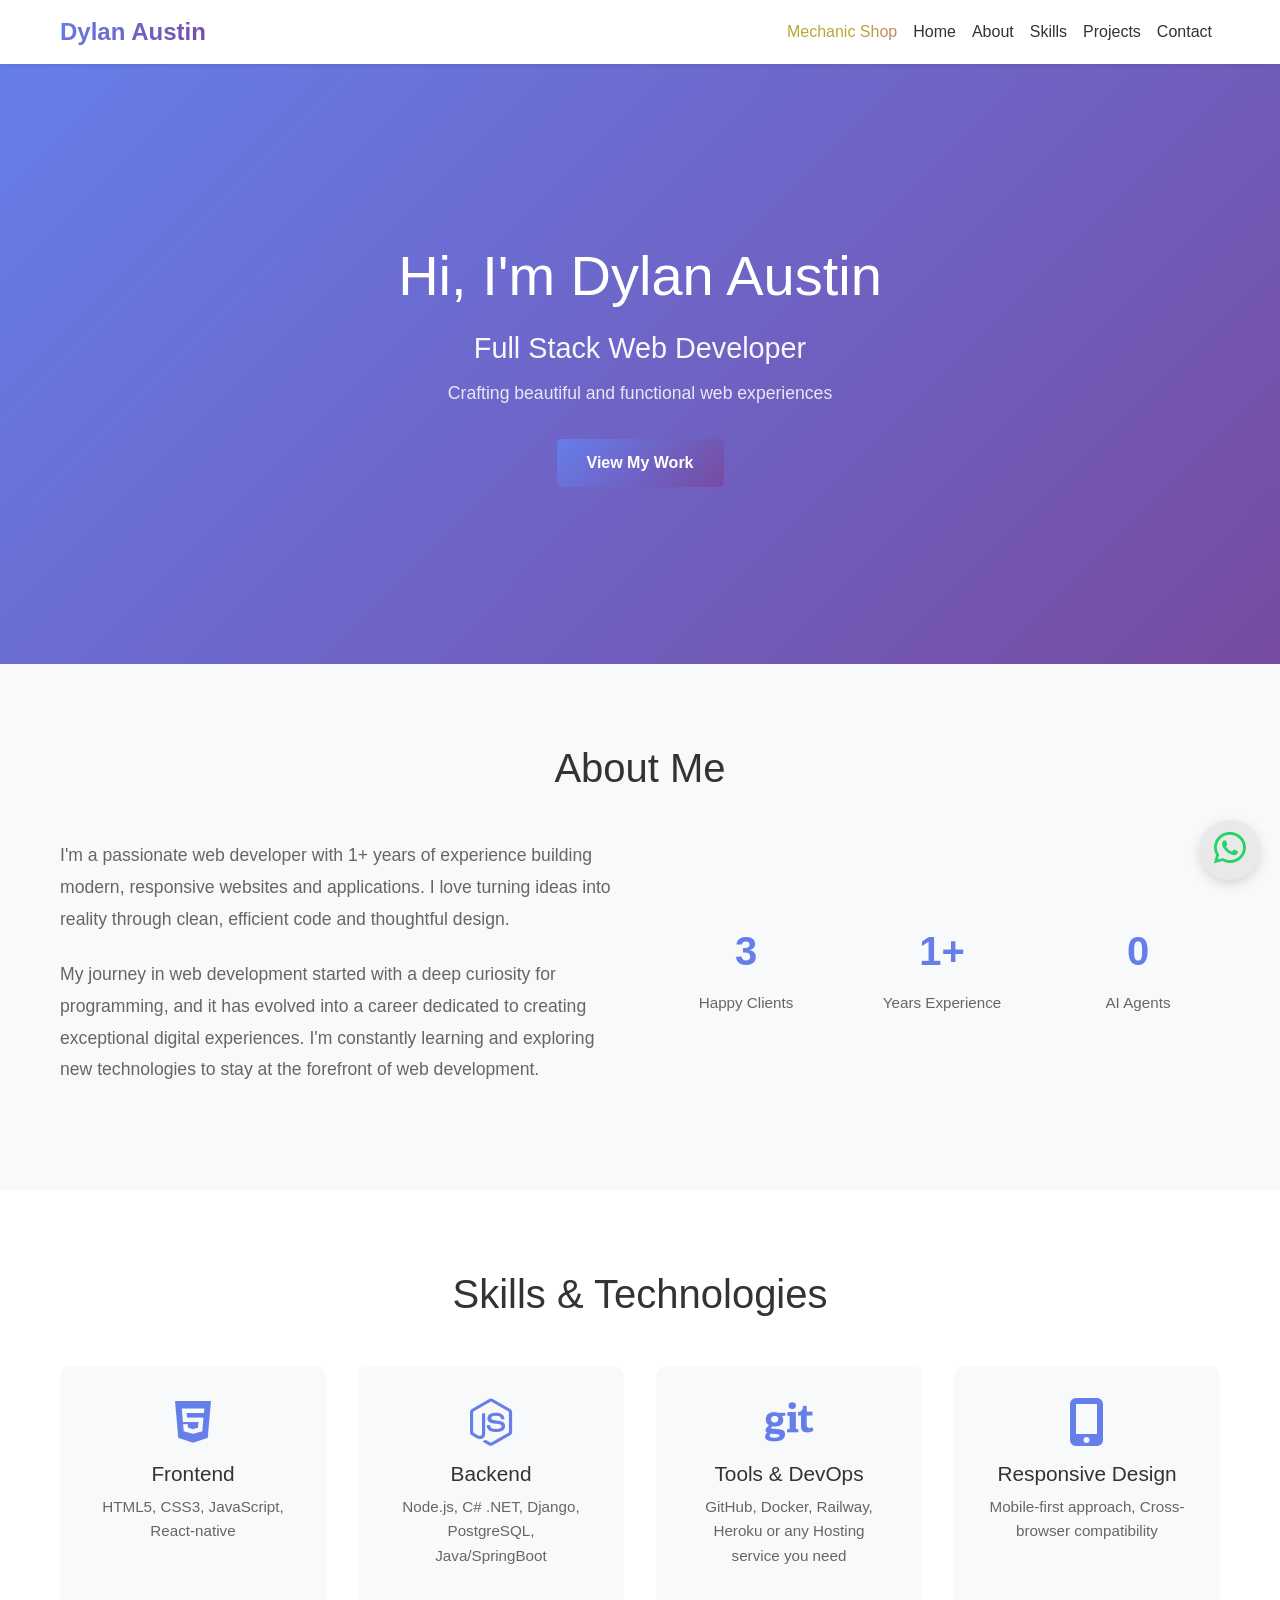
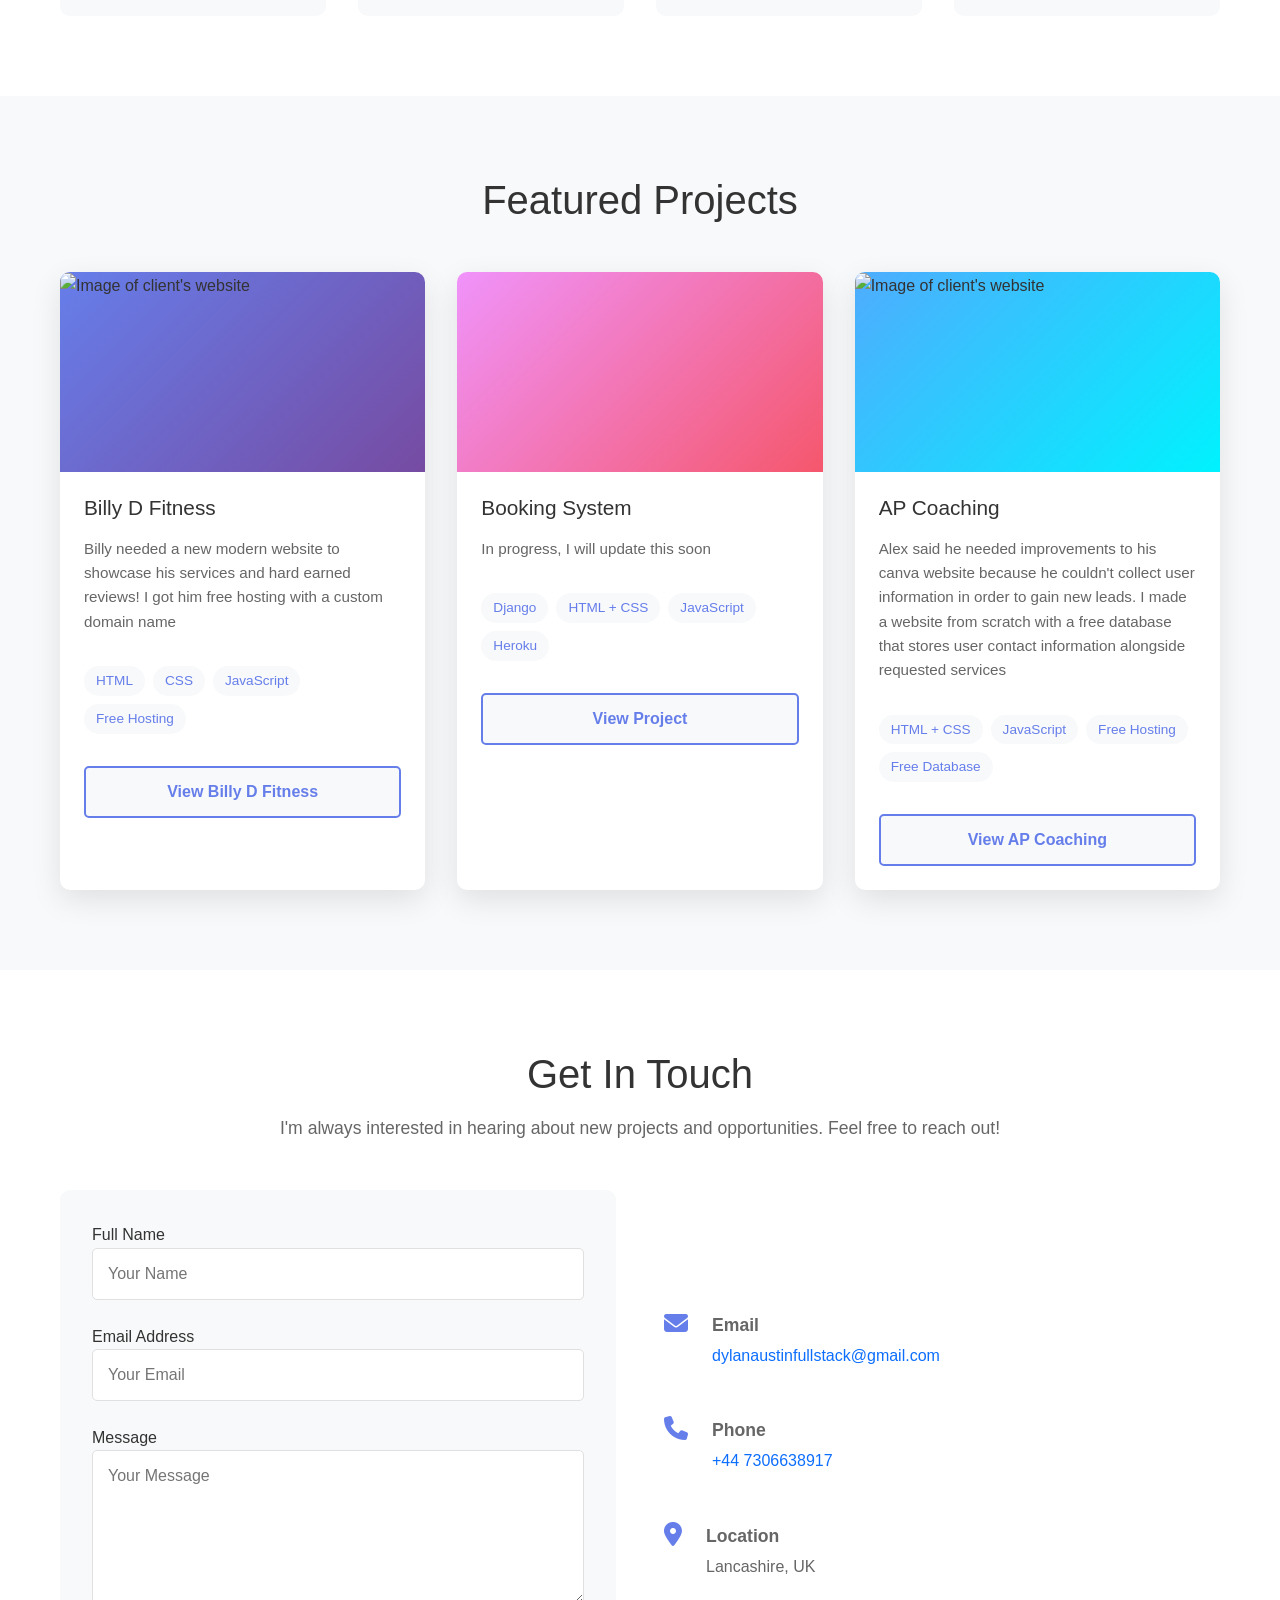
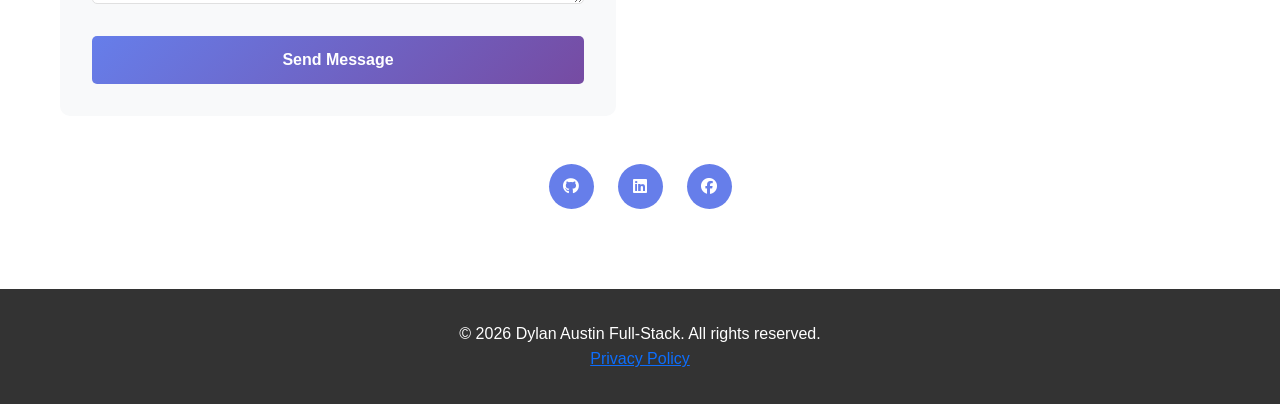
==== index.html @ 680d4f01 "move favicon.ico to root" ====
<!DOCTYPE html>
<html lang="en">
<head>
    <meta charset="UTF-8">
    <meta name="viewport" content="width=device-width, initial-scale=1.0">
    <meta name="description" content="Dylan Austin - Full Stack Web Developer. I build modern, responsive websites and applications. 1+ years experience. Serving businesses in Lancashire, UK.">
    <meta name="keywords" content="full stack web developer, web development, Lancashire, website design, responsive websites, web applications, business websites, websites, website development, burnley, UK, burnley lancashire, north uk, websites north uk, websites lancashire, websites burnley, local business website, local business websites, professional website, professional websites">
    <meta name="author" content="Dylan Austin">
    <meta name="robots" content="index, follow">
    <meta property="og:title" content="Dylan Austin - Full Stack Web Developer">
    <meta property="og:description" content="Professional full stack web developer creating modern websites and applications. Let's build your digital presence.">
    <meta property="og:type" content="website">
    <meta property="og:url" content="https://www.dylanaustinfullstack.co.uk">
    <meta name="twitter:card" content="summary_large_image">
    <meta name="twitter:title" content="Dylan Austin - Full Stack Web Developer">
    <meta name="twitter:description" content="Professional full stack web developer. HTML5, CSS3, JavaScript, React, Node.js, Python, and more.">
    <link rel="canonical" href="https://www.dylanaustinfullstack.co.uk">
    <link rel="icon" type="image/x-icon" href="favicon.ico" loading="lazy">
    <title>Dylan Austin - Web Developer</title>
    <link href="https://cdn.jsdelivr.net/npm/bootstrap@5.3.0/dist/css/bootstrap.min.css" rel="stylesheet">
    <link rel="stylesheet" href="styles.css">
    <link rel="stylesheet" href="header.css">
    <link rel="stylesheet" href="mechanic.css">
    <link rel="stylesheet" href="https://cdnjs.cloudflare.com/ajax/libs/font-awesome/6.4.0/css/all.min.css">
</head>
<body>
    <!-- Navigation -->
    <header>
        <nav class="navbar navbar-expand-lg navbar-light bg-white sticky-top shadow-sm">
            <div class="container">
                <a class="navbar-brand fw-bold" href="index.html">
                    <span style="background: linear-gradient(135deg, #667eea, #764ba2); -webkit-background-clip: text; -webkit-text-fill-color: transparent; background-clip: text;">Dylan Austin</span>
                </a>
                <button class="navbar-toggler" type="button" data-bs-toggle="collapse" data-bs-target="#navbarNav" aria-controls="navbarNav" aria-expanded="false" aria-label="Toggle navigation">
                    <span class="navbar-toggler-icon"></span>
                </button>
                <div class="collapse navbar-collapse" id="navbarNav">
                    <ul class="navbar-nav ms-auto">
                        <li class="nav-item">
                            <a class="nav-link mechanic" href="mechanic.html">Mechanic Shop</a>
                        </li>
                        <li class="nav-item">
                            <a class="nav-link" href="#home" data-bs-toggle="collapse" data-bs-target="#navbarNav" aria-controls="navbarNav">Home</a>
                        </li>
                        <li class="nav-item">
                            <a class="nav-link" href="#about" data-bs-toggle="collapse" data-bs-target="#navbarNav" aria-controls="navbarNav">About</a>
                        </li>
                        <li class="nav-item">
                            <a class="nav-link" href="#skills" data-bs-toggle="collapse" data-bs-target="#navbarNav" aria-controls="navbarNav">Skills</a>
                        </li>
                        <li class="nav-item">
                            <a class="nav-link" href="#projects" data-bs-toggle="collapse" data-bs-target="#navbarNav" aria-controls="navbarNav">Projects</a>
                        </li>
                        <li class="nav-item">
                            <a class="nav-link" href="#contact" data-bs-toggle="collapse" data-bs-target="#navbarNav" aria-controls="navbarNav">Contact</a>
                        </li>
                    </ul>
                </div>
            </div>
        </nav>
    </header>
<main>
    <!-- Hero Section -->
    <section id="home" class="hero">
        <div class="container">
            <div class="hero-content">
                <h1>Hi, I'm Dylan Austin</h1>
                <p class="subtitle">Full Stack Web Developer</p>
                <p class="tagline">Crafting beautiful and functional web experiences</p>
                <a href="#projects" class="btn btn-primary">View My Work</a>
            </div>
        </div>
    </section>

    <!-- About Section -->
    <section id="about" class="about">
        <div class="container">
            <h2>About Me</h2>
            <div class="about-content">
                <div class="about-text">
                    <p>I'm a passionate web developer with 1+ years of experience building modern, responsive websites and applications. I love turning ideas into reality through clean, efficient code and thoughtful design.</p>
                    <p>My journey in web development started with a deep curiosity for programming, and it has evolved into a career dedicated to creating exceptional digital experiences. I'm constantly learning and exploring new technologies to stay at the forefront of web development.</p>
                </div>
                <div class="about-stats">
                    <div class="stat">
                        <p class="stat-number">3</p>
                        <p>Happy Clients</p>
                    </div>
                    <div class="stat">
                        <p class="stat-number">1+</p>
                        <p>Years Experience</p>
                    </div>
                    <div class="stat">
                        <p class="stat-number">0</p>
                        <p>AI Agents</p>
                    </div>
                </div>
            </div>
        </div>
    </section>

    <!-- Skills Section -->
    <section id="skills" class="skills">
        <div class="container">
            <h2>Skills & Technologies</h2>
            <div class="skills-grid">
                <div class="skill-card">
                    <i class="fab fa-html5"></i>
                    <h3>Frontend</h3>
                    <p>HTML5, CSS3, JavaScript, React-native</p>
                </div>
                <div class="skill-card">
                    <i class="fab fa-node-js"></i>
                    <h3>Backend</h3>
                    <p>Node.js, C# .NET, Django, PostgreSQL, Java/SpringBoot</p>
                </div>
                <div class="skill-card">
                    <i class="fab fa-git"></i>
                    <h3>Tools & DevOps</h3>
                    <p>GitHub, Docker, Railway, Heroku or any Hosting service you need</p>
                </div>
                <div class="skill-card">
                    <i class="fas fa-mobile-alt"></i>
                    <h3>Responsive Design</h3>
                    <p>Mobile-first approach, Cross-browser compatibility</p>
                </div>
            </div>
        </div>
        <div id="projects"></div>
    </section>

    <!-- Projects Section -->
    <section class="projects">
        <div class="container">
            <h2>Featured Projects</h2>
            <div class="projects-grid">
                <div class="project-card">
                    <div class="project-image" style="background: linear-gradient(135deg, #667eea 0%, #764ba2 100%);"><img src="https://res.cloudinary.com/dcos20qus/image/upload/v1779464883/152b9bffae7fd4ece31d4bb654c601a5.webp" alt="Image of client's website" loading="lazy"></div>
                    <h3>Billy D Fitness</h3>
                    <p>Billy needed a new modern website to showcase his services and hard earned reviews! I got him free hosting with a custom domain name</p>
                    <div class="project-tags">
                        <span>HTML</span>
                        <span>CSS</span>
                        <span>JavaScript</span>
                        <span>Free Hosting</span>
                    </div>
                    <a href="https://www.billydfitness.com/" target="_blank" class="btn btn-secondary">View Billy D Fitness</a>
                </div>
                <div class="project-card">
                    <div class="project-image" style="background: linear-gradient(135deg, #f093fb 0%, #f5576c 100%);"></div>
                    <h3>Booking System</h3>
                    <p>In progress, I will update this soon</p>
                    <div class="project-tags">
                        <span>Django</span>
                        <span>HTML + CSS</span>
                        <span>JavaScript</span>
                        <span>Heroku</span>
                    </div>
                    <a href="#" class="btn btn-secondary">View Project</a>
                </div>
                <div class="project-card">
                    <div class="project-image" style="background: linear-gradient(135deg, #4facfe 0%, #00f2fe 100%);"><img src="https://res.cloudinary.com/dcos20qus/image/upload/v1779464883/dd4f9823658211695147dcfaeb6bedb7.webp" alt="Image of client's website" loading="lazy"></div>
                    <h3>AP Coaching</h3>
                    <p>Alex said he needed improvements to his canva website because he couldn't collect user information in order to gain new leads. I made a website from scratch with a free database that stores user contact information alongside requested services</p>
                    <div class="project-tags">
                        <span>HTML + CSS</span>
                        <span>JavaScript</span>
                        <span>Free Hosting</span>
                        <span>Free Database</span>
                    </div>
                    <a href="#" class="btn btn-secondary">View AP Coaching</a>
                </div>
            </div>
        </div>
    </section>

    <!-- Contact Section -->
    <section id="contact" class="contact">
        <div class="container">
            <h2>Get In Touch</h2>
            <p class="contact-intro">I'm always interested in hearing about new projects and opportunities. Feel free to reach out!</p>
            <div class="contact-content">
                <form id="lead-form" class="contact-form">
                    <div class="form-group">
                        <label for="fullName">Full Name</label>
                        <input type="text" id="fullName" placeholder="Your Name" required>
                    </div>
                    <div class="form-group">
                        <label for="email">Email Address</label>
                        <input type="email" id="email" placeholder="Your Email" required>
                    </div>
                    <div class="form-group">
                        <label for="message">Message</label>
                        <textarea id="message" placeholder="Your Message" rows="5" required></textarea>
                    </div>
                    <button type="submit" class="btn btn-primary">Send Message</button>
                    <div id="loader" class="spinner" style="display: none;">
                            <div class="spinner-border" role="status">
                                <span class="visually-hidden">Loading...</span>
                            </div>
                        </div>
                </form>
                <div class="contact-info">
                    <div class="info-item">
                        <i class="fas fa-envelope"></i>
                        <div>
                            <p class="contact-label">Email</p>
                            <p><a href="mailto:dylanaustinfullstack@gmail.com" style="text-decoration: none;">dylanaustinfullstack@gmail.com</a></p>
                        </div>
                    </div>
                    <div class="info-item">
                        <i class="fas fa-phone"></i>
                        <div>
                            <p class="contact-label">Phone</p>
                            <p><a href="tel:+447306638917" style="text-decoration: none;">+44 7306638917</a></p>
                        </div>
                    </div>
                    <div class="info-item">
                        <i class="fas fa-map-marker-alt"></i>
                        <div>
                            <p class="contact-label">Location</p>
                            <p>Lancashire, UK</p>
                        </div>
                    </div>
                </div>
            </div>
            <div class="social-links">
                <a href="https://github.com/DylanAustin-TheDreamer" class="social-icon" target="_blank" aria-label="GitHub"><i class="fab fa-github"></i></a>
                <a href="https://www.linkedin.com/in/dylan-austin-362935372/?skipRedirect=true" class="social-icon" target="_blank" aria-label="LinkedIn"><i class="fab fa-linkedin"></i></a>
                <a href="https://www.facebook.com/profile.php?id=61583000184821" class="social-icon" target="_blank" aria-label="Facebook"><i class="fab fa-facebook"></i></a>
            </div>
        </div>
    </section>
    <div class="whatsapp-bubble">
            <a href="https://wa.me/447306638917" target="_blank" style="color: rgb(37, 211, 102);"><i class="fa-brands fa-whatsapp" aria-label="WhatsApp"></i></a>
        </div>
</main>
    <!-- Footer -->
    <footer class="footer">
        <div class="container">
            <p>&copy; 2026 Dylan Austin Full-Stack. All rights reserved.</p>
            <a href="privacy.html">Privacy Policy</a>
        </div>
    </footer>

    <script src="https://cdn.jsdelivr.net/npm/bootstrap@5.3.0/dist/js/bootstrap.bundle.min.js"></script>
    <script src="script.js"></script>
    <script>
        document.addEventListener("DOMContentLoaded", () => {
            document.getElementById("lead-form").addEventListener("submit", function (event) {
                event.preventDefault(); // stop page refresh
                submitForm();           // call your function
            });
        });
    </script>
</body>
</html>
---- styles.css ----
/* ===================== 
   Global Styles 
   ===================== */

* {
    margin: 0;
    padding: 0;
    box-sizing: border-box;
}

:root {
    --primary-color: #667eea;
    --secondary-color: #764ba2;
    --text-color: #333;
    --text-light: #666;
    --bg-light: #f8f9fa;
    --bg-white: #ffffff;
    --border-color: #e0e0e0;
    --shadow: 0 10px 30px rgba(0, 0, 0, 0.1);
    --shadow-lg: 0 20px 40px rgba(0, 0, 0, 0.15);
}

body {
    font-family: 'Segoe UI', Tahoma, Geneva, Verdana, sans-serif;
    line-height: 1.6;
    color: var(--text-color);
    background-color: var(--bg-white);
    overflow-x: hidden;
}

html {
    scroll-behavior: smooth;
}

.container {
    max-width: 1200px;
    margin: 0 auto;
    padding: 0 20px;
}

/* ===================== 
   Navigation 
   ===================== */

.custom-navbar {
    background-color: var(--bg-white);
    box-shadow: var(--shadow);
    z-index: 100;
    padding: 12px;
}

.custom-navbar .container,
.custom-navbar .container-fluid {
    display: flex;
    justify-content: space-between;
    align-items: center;
}

.nav-brand {
    font-size: 1.5rem;
    font-weight: bold;
    background: linear-gradient(135deg, var(--primary-color), var(--secondary-color));
    -webkit-background-clip: text;
    -webkit-text-fill-color: transparent;
    background-clip: text;
    margin: 0;
}

.nav-menu {
    display: flex;
    list-style: none;
    gap: 2rem;
}

.nav-menu a {
    text-decoration: none;
    color: var(--text-color);
    font-weight: 500;
    transition: color 0.3s;
}

.nav-menu a:hover {
    color: var(--primary-color);
}

@media (max-width: 768px) {
    .nav-menu {
        gap: 1rem;
        font-size: 0.9rem;
    }
}

/* ===================== 
   Hero Section 
   ===================== */

.hero {
    background: linear-gradient(135deg, var(--primary-color), var(--secondary-color));
    color: white;
    padding: 100px 20px;
    text-align: center;
    min-height: 600px;
    display: flex;
    align-items: center;
}

.hero-content h1 {
    font-size: 3.5rem;
    margin-bottom: 1rem;
    animation: slideIn 1s ease-out;
}

.hero-content .subtitle {
    font-size: 1.8rem;
    margin-bottom: 0.5rem;
    opacity: 0.95;
}

.hero-content .tagline {
    font-size: 1.1rem;
    margin-bottom: 2rem;
    opacity: 0.85;
}

@keyframes slideIn {
    from {
        opacity: 0;
        transform: translateY(20px);
    }
    to {
        opacity: 1;
        transform: translateY(0);
    }
}

@media (max-width: 768px) {
    .hero {
        padding: 60px 20px;
        min-height: auto;
    }

    .hero-content h1 {
        font-size: 2.5rem;
    }

    .hero-content .subtitle {
        font-size: 1.3rem;
    }
}

/* ===================== 
   Buttons 
   ===================== */

.btn {
    display: inline-block;
    padding: 12px 30px;
    text-decoration: none;
    border-radius: 5px;
    font-weight: 600;
    transition: all 0.3s ease;
    border: none;
    cursor: pointer;
    font-size: 1rem;
}

.btn-primary {
    background: linear-gradient(135deg, var(--primary-color), var(--secondary-color));
    color: white;
}

.btn-primary:hover {
    transform: translateY(-2px);
    box-shadow: var(--shadow-lg);
}

.btn-secondary {
    background-color: var(--bg-light);
    color: var(--primary-color);
    border: 2px solid var(--primary-color);
}

.btn-secondary:hover {
    background-color: var(--primary-color);
    color: white;
    transform: translateY(-2px);
}

/* ===================== 
   About Section 
   ===================== */

.about {
    padding: 80px 20px;
    background-color: var(--bg-light);
}

.about h2 {
    text-align: center;
    font-size: 2.5rem;
    margin-bottom: 3rem;
    color: var(--text-color);
}

.about-content {
    display: grid;
    grid-template-columns: 1fr 1fr;
    gap: 3rem;
    align-items: center;
}

.about-text p {
    font-size: 1.1rem;
    color: var(--text-light);
    margin-bottom: 1.5rem;
    line-height: 1.8;
}

.about-stats {
    display: grid;
    grid-template-columns: repeat(3, 1fr);
    gap: 2rem;
    text-align: center;
}

.stat h3 {
    font-size: 2.5rem;
    color: var(--primary-color);
    margin-bottom: 0.5rem;
}

.stat-number {
    font-size: 2.5rem !important;
    font-weight: bold !important;
    color: var(--primary-color) !important;
    margin-bottom: 0.5rem !important;
}

.stat p {
    color: var(--text-light);
    font-size: 0.95rem;
}

@media (max-width: 768px) {
    .stat-number {
        font-size: 2rem;
    }
}

@media (max-width: 480px) {
    .stat-number {
        font-size: 1.75rem;
    }
}

@media (max-width: 768px) {
    .about-content {
        grid-template-columns: 1fr;
        gap: 2rem;
    }

    .about-stats {
        grid-template-columns: 1fr;
        gap: 1.5rem;
    }

    .about h2 {
        font-size: 2rem;
    }
}

/* ===================== 
   Skills Section 
   ===================== */

.skills {
    padding: 80px 20px;
}

.skills h2 {
    text-align: center;
    font-size: 2.5rem;
    margin-bottom: 3rem;
    color: var(--text-color);
}

.skills-grid {
    display: grid;
    grid-template-columns: repeat(auto-fit, minmax(250px, 1fr));
    gap: 2rem;
}

.skill-card {
    background-color: var(--bg-light);
    padding: 2rem;
    border-radius: 10px;
    text-align: center;
    transition: transform 0.3s, box-shadow 0.3s;
}

.skill-card:hover {
    transform: translateY(-10px);
    box-shadow: var(--shadow-lg);
}

.skill-card i {
    font-size: 3rem;
    color: var(--primary-color);
    margin-bottom: 1rem;
}

.skill-card h3 {
    font-size: 1.3rem;
    margin-bottom: 0.5rem;
    color: var(--text-color);
}

.skill-card p {
    color: var(--text-light);
    font-size: 0.95rem;
}

@media (max-width: 768px) {
    .skills h2 {
        font-size: 2rem;
    }

    .skills-grid {
        grid-template-columns: 1fr;
    }
}

/* ===================== 
   Projects Section 
   ===================== */

.projects {
    padding: 80px 20px;
    background-color: var(--bg-light);
}

.projects h2 {
    text-align: center;
    font-size: 2.5rem;
    margin-bottom: 3rem;
    color: var(--text-color);
}

.projects-grid {
    display: grid;
    grid-template-columns: repeat(auto-fit, minmax(320px, 1fr));
    gap: 2rem;
}

.project-card {
    background-color: var(--bg-white);
    border-radius: 10px;
    overflow: hidden;
    box-shadow: var(--shadow);
    transition: transform 0.3s, box-shadow 0.3s;
}

.project-card:hover {
    transform: translateY(-10px);
    box-shadow: var(--shadow-lg);
}

.project-image {
    width: 100%;
    height: 200px;
}

.project-card h3 {
    font-size: 1.3rem;
    padding: 1.5rem 1.5rem 0.5rem;
    color: var(--text-color);
}

.project-card p {
    padding: 0 1.5rem;
    color: var(--text-light);
    font-size: 0.95rem;
    line-height: 1.6;
}

.project-tags {
    padding: 1rem 1.5rem 0.5rem;
    display: flex;
    flex-wrap: wrap;
    gap: 0.5rem;
}

.project-tags span {
    background-color: var(--bg-light);
    color: var(--primary-color);
    padding: 0.25rem 0.75rem;
    border-radius: 20px;
    font-size: 0.85rem;
}

.project-card .btn {
    display: block;
    margin: 1.5rem;
    text-align: center;
}

@media (max-width: 768px) {
    .projects h2 {
        font-size: 2rem;
    }

    .projects-grid {
        grid-template-columns: 1fr;
    }
}

/* ===================== 
   Contact Section 
   ===================== */

.contact {
    padding: 80px 20px;
}

.contact h2 {
    text-align: center;
    font-size: 2.5rem;
    margin-bottom: 1rem;
    color: var(--text-color);
}

.contact-intro {
    text-align: center;
    font-size: 1.1rem;
    color: var(--text-light);
    margin-bottom: 3rem;
}

.contact-content {
    display: grid;
    grid-template-columns: 1fr 1fr;
    gap: 3rem;
    margin-bottom: 3rem;
}

.contact-form {
    background-color: var(--bg-light);
    padding: 2rem;
    border-radius: 10px;
}

.form-group {
    margin-bottom: 1.5rem;
}

.contact-form input,
.contact-form textarea {
    width: 100%;
    padding: 12px 15px;
    border: 1px solid var(--border-color);
    border-radius: 5px;
    font-family: inherit;
    font-size: 1rem;
    transition: border-color 0.3s;
}

.contact-form input:focus,
.contact-form textarea:focus {
    outline: none;
    border-color: var(--primary-color);
    box-shadow: 0 0 5px rgba(102, 126, 234, 0.2);
}

.contact-form button {
    width: 100%;
}

.contact-info {
    display: flex;
    flex-direction: column;
    justify-content: center;
    gap: 2rem;
}

.info-item {
    display: flex;
    gap: 1.5rem;
}

.info-item i {
    font-size: 1.5rem;
    color: var(--primary-color);
    flex-shrink: 0;
}

.info-item h4 {
    margin-bottom: 0.25rem;
    color: var(--text-color);
}

.contact-label {
    font-weight: 600;
    font-size: 1.1rem;
    margin-bottom: 0.25rem;
    color: var(--text-color);
}

@media (max-width: 768px) {
    .contact-label {
        font-size: 1rem;
    }
}

@media (max-width: 480px) {
    .contact-label {
        font-size: 0.95rem;
    }
}

.info-item p {
    color: var(--text-light);
}

.social-links {
    display: flex;
    justify-content: center;
    gap: 1.5rem;
    margin-top: 2rem;
}

.social-icon {
    width: 45px;
    height: 45px;
    display: flex;
    align-items: center;
    justify-content: center;
    background-color: var(--primary-color);
    color: white;
    border-radius: 50%;
    text-decoration: none;
    transition: all 0.3s;
}

.social-icon:hover {
    background-color: var(--secondary-color);
    transform: translateY(-5px);
}

@media (max-width: 768px) {
    .contact h2 {
        font-size: 2rem;
    }

    .contact-content {
        grid-template-columns: 1fr;
        gap: 2rem;
    }

    .info-item {
        gap: 1rem;
    }
}

/* ===================== 
   Footer 
   ===================== */

.footer {
    background-color: var(--text-color);
    color: white;
    text-align: center;
    padding: 2rem 20px;
}

.footer p {
    margin: 0;
}

/* ===================== 
   Animations 
   ===================== */

@keyframes fadeInUp {
    from {
        opacity: 0;
        transform: translateY(30px);
    }
    to {
        opacity: 1;
        transform: translateY(0);
    }
}

section {
    animation: fadeInUp 0.6s ease-out;
}

/* ===================== 
   Confirmation & Error Pages 
   ===================== */

.confirmation-section,
.error-section {
    min-height: 70vh;
    display: flex;
    flex-direction: column;
    align-items: center;
    justify-content: center;
    padding: 60px 20px;
}

.confirmation-content,
.error-content {
    text-align: center;
    max-width: 600px;
}

.confirmation-icon {
    font-size: 80px;
    color: #28a745;
    margin-bottom: 1.5rem;
    animation: scaleIn 0.6s ease-out;
}

.error-icon {
    font-size: 80px;
    color: #dc3545;
    margin-bottom: 1.5rem;
    animation: scaleIn 0.6s ease-out;
}

@keyframes scaleIn {
    from {
        opacity: 0;
        transform: scale(0.8);
    }
    to {
        opacity: 1;
        transform: scale(1);
    }
}

.confirmation-section h1,
.error-section h1 {
    font-size: 2.5rem;
    margin-bottom: 1rem;
    color: var(--text-color);
}

.confirmation-subtitle,
.error-subtitle {
    font-size: 1.3rem;
    color: var(--text-light);
    margin-bottom: 1rem;
}

.confirmation-text,
.error-text {
    font-size: 1.1rem;
    color: var(--text-light);
    margin-bottom: 2rem;
    line-height: 1.8;
}

.confirmation-details,
.error-details {
    background-color: var(--bg-light);
    padding: 2rem;
    border-radius: 10px;
    margin-bottom: 2rem;
    text-align: left;
}

.confirmation-details p,
.error-details p {
    margin-bottom: 1rem;
    font-weight: 600;
    color: var(--text-color);
}

.confirmation-details ul,
.error-details ul {
    list-style-position: inside;
    color: var(--text-light);
}

.confirmation-details li,
.error-details li {
    margin-bottom: 0.5rem;
}

.error-actions {
    display: flex;
    gap: 1rem;
    justify-content: center;
    flex-wrap: wrap;
}

/* Extras */
.whatsapp-bubble {
    position: fixed;
    bottom: 20px;           /* Distance from bottom - adjust as needed */
    right: 20px;            /* Distance from right - adjust as needed */
    z-index: 1000;          /* Ensures it appears above other content */
    width: 60px;            /* Adjust size */
    height: 60px;
    border-radius: 50%;     /* Makes it circular */
    display: flex;
    align-items: center;
    justify-content: center;
    background-color: #e9e9e9;  /* WhatsApp green */
    box-shadow: 0 4px 12px rgba(0, 0, 0, 0.15);
    cursor: pointer;
    transition: transform 0.3s ease;
}

.whatsapp-bubble:hover {
    transform: scale(1.1);
}

.whatsapp-bubble a {
    color: white;
    font-size: 36px;
    text-decoration: none;
    margin-bottom: 3px;
}
img{
    width: 100%;
    height: 99.9%;
}
@media (max-width: 768px) {
    .confirmation-section,
    .error-section {
        min-height: auto;
        padding: 40px 20px;
    }

    .confirmation-section h1,
    .error-section h1 {
        font-size: 2rem;
    }

    .confirmation-icon,
    .error-icon {
        font-size: 60px;
    }

    .error-actions {
        flex-direction: column;
    }

    .error-actions .btn {
        width: 100%;
    }
    .nav-item{
    border-top: #b9b9b9 1px solid;
    padding: 5px;
}
}

@media (min-width: 849px) {
    .navbar-toggler {
        display: none !important;
    }
    .nav-links-container{
        display: block !important;
    }
}

/* ===================== 
   Privacy Policy Page 
   ===================== */
.privacy-container{
    display: flex;
    justify-content: center;
    align-items: center;
    flex-direction: column;
}
.privacy-section {
    padding: 60px 20px;
    min-height: 80vh;
}

.privacy-section h1 {
    font-size: 3rem;
    margin-bottom: 1rem;
    color: var(--text-color);
    font-weight: bold;
}

.last-updated {
    color: var(--text-light);
    font-size: 0.95rem;
    margin-bottom: 2rem;
    font-style: italic;
}

.privacy-content {
    max-width: 900px;
    line-height: 1.8;
}

.privacy-content h2 {
    font-size: 1.8rem;
    color: var(--text-color);
    margin-top: 2.5rem;
    margin-bottom: 1rem;
    font-weight: 600;
    border-bottom: 2px solid var(--primary-color);
    padding-bottom: 0.5rem;
}

.privacy-content h3 {
    font-size: 1.3rem;
    color: var(--text-color);
    margin-top: 1.5rem;
    margin-bottom: 0.75rem;
    font-weight: 500;
}

.privacy-content p {
    color: var(--text-light);
    font-size: 1rem;
    margin-bottom: 1rem;
}

.privacy-content ul {
    margin-left: 2rem;
    margin-bottom: 1rem;
}

.privacy-content li {
    color: var(--text-light);
    margin-bottom: 0.5rem;
    font-size: 0.95rem;
}

.privacy-content a {
    color: var(--primary-color);
    text-decoration: none;
    transition: color 0.3s;
}

.privacy-content a:hover {
    color: var(--secondary-color);
    text-decoration: underline;
}

@media (max-width: 768px) {
    .privacy-section {
        padding: 40px 20px;
    }

    .privacy-section h1 {
        font-size: 2rem;
    }

    .privacy-content h2 {
        font-size: 1.4rem;
        margin-top: 1.5rem;
    }

    .privacy-content h3 {
        font-size: 1.1rem;
    }

    .privacy-content p,
    .privacy-content li {
        font-size: 0.95rem;
    }
}
---- header.css ----
header{
    z-index: 999;
    position: sticky;
    top: 0;
}

.navbar {
    background-color: white !important;
}

.navbar-brand {
    font-size: 1.5rem;
    font-weight: bold;
}

.nav-link {
    text-decoration: none;
    color: #333;
    font-weight: 500;
    transition: color 0.3s;
}

.nav-link:hover {
    color: #667eea !important;
}
---- mechanic.css ----
@keyframes mechanicAnimation {
  0% {
    background-position: 0% 50%;
  }
  100% {
    background-position: 100% 50%;
  }
}
.mechanic{
  color: transparent;
  background: linear-gradient(90deg, #bea534, #bea534, #cf50cf, #e2c419);
  background-size: 200% 100%;
  background-clip: text;
  -webkit-background-clip: text;
  -webkit-text-fill-color: transparent;
  animation: mechanicAnimation 1.5s linear infinite alternate;
}
.mechanic-styles{
    padding: 5px;
    max-width: 800px;
}
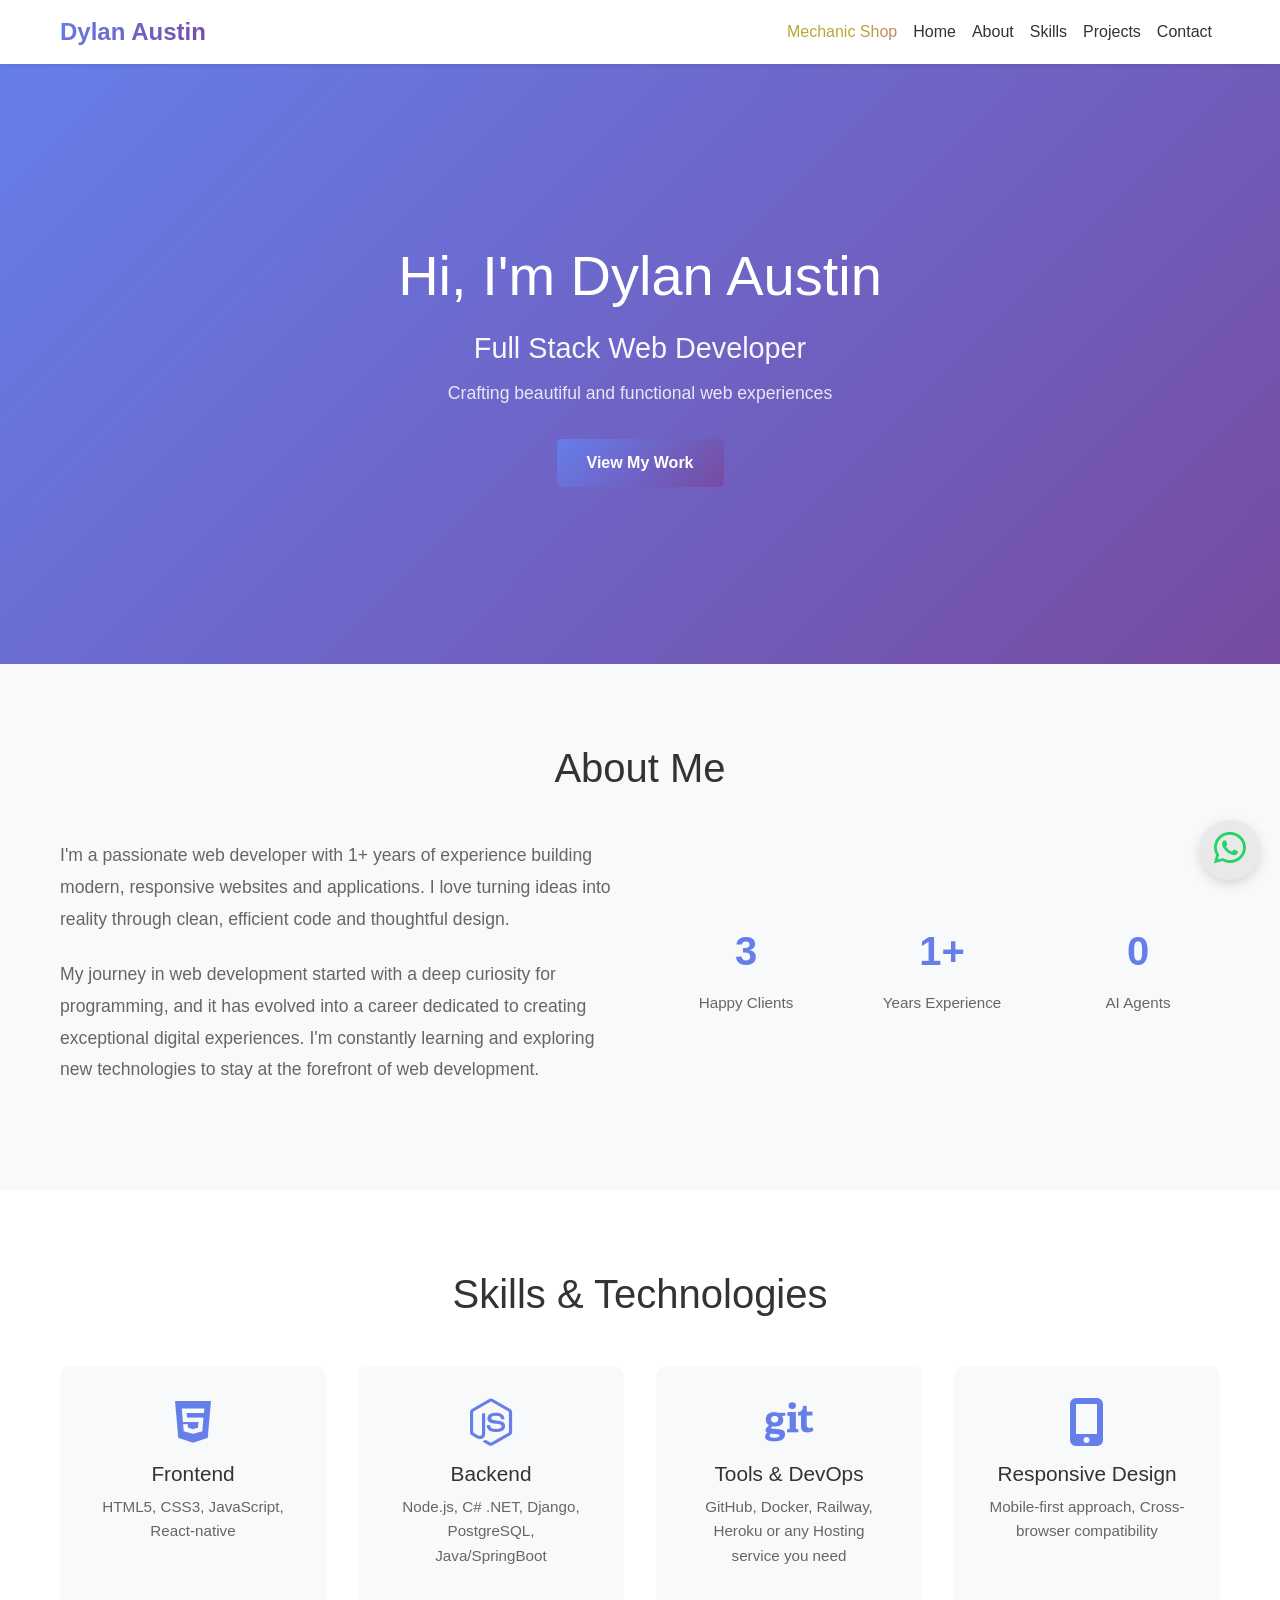
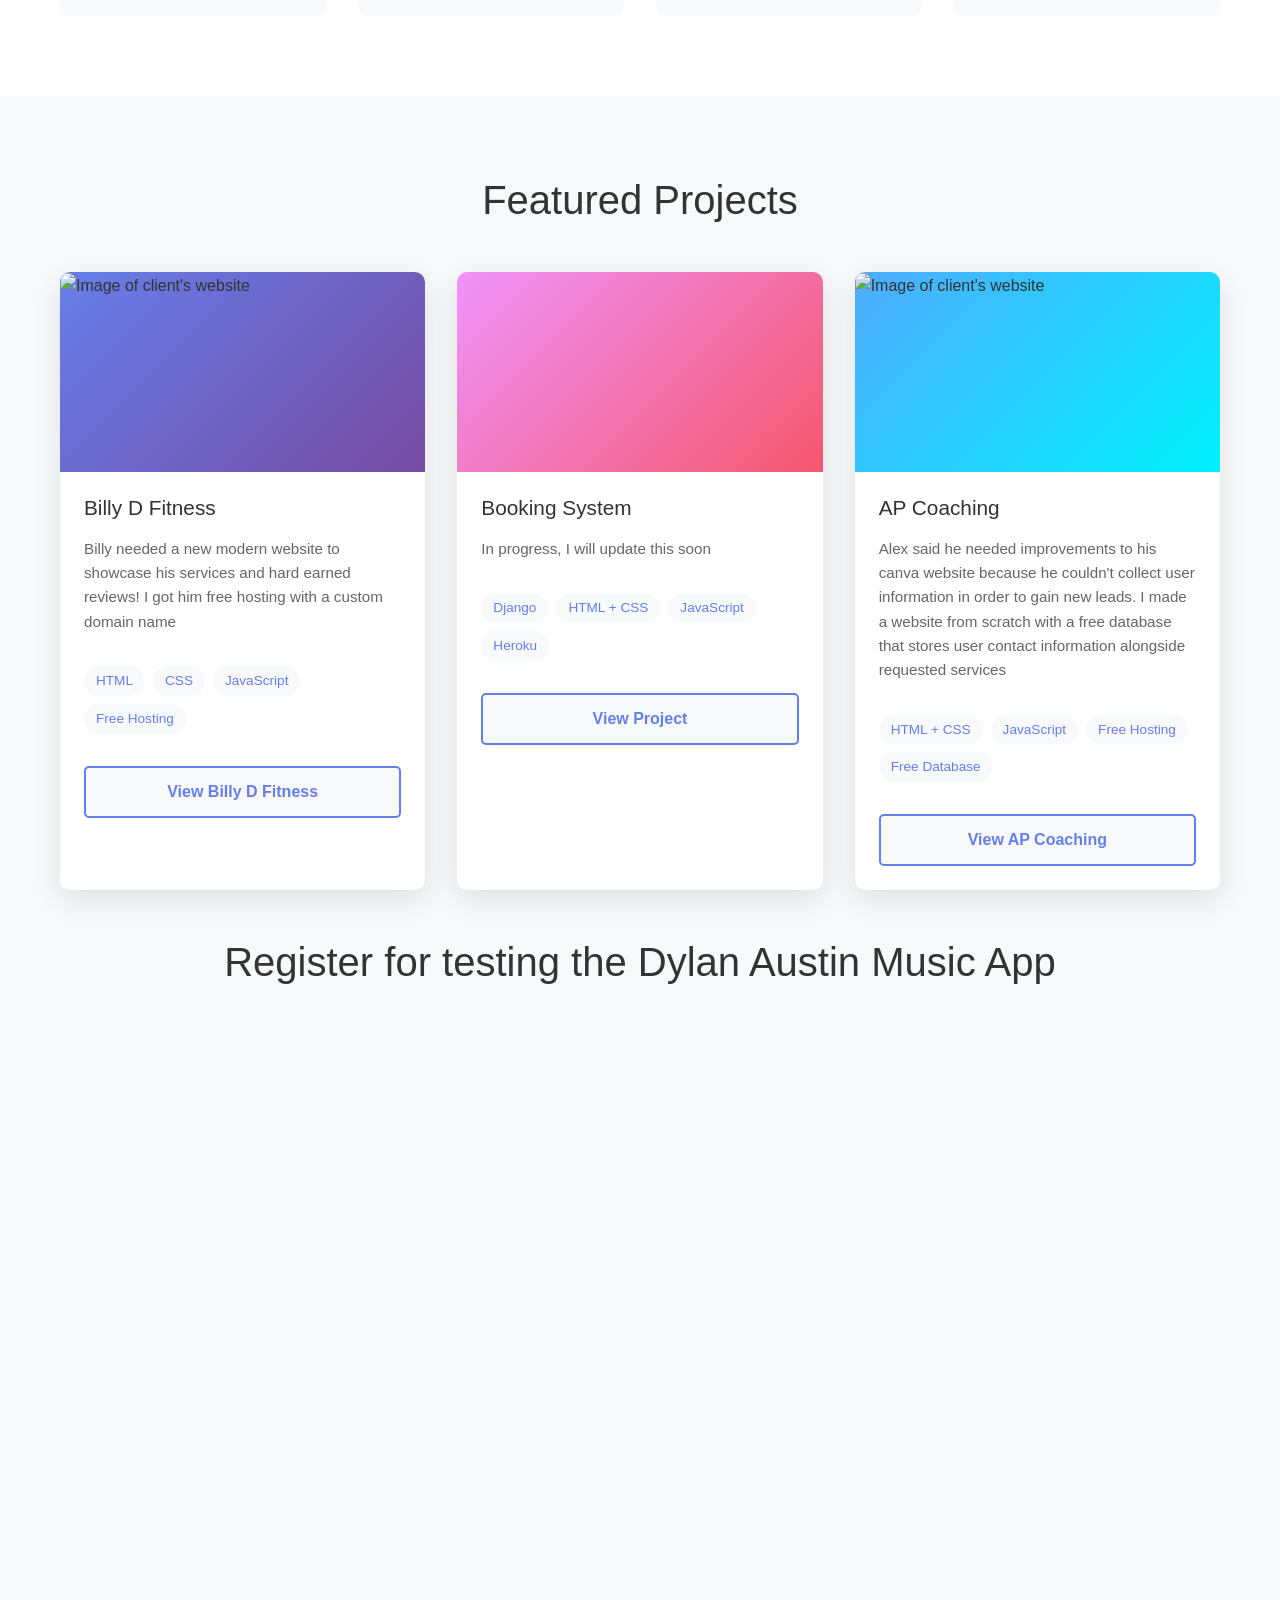
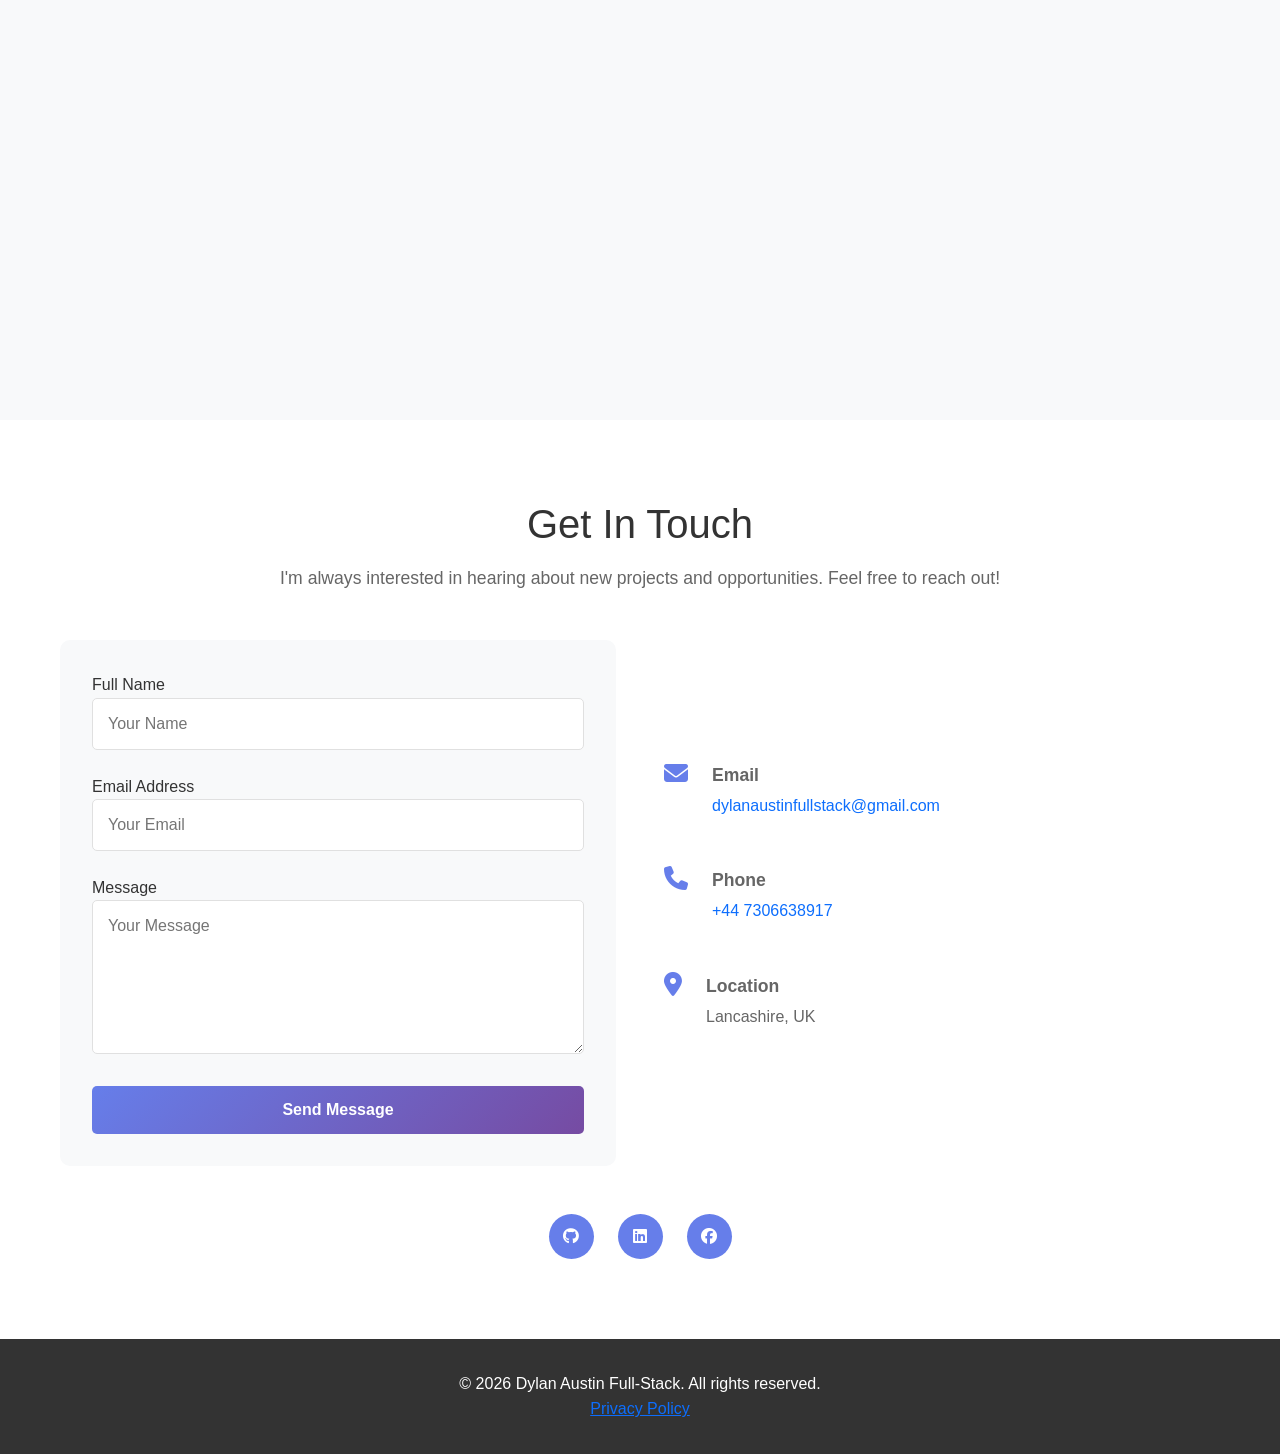
==== commit 00572bd8: "add: google forms" ====
--- a/index.html
+++ b/index.html
@@ -172,6 +172,11 @@
                 </div>
             </div>
         </div>
+
+        <div style="display: flex; justify-content: center; align-items: center; flex-direction: column;" class="mt-4">
+                <h2 class="mt-4">Register for testing the Dylan Austin Music App</h2>
+                <iframe src="https://docs.google.com/forms/d/e/1FAIpQLSeDRYqaRiS01i5D2wKulC7jP7Nj_z8pplazrC_N55NDZ5HFeQ/viewform?embedded=true" width="640" height="906" frameborder="0" marginheight="0" marginwidth="0" style="width: 100%;">Loading…</iframe>
+            </div>
     </section>
 
     <!-- Contact Section -->
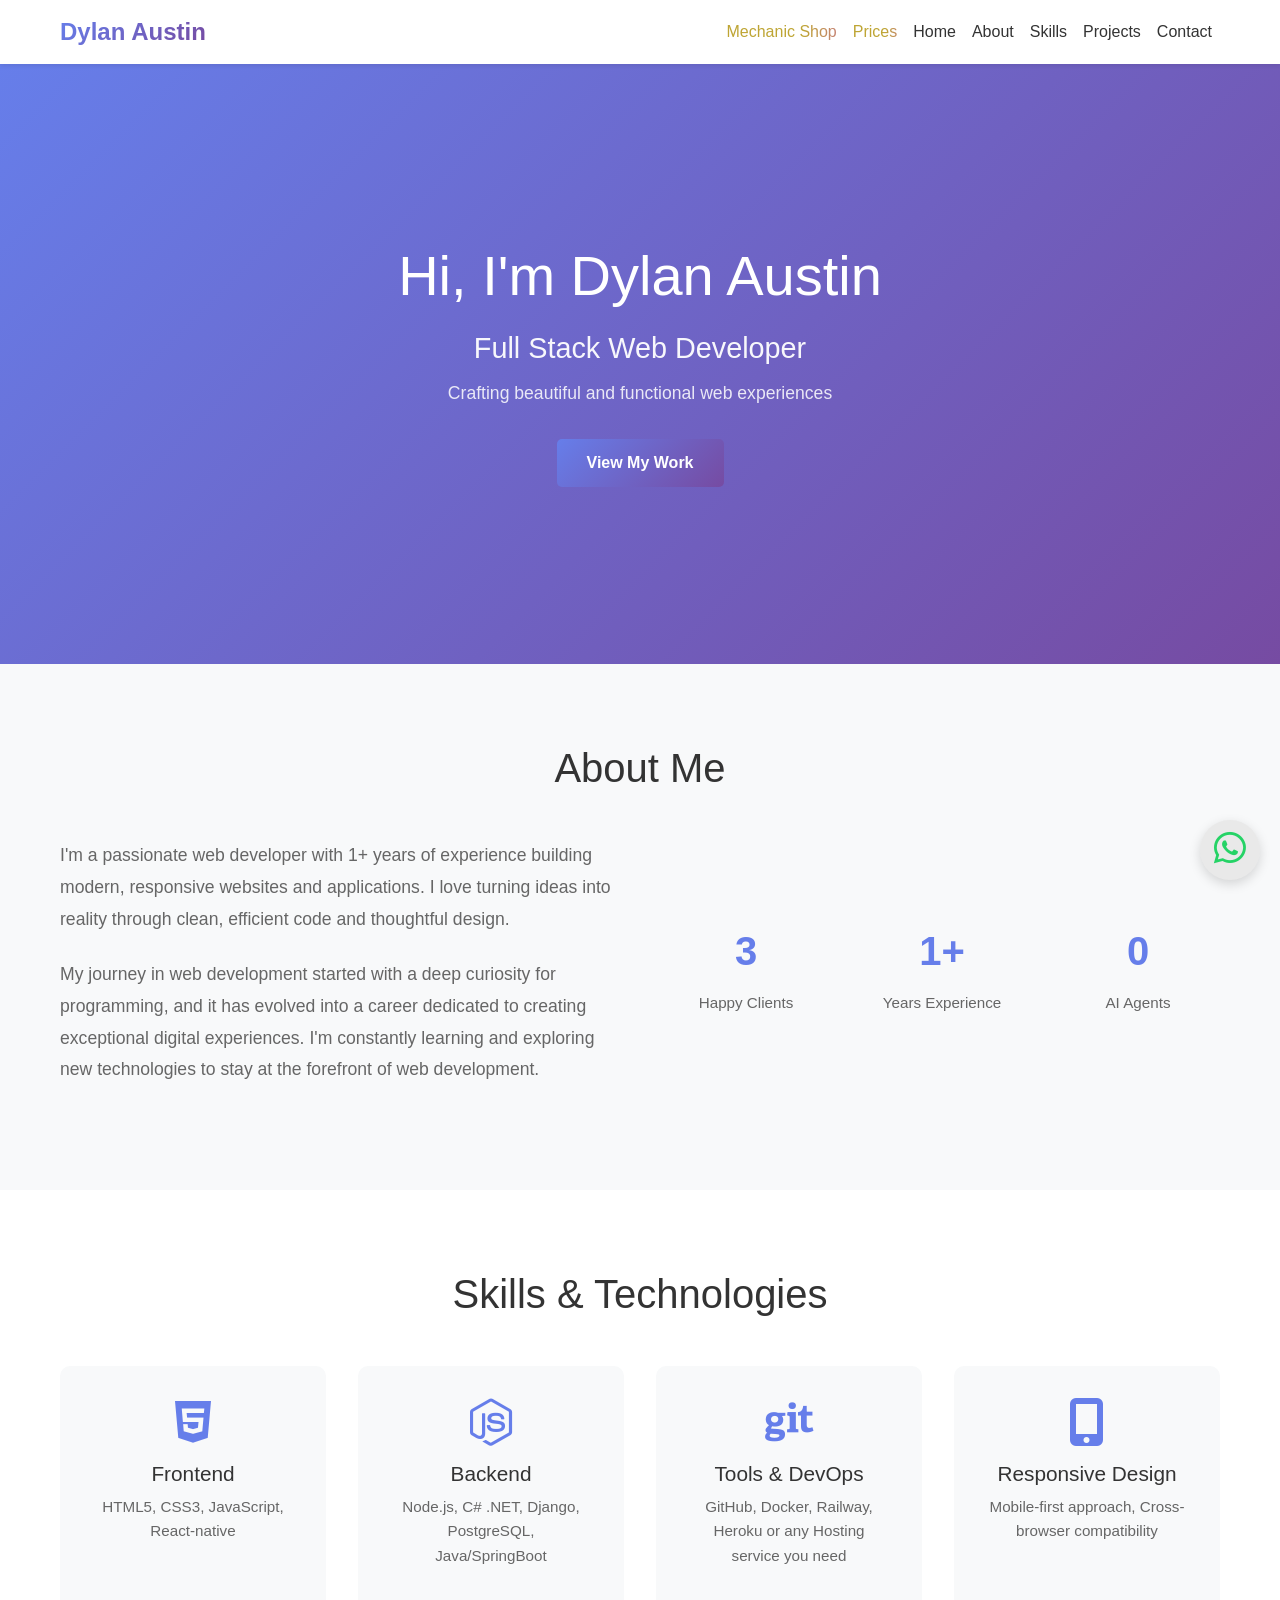
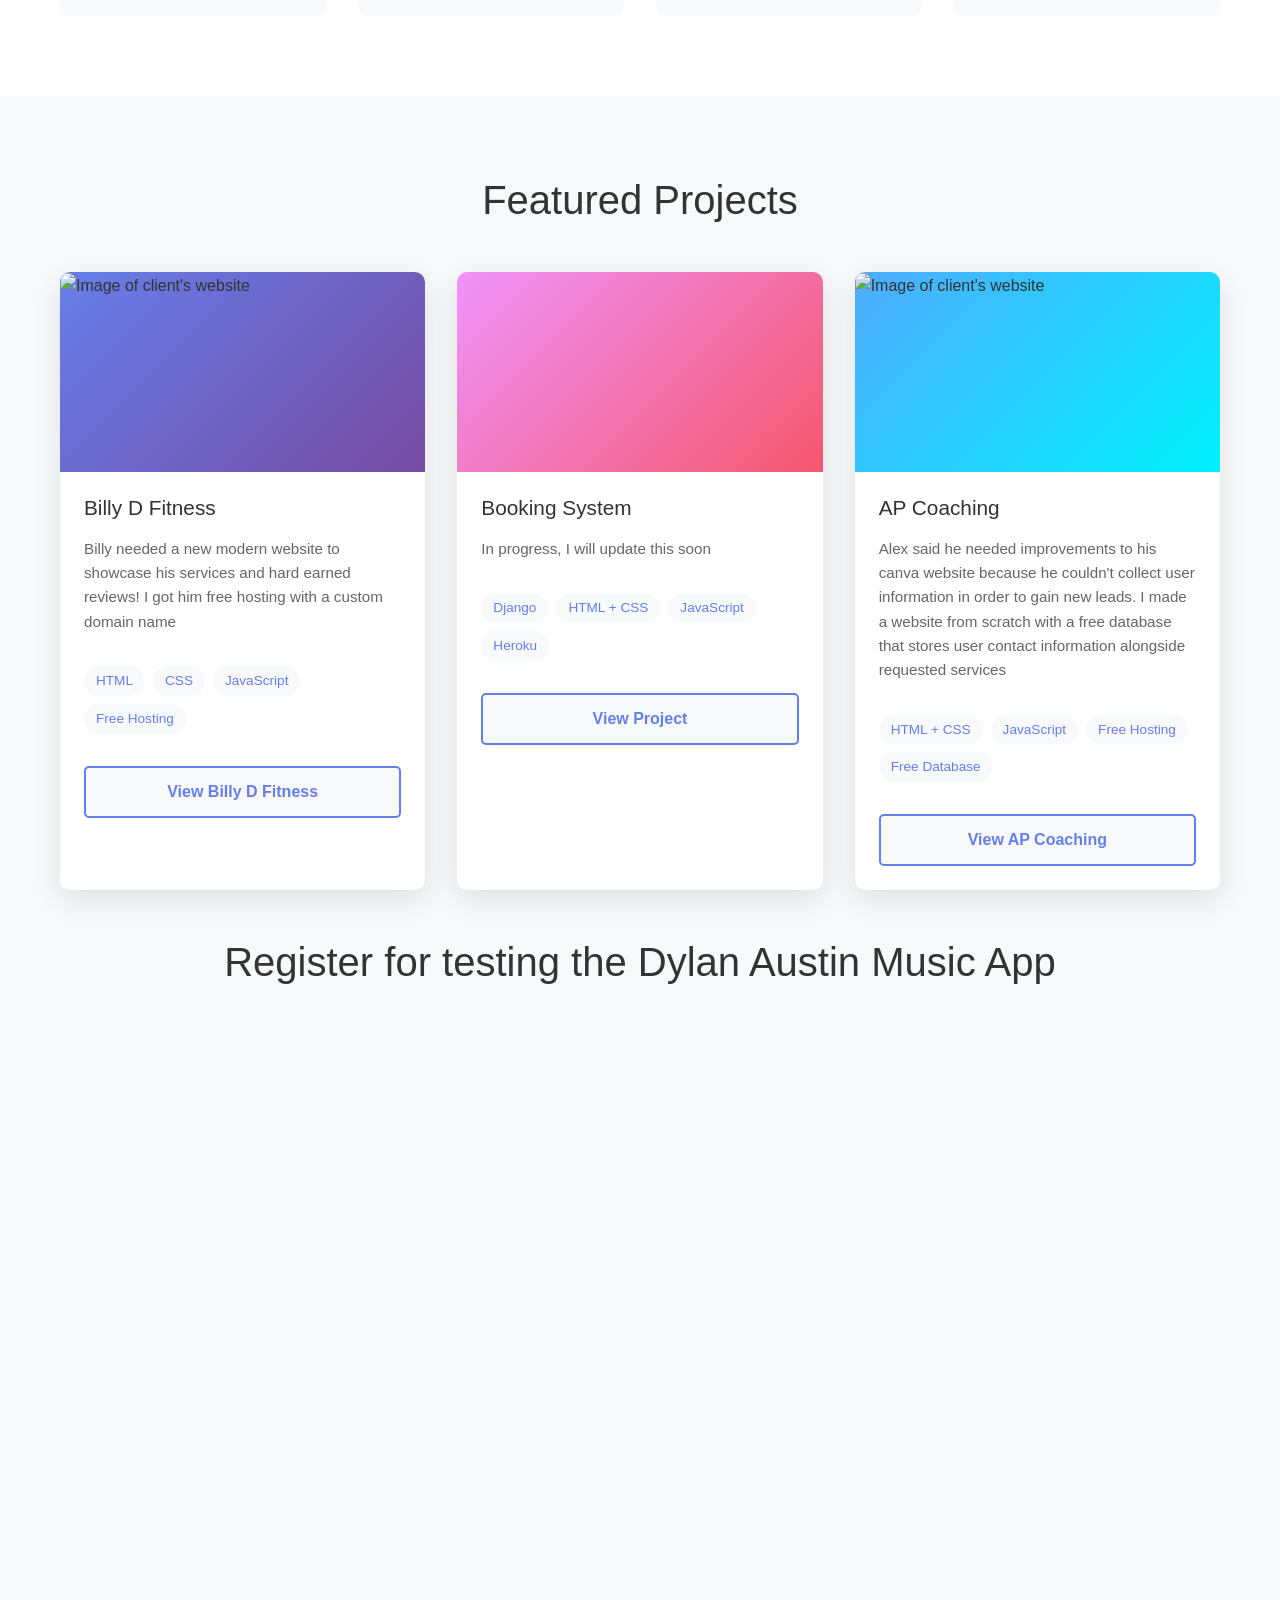
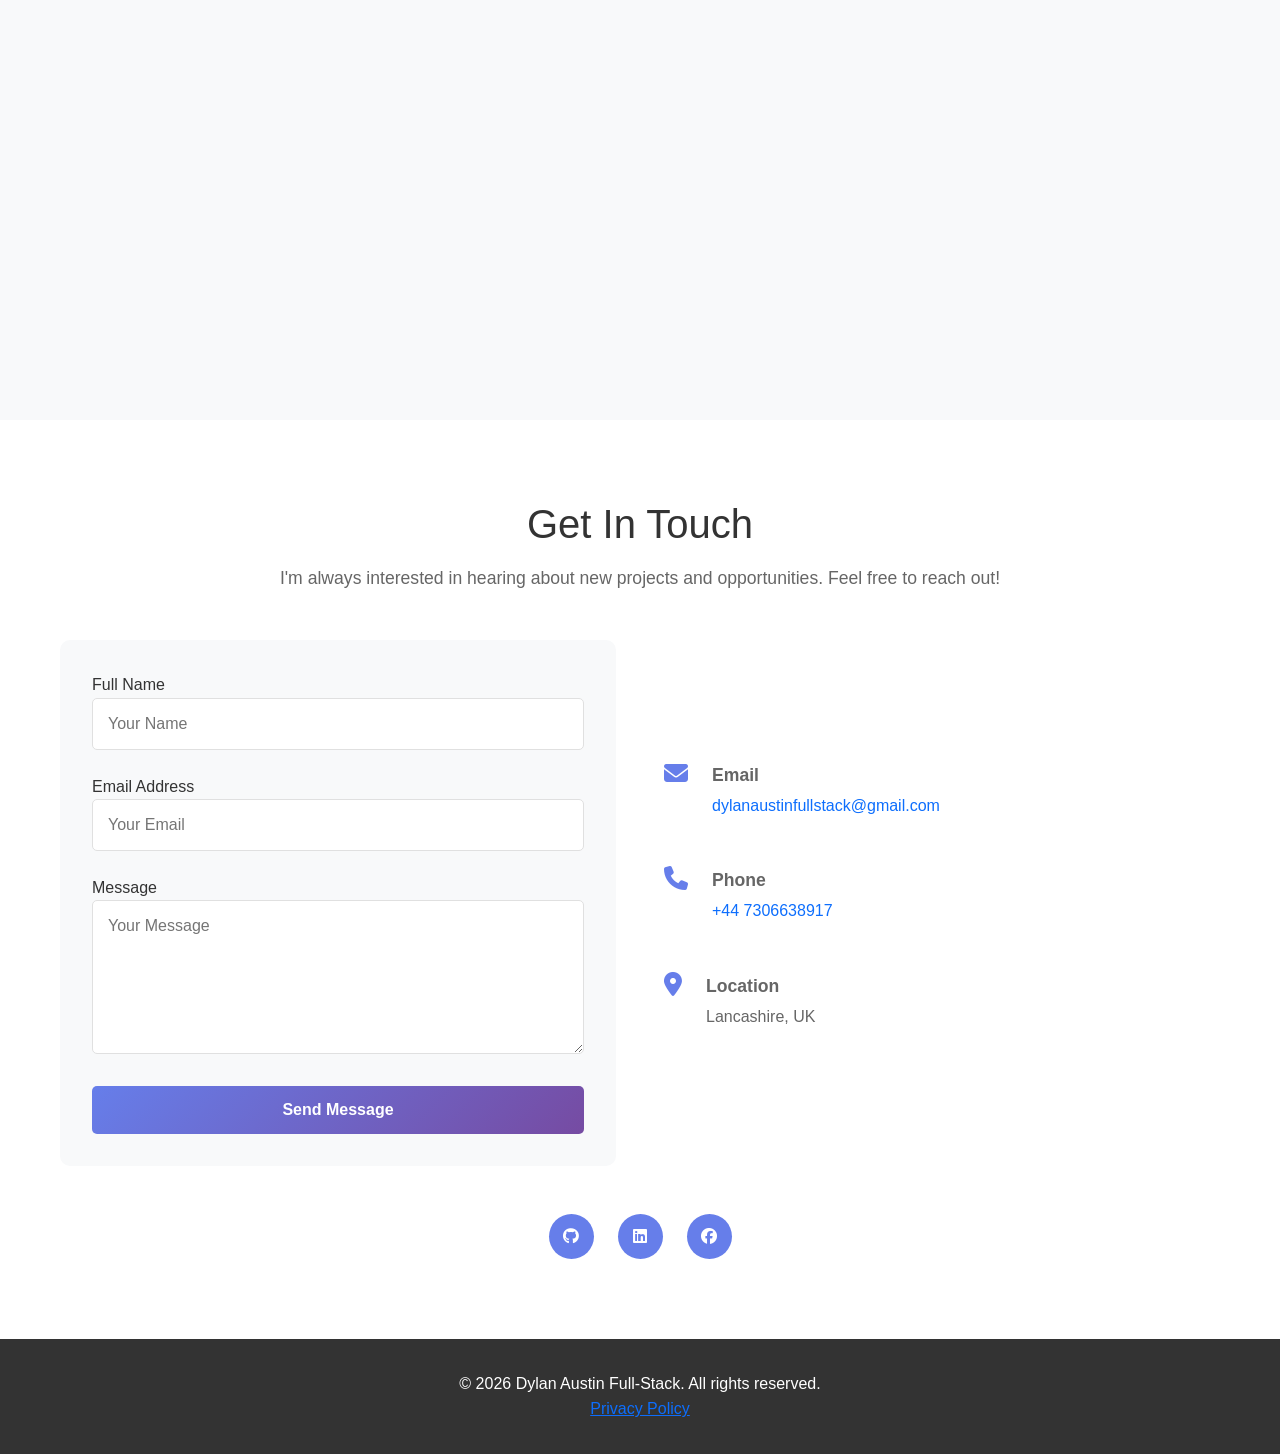
==== commit 0a021764: "add prices page, update favicon across pages" ====
--- a/index.html
+++ b/index.html
@@ -40,6 +40,9 @@
                             <a class="nav-link mechanic" href="mechanic.html">Mechanic Shop</a>
                         </li>
                         <li class="nav-item">
+                            <a class="nav-link mechanic" href="prices.html">Prices</a>
+                        </li>
+                        <li class="nav-item">
                             <a class="nav-link" href="#home" data-bs-toggle="collapse" data-bs-target="#navbarNav" aria-controls="navbarNav">Home</a>
                         </li>
                         <li class="nav-item">
--- a/styles.css
+++ b/styles.css
@@ -758,7 +758,7 @@
 }
 }
 
-@media (min-width: 849px) {
+@media (min-width: 991px) {
     .navbar-toggler {
         display: none !important;
     }
@@ -822,6 +822,18 @@
     color: var(--text-light);
     font-size: 1rem;
     margin-bottom: 1rem;
+}
+
+.pricing-paragraph {
+    background: rgba(102, 126, 234, 0.06);
+    border-left: 4px solid var(--primary-color);
+    border-radius: 10px;
+    padding: 1rem 1.1rem;
+    box-shadow: 0 4px 14px rgba(0, 0, 0, 0.04);
+}
+
+.pricing-paragraph strong {
+    color: var(--text-color);
 }
 
 .privacy-content ul {
@@ -868,4 +880,8 @@
     .privacy-content li {
         font-size: 0.95rem;
     }
+
+    .pricing-paragraph {
+        padding: 0.9rem 1rem;
+    }
 }
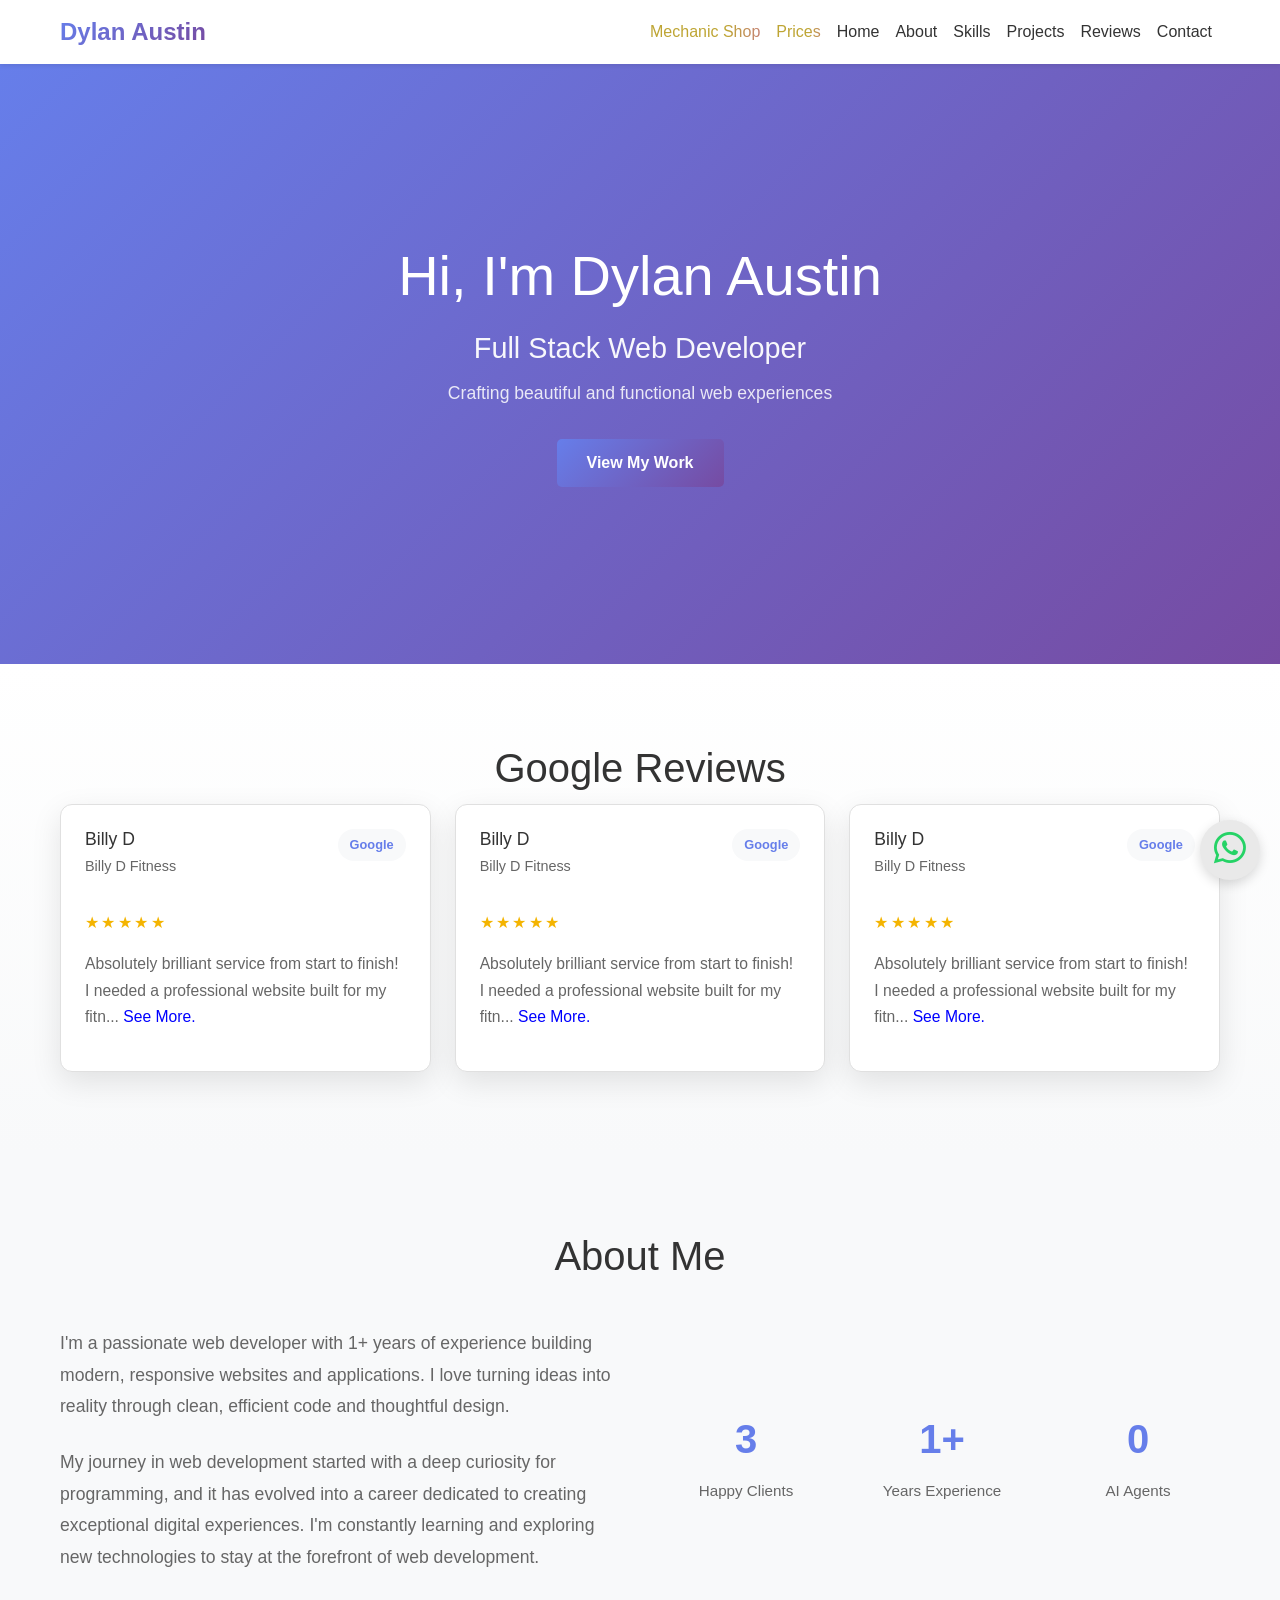
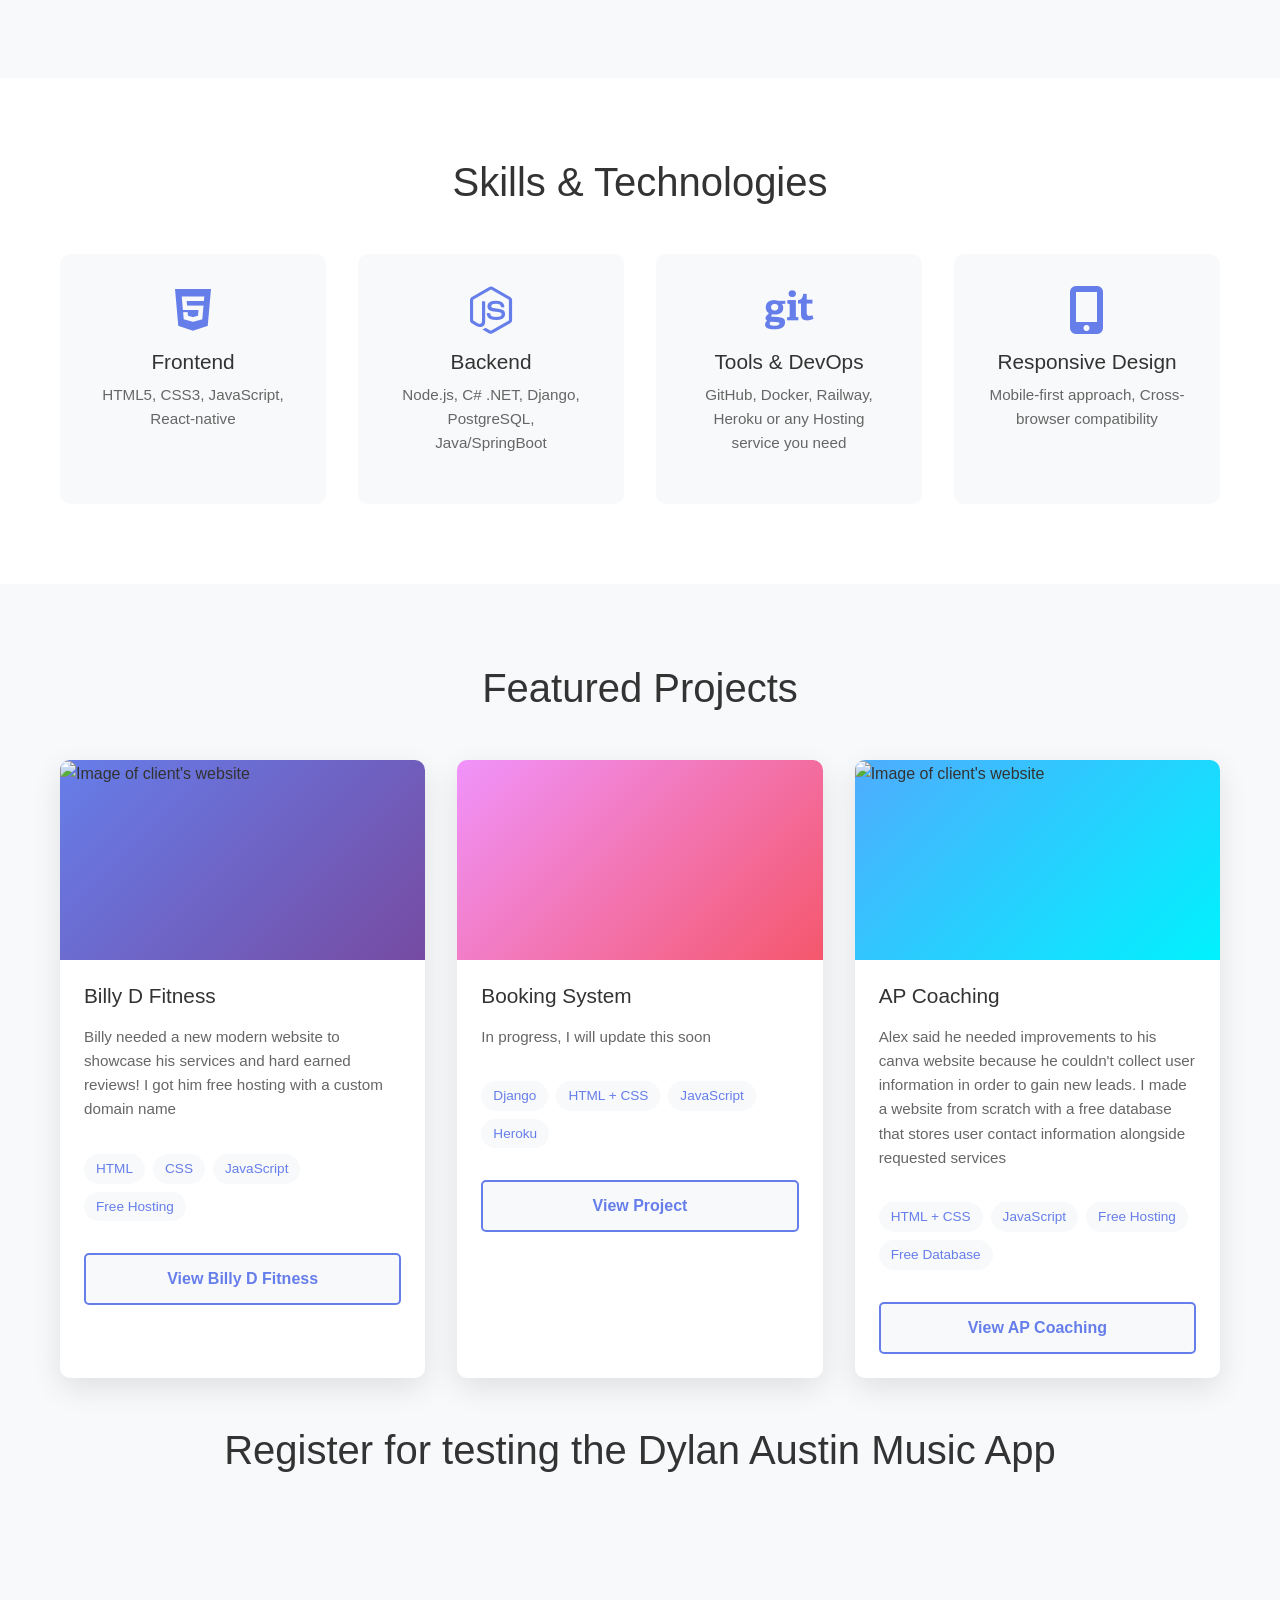
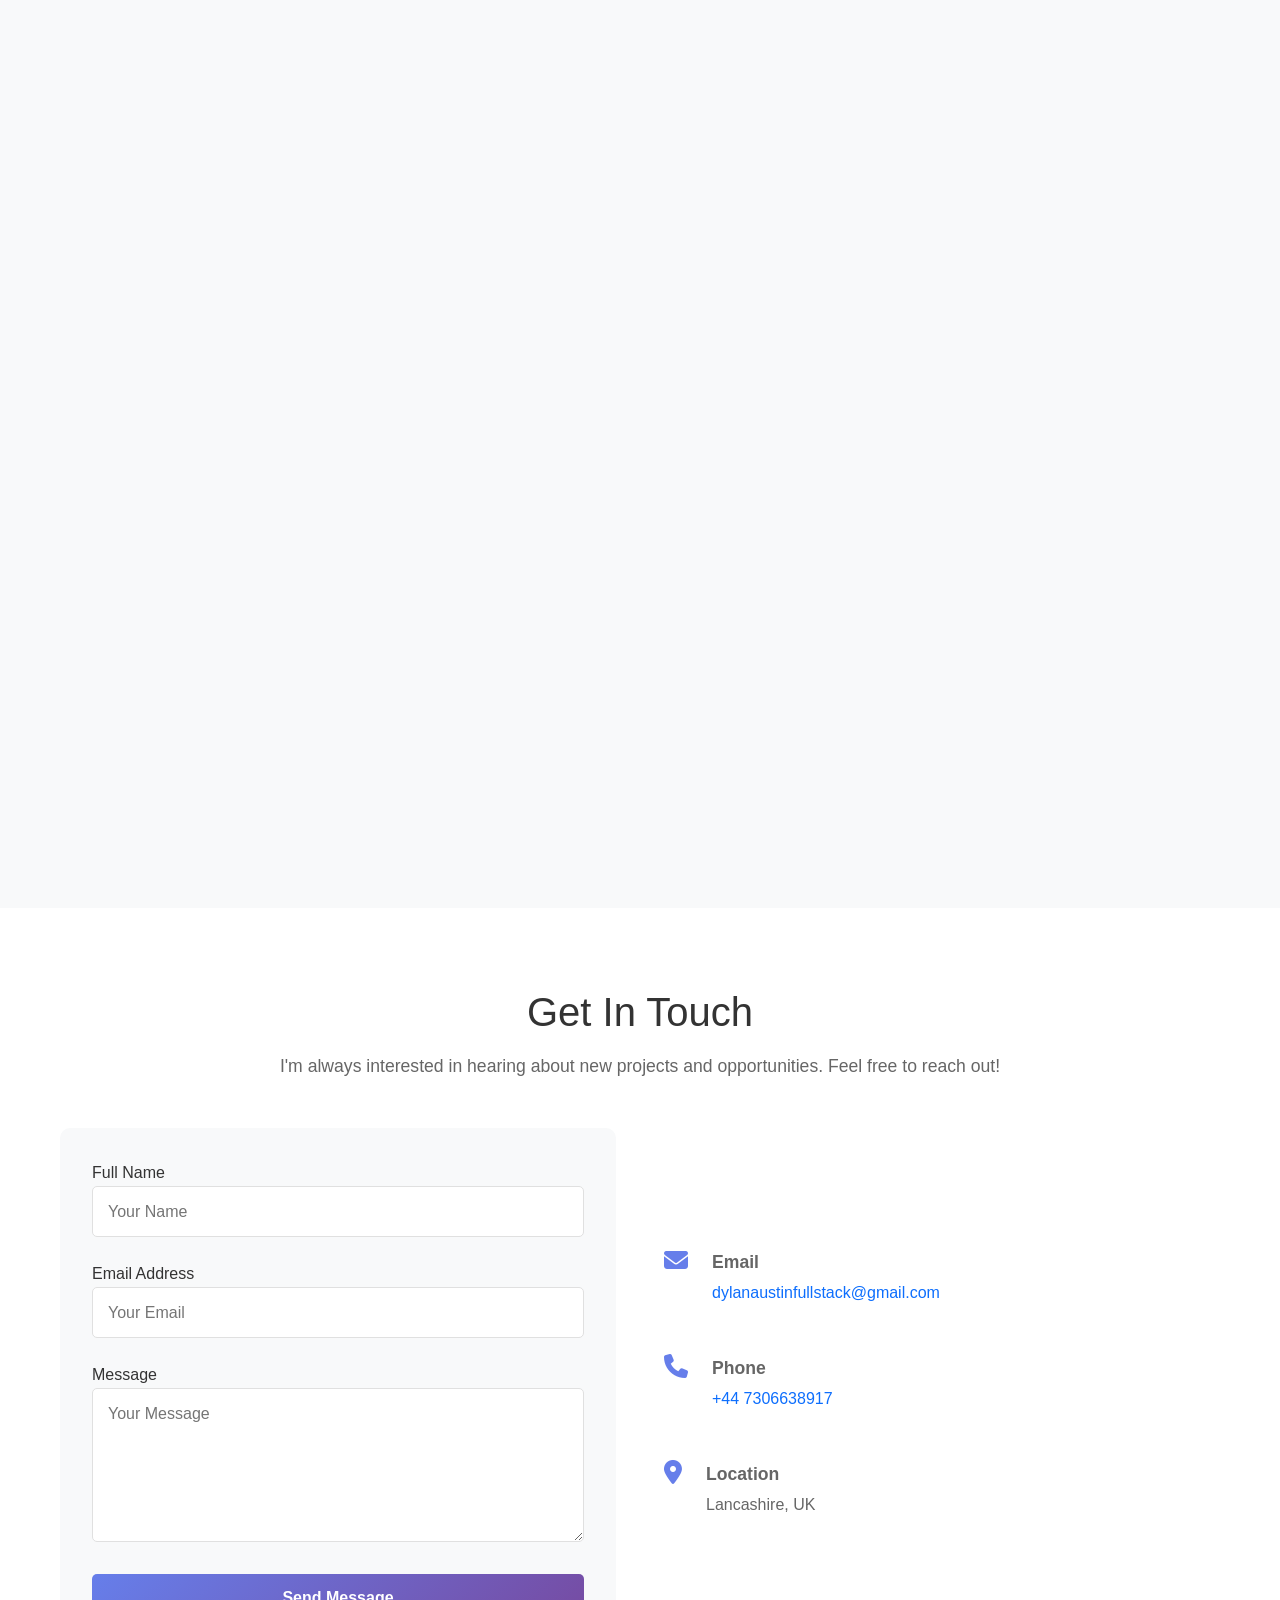
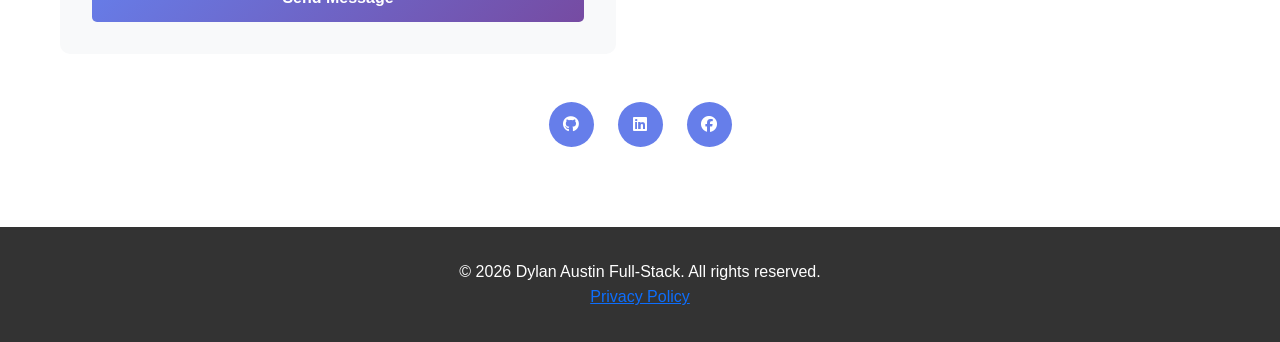
==== commit 4c30d14c: "add reviews and javascript for reviews" ====
--- a/index.html
+++ b/index.html
@@ -55,6 +55,9 @@
                             <a class="nav-link" href="#projects" data-bs-toggle="collapse" data-bs-target="#navbarNav" aria-controls="navbarNav">Projects</a>
                         </li>
                         <li class="nav-item">
+                            <a class="nav-link" href="#reviews-section" data-bs-toggle="collapse" data-bs-target="#navbarNav" aria-controls="navbarNav">Reviews</a>
+                        </li>
+                        <li class="nav-item">
                             <a class="nav-link" href="#contact" data-bs-toggle="collapse" data-bs-target="#navbarNav" aria-controls="navbarNav">Contact</a>
                         </li>
                     </ul>
@@ -74,7 +77,13 @@
             </div>
         </div>
     </section>
-
+    
+    <section id="reviews-section" class="reviews">
+        <div class="container">
+            <h2>Google Reviews</h2>
+            <div id="reviews-grid" class="reviews-grid" aria-live="polite"></div>
+        </div>
+    </section>
     <!-- About Section -->
     <section id="about" class="about">
         <div class="container">
--- a/styles.css
+++ b/styles.css
@@ -415,6 +415,119 @@
 }
 
 /* ===================== 
+   Reviews Section 
+   ===================== */
+
+.reviews {
+    padding: 80px 20px;
+    background: linear-gradient(180deg, #ffffff 0%, #f8f9fa 100%);
+}
+
+.reviews h2 {
+    text-align: center;
+    font-size: 2.5rem;
+    margin-bottom: 0.75rem;
+    color: var(--text-color);
+}
+
+.reviews-intro {
+    text-align: center;
+    font-size: 1.05rem;
+    color: var(--text-light);
+    margin-bottom: 2.5rem;
+}
+
+.reviews-grid {
+    display: grid;
+    grid-template-columns: repeat(3, minmax(0, 1fr));
+    gap: 1.5rem;
+}
+
+.review-card {
+    background: var(--bg-white);
+    border: 1px solid var(--border-color);
+    border-radius: 12px;
+    padding: 1.5rem;
+    box-shadow: var(--shadow);
+    opacity: 0;
+    transition: opacity ease-in-out 1.4s;
+}
+
+.review-card.show{
+    opacity: 1;
+}
+
+.review-card-top {
+    display: flex;
+    justify-content: space-between;
+    gap: 1rem;
+    align-items: flex-start;
+    margin-bottom: 1rem;
+}
+
+.review-card-top h3 {
+    font-size: 1.1rem;
+    color: var(--text-color);
+    margin-bottom: 0.25rem;
+}
+
+.review-business {
+    color: var(--text-light);
+    font-size: 0.9rem;
+}
+
+.review-source {
+    display: inline-flex;
+    align-items: center;
+    padding: 0.35rem 0.75rem;
+    border-radius: 999px;
+    background: var(--bg-light);
+    color: var(--primary-color);
+    font-size: 0.8rem;
+    font-weight: 600;
+    flex-shrink: 0;
+}
+
+.review-stars {
+    color: #f4b400;
+    letter-spacing: 0.15rem;
+    font-size: 1rem;
+    margin-bottom: 1rem;
+}
+
+.review-text {
+    color: var(--text-light);
+    line-height: 1.7;
+    font-size: 0.98rem;
+}
+
+.review-empty {
+    grid-column: 1 / -1;
+    text-align: center;
+    color: var(--text-light);
+    padding: 2rem;
+    border: 1px dashed var(--border-color);
+    border-radius: 12px;
+    background: var(--bg-white);
+}
+
+@media (max-width: 992px) {
+    .reviews-grid {
+        grid-template-columns: repeat(2, minmax(0, 1fr));
+    }
+}
+
+@media (max-width: 768px) {
+    .reviews h2 {
+        font-size: 2rem;
+    }
+
+    .reviews-grid {
+        grid-template-columns: 1fr;
+    }
+}
+
+/* ===================== 
    Contact Section 
    ===================== */
 
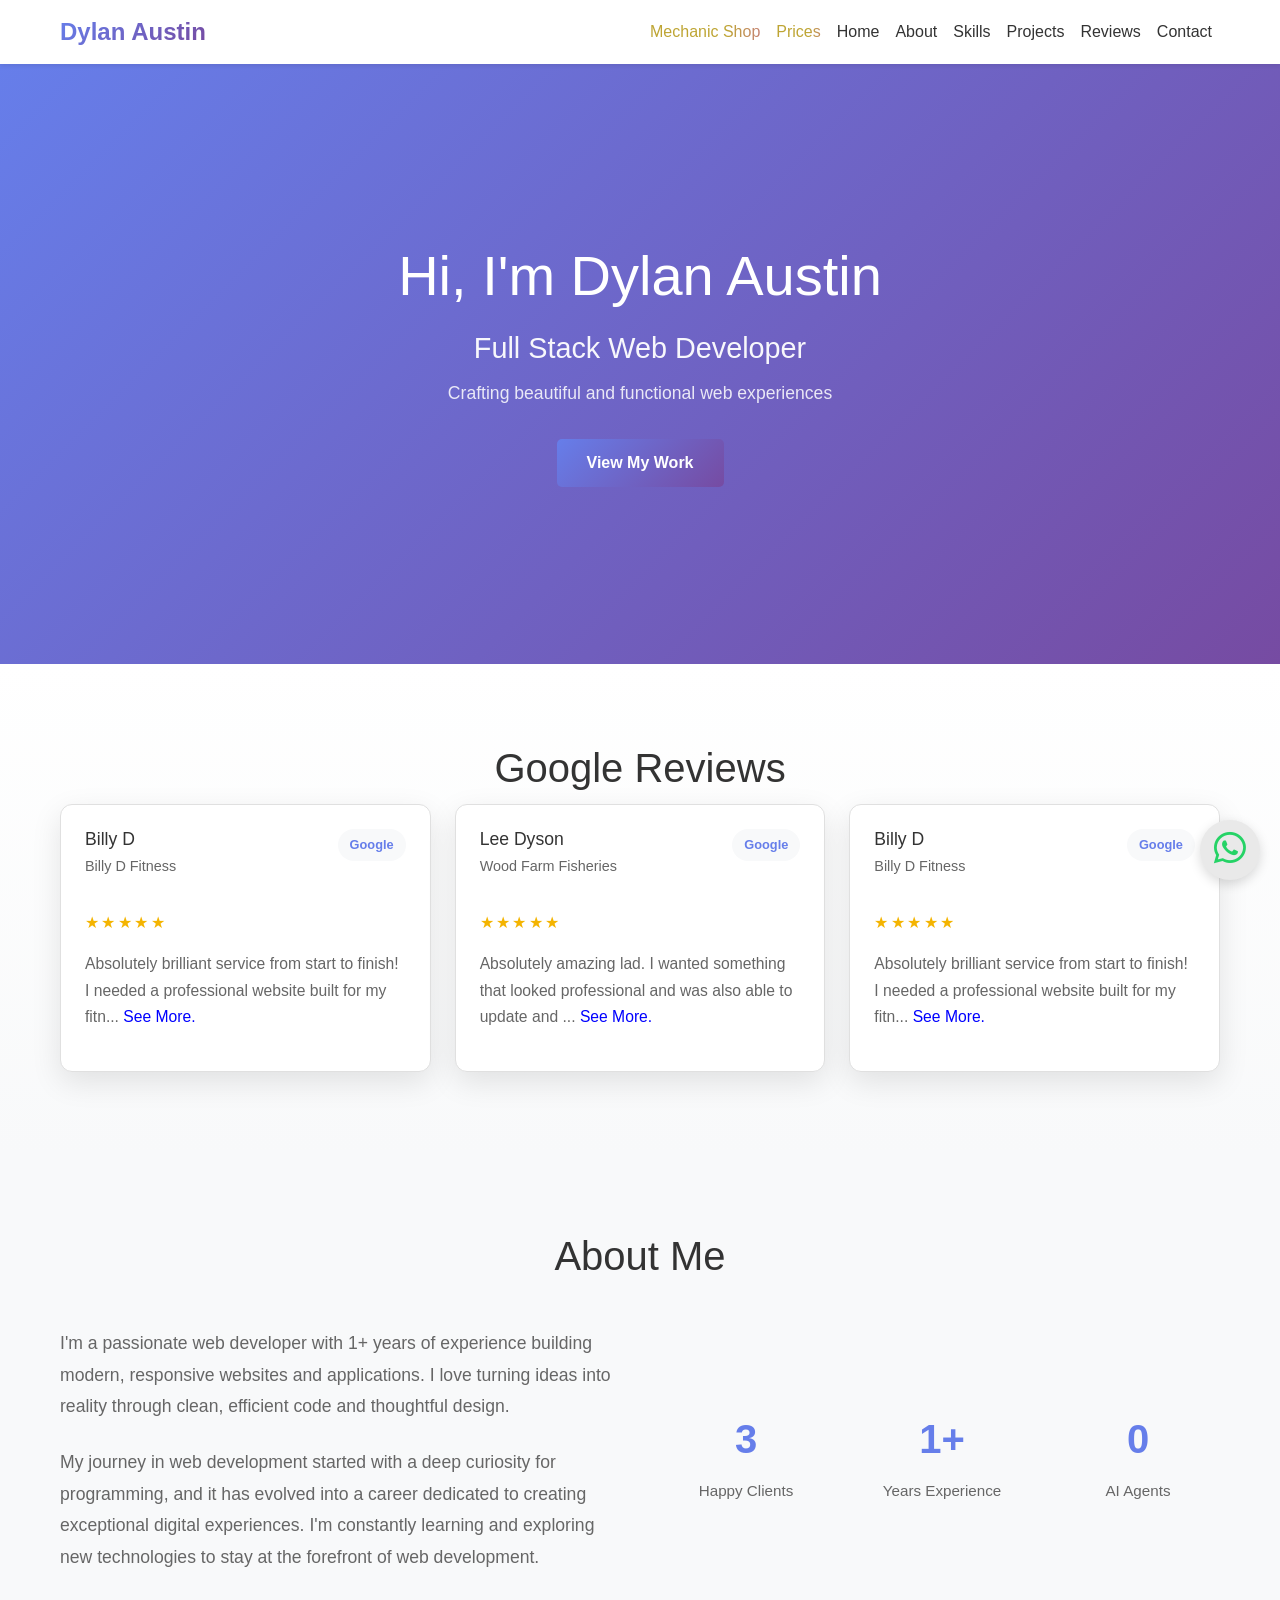
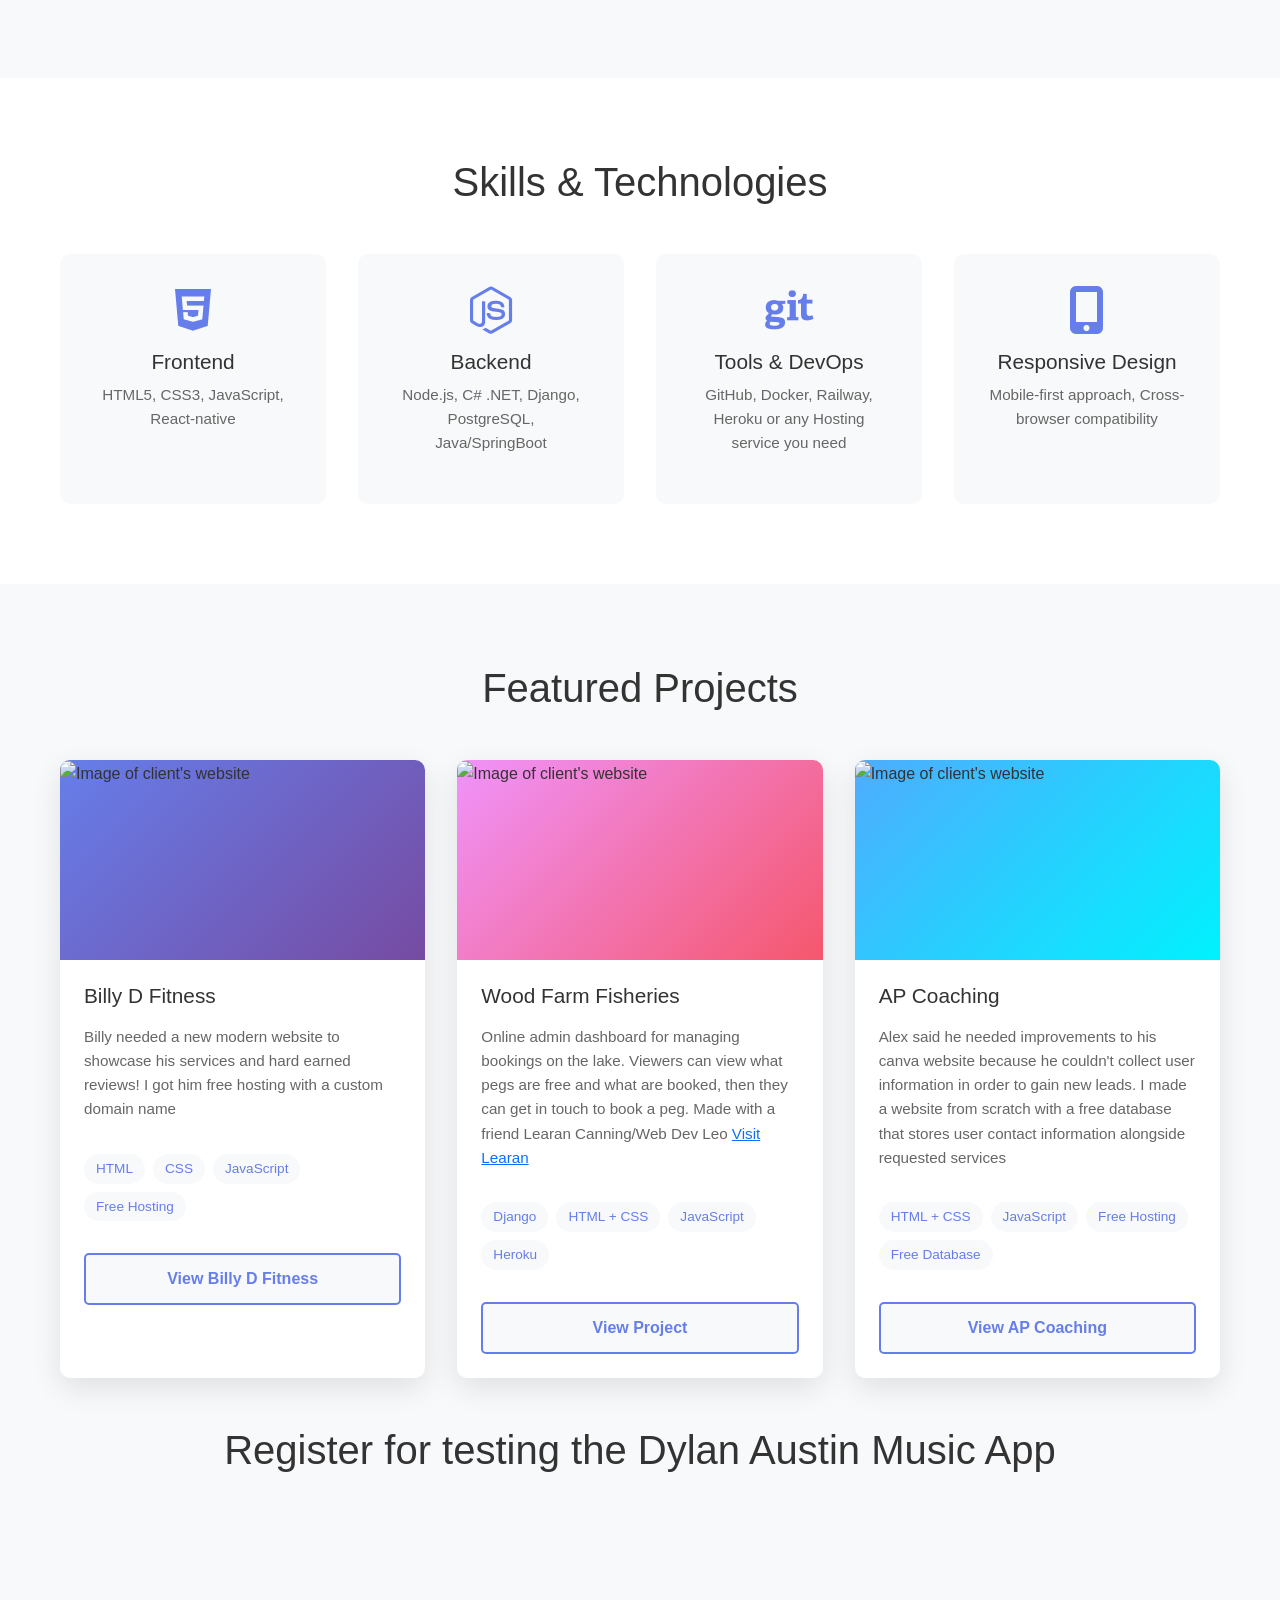
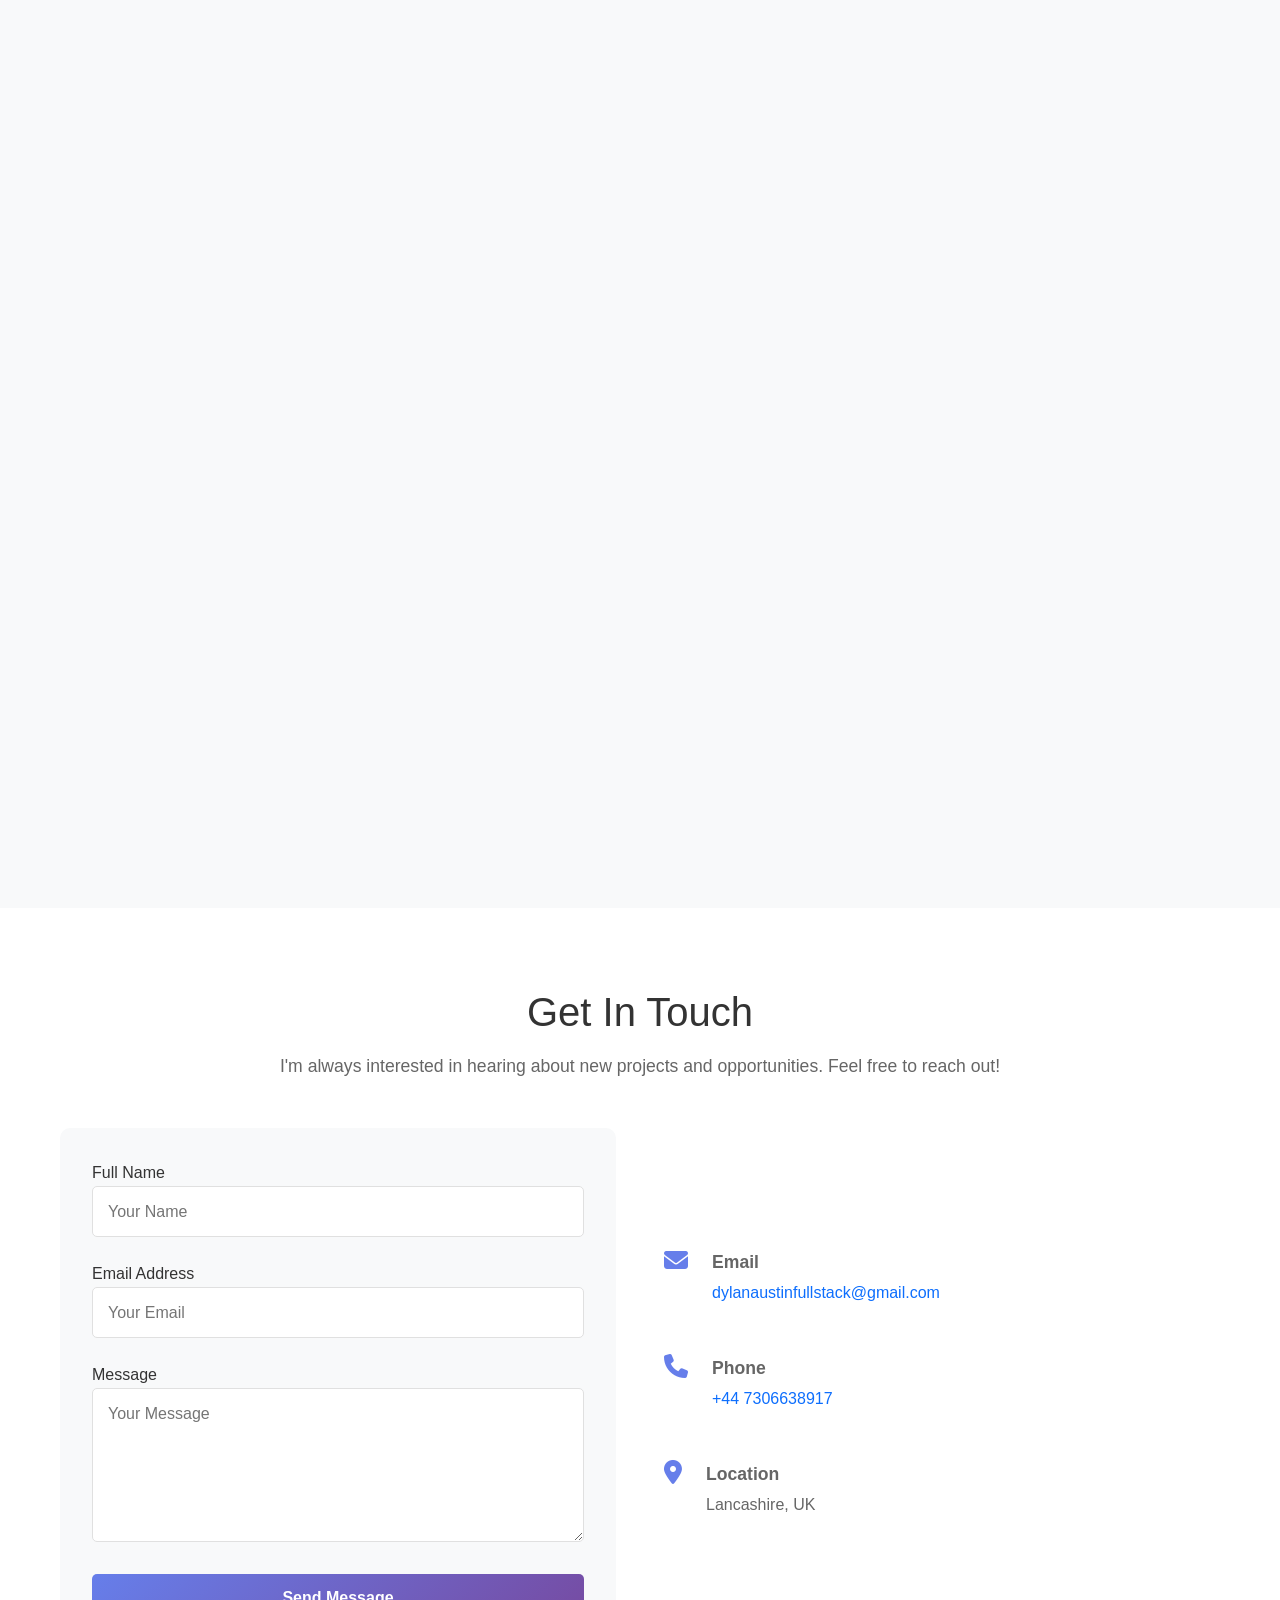
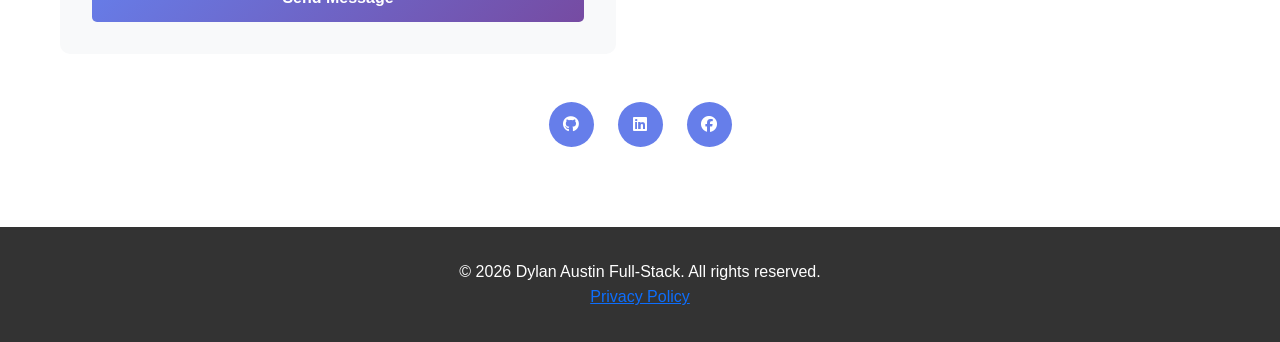
==== commit 5997fa19: "added wood farm fisheries to featured projects" ====
--- a/index.html
+++ b/index.html
@@ -159,16 +159,16 @@
                     <a href="https://www.billydfitness.com/" target="_blank" class="btn btn-secondary">View Billy D Fitness</a>
                 </div>
                 <div class="project-card">
-                    <div class="project-image" style="background: linear-gradient(135deg, #f093fb 0%, #f5576c 100%);"></div>
-                    <h3>Booking System</h3>
-                    <p>In progress, I will update this soon</p>
+                    <div class="project-image" style="background: linear-gradient(135deg, #f093fb 0%, #f5576c 100%);"><img src="https://res.cloudinary.com/dcos20qus/image/upload/v1782767972/3dcb1cf795aafde078de3f9d7d5dc67e.webp" alt="Image of client's website" loading="lazy"></div>
+                    <h3>Wood Farm Fisheries</h3>
+                    <p>Online admin dashboard for managing bookings on the lake. Viewers can view what pegs are free and what are booked, then they can get in touch to book a peg. Made with a friend Learan Canning/Web Dev Leo <a href="https://www.facebook.com/profile.php?id=61588159460486">Visit Learan</a></p>
                     <div class="project-tags">
                         <span>Django</span>
                         <span>HTML + CSS</span>
                         <span>JavaScript</span>
                         <span>Heroku</span>
                     </div>
-                    <a href="#" class="btn btn-secondary">View Project</a>
+                    <a href="https://woodfarmfisheries.co.uk/" target="_blank" class="btn btn-secondary">View Project</a>
                 </div>
                 <div class="project-card">
                     <div class="project-image" style="background: linear-gradient(135deg, #4facfe 0%, #00f2fe 100%);"><img src="https://res.cloudinary.com/dcos20qus/image/upload/v1779464883/dd4f9823658211695147dcfaeb6bedb7.webp" alt="Image of client's website" loading="lazy"></div>
--- a/styles.css
+++ b/styles.css
@@ -450,7 +450,7 @@
     padding: 1.5rem;
     box-shadow: var(--shadow);
     opacity: 0;
-    transition: opacity ease-in-out 1.4s;
+    transition: opacity ease-in-out 1.3s;
 }
 
 .review-card.show{
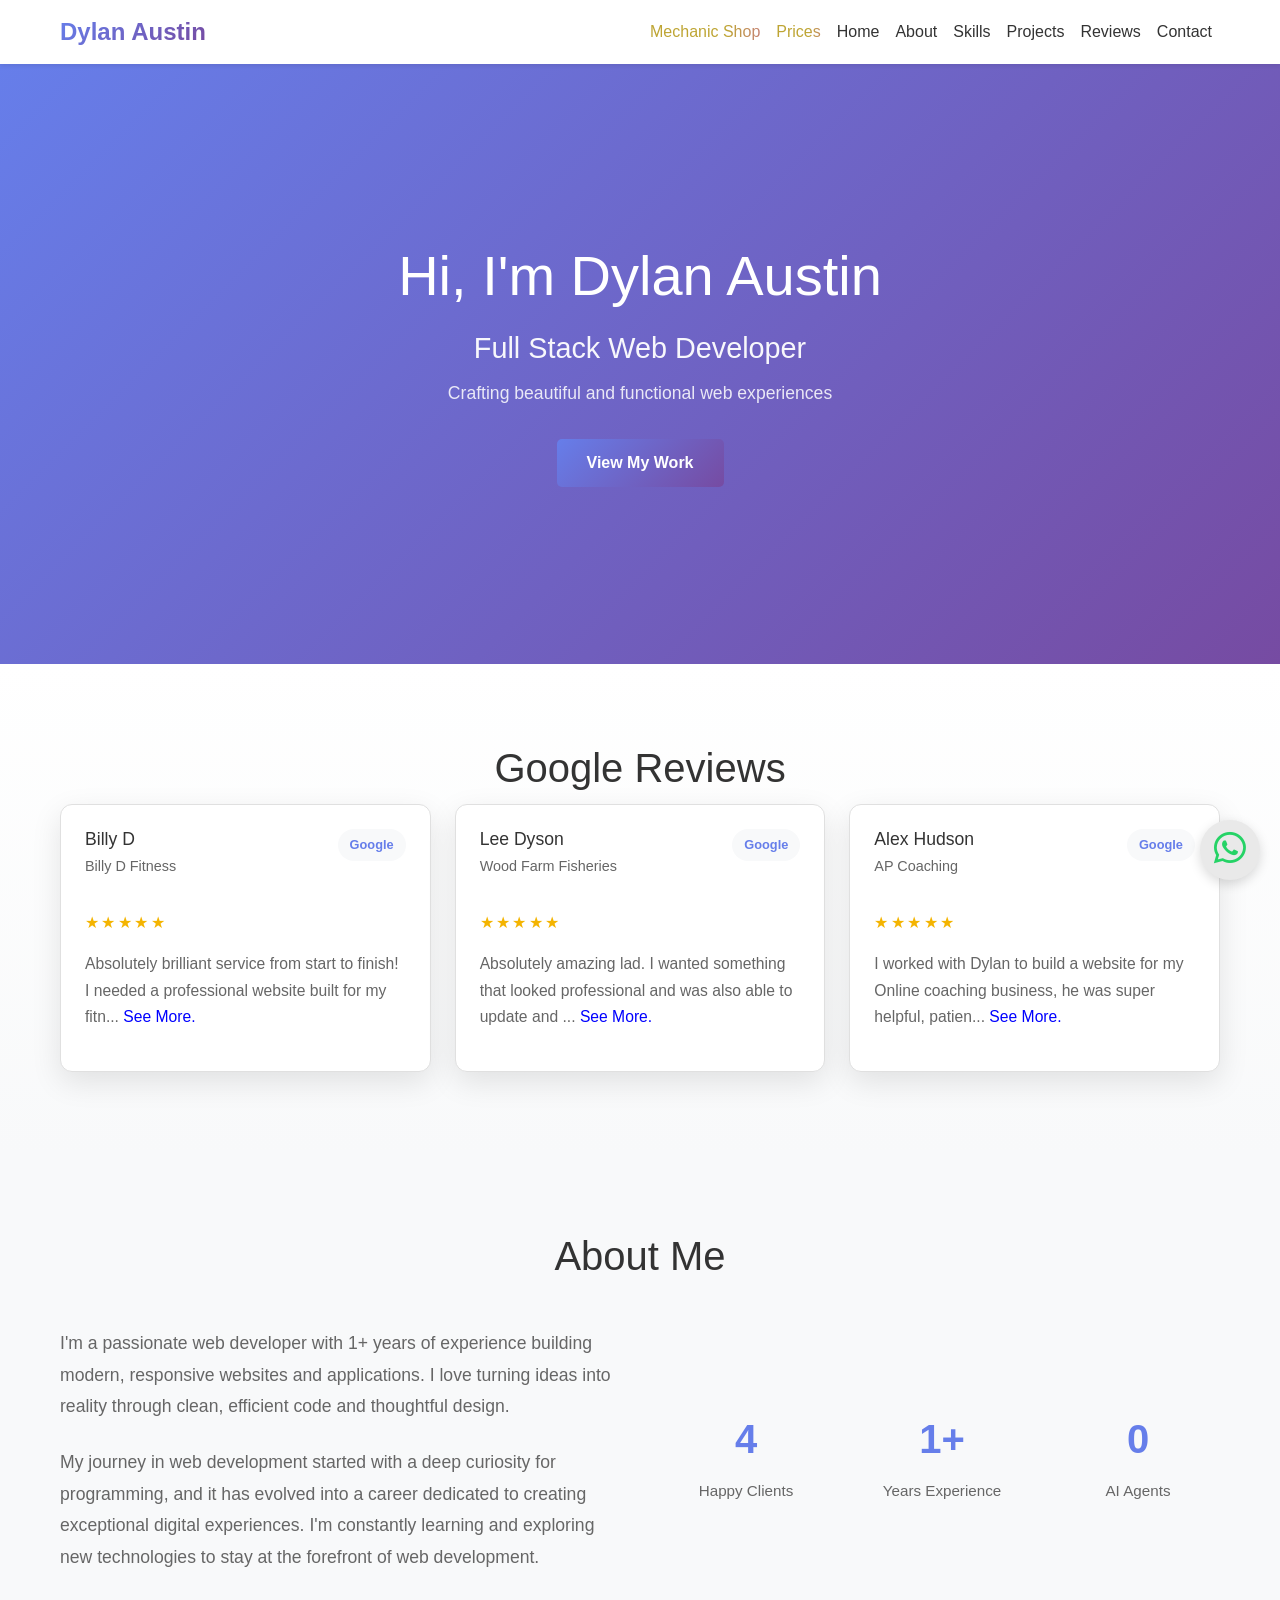
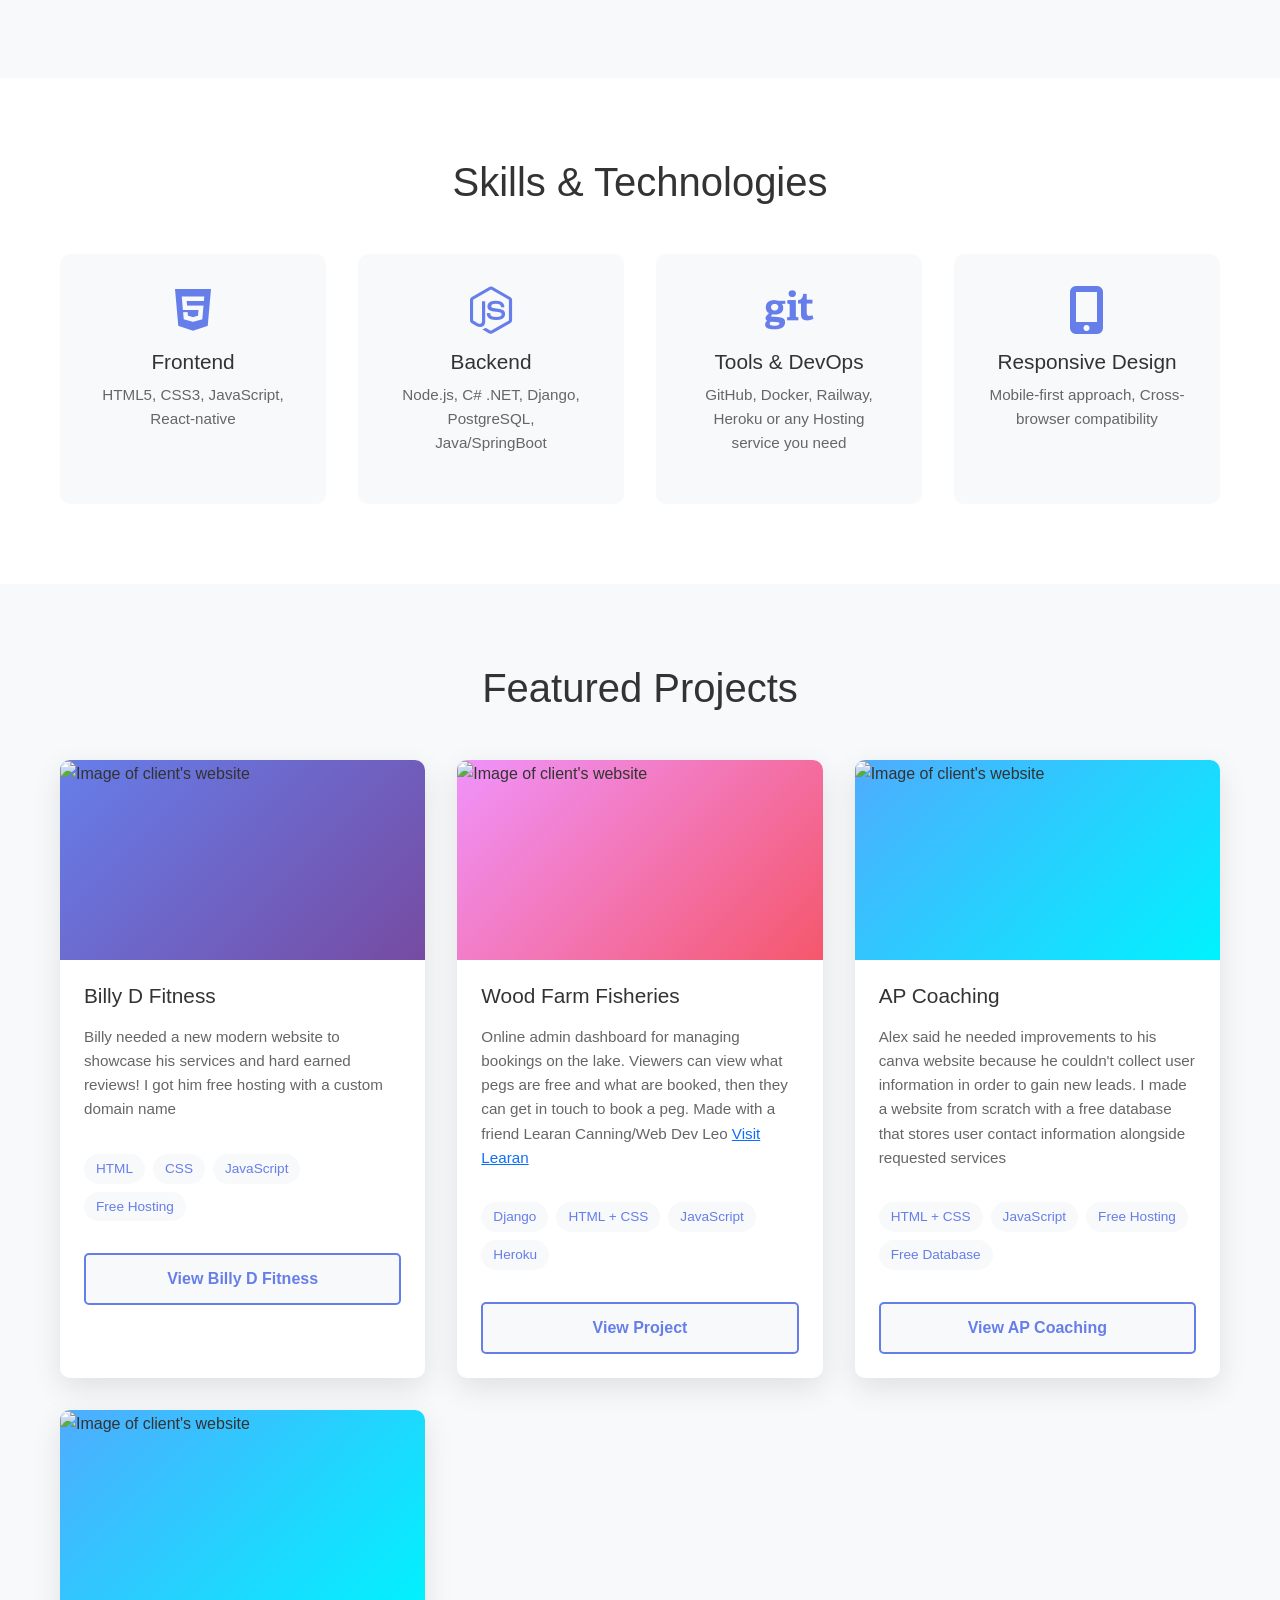
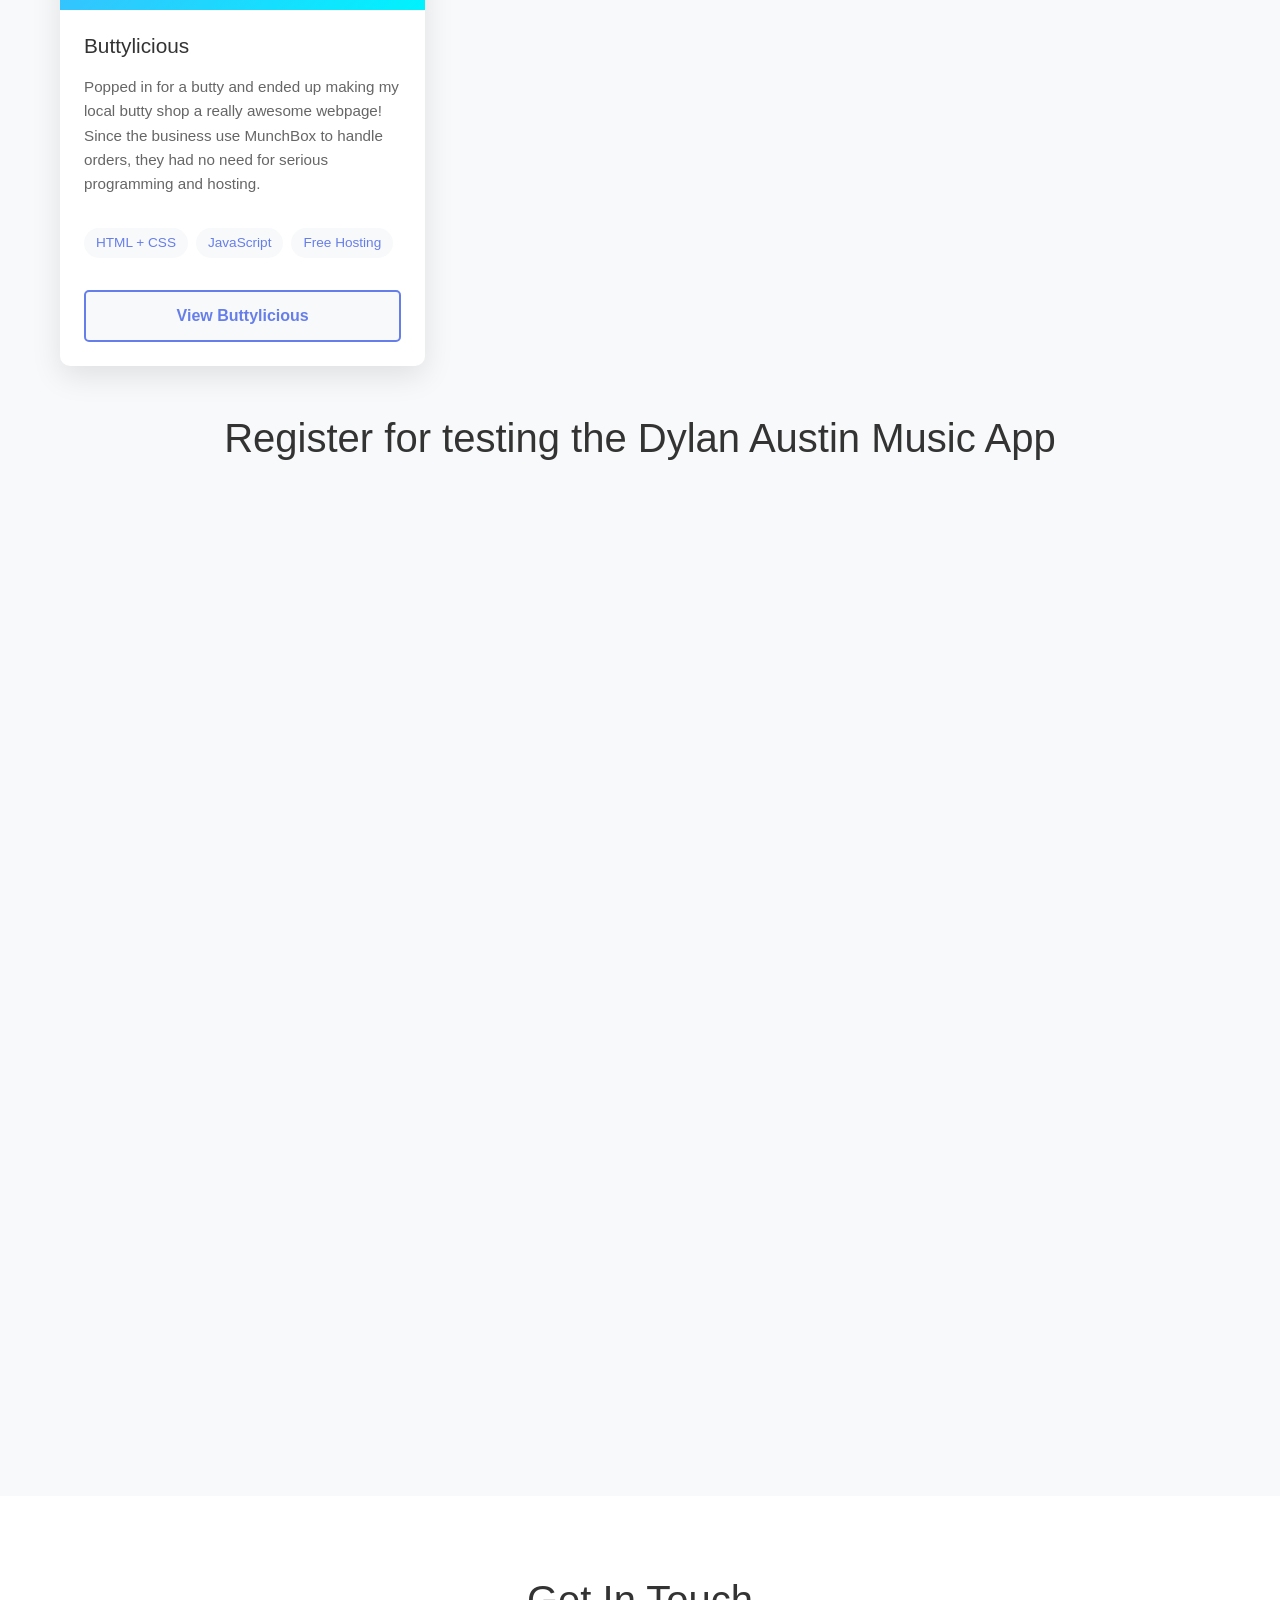
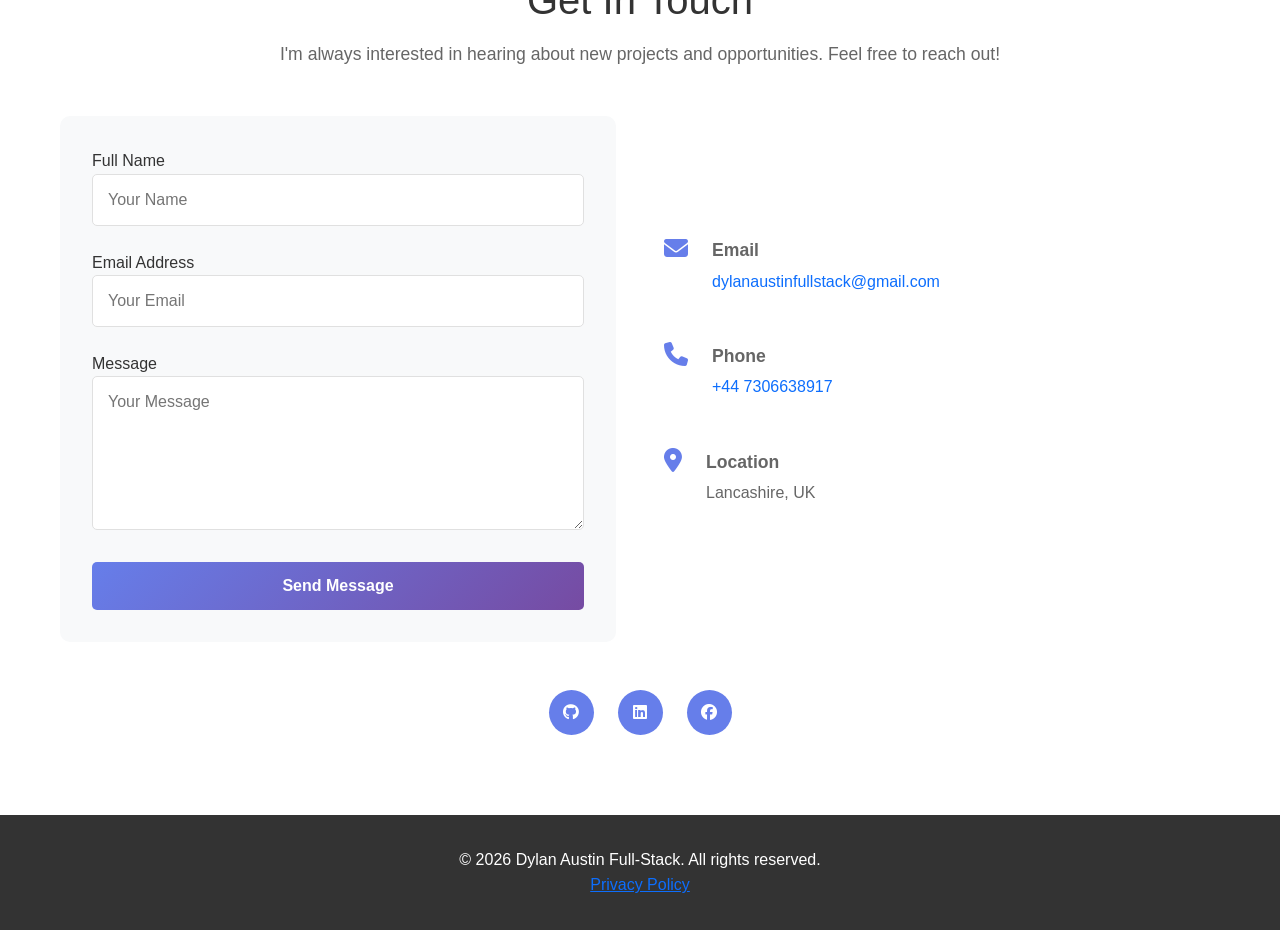
==== commit b9838cc1: "updated featured projects" ====
--- a/index.html
+++ b/index.html
@@ -95,7 +95,7 @@
                 </div>
                 <div class="about-stats">
                     <div class="stat">
-                        <p class="stat-number">3</p>
+                        <p class="stat-number">4</p>
                         <p>Happy Clients</p>
                     </div>
                     <div class="stat">
@@ -181,6 +181,17 @@
                         <span>Free Database</span>
                     </div>
                     <a href="#" class="btn btn-secondary">View AP Coaching</a>
+                </div>
+                <div class="project-card">
+                    <div class="project-image" style="background: linear-gradient(135deg, #4facfe 0%, #00f2fe 100%);"><img src="https://res.cloudinary.com/dcos20qus/image/upload/v1783698058/cfd4d6332680c65dcc57c1ef46228a2e.webp" alt="Image of client's website" loading="lazy"></div>
+                    <h3>Buttylicious</h3>
+                    <p>Popped in for a butty and ended up making my local butty shop a really awesome webpage! Since the business use MunchBox to handle orders, they had no need for serious programming and hosting.</p>
+                    <div class="project-tags">
+                        <span>HTML + CSS</span>
+                        <span>JavaScript</span>
+                        <span>Free Hosting</span>
+                    </div>
+                    <a href="https://buttyliciousburnley.com/" class="btn btn-secondary">View Buttylicious</a>
                 </div>
             </div>
         </div>
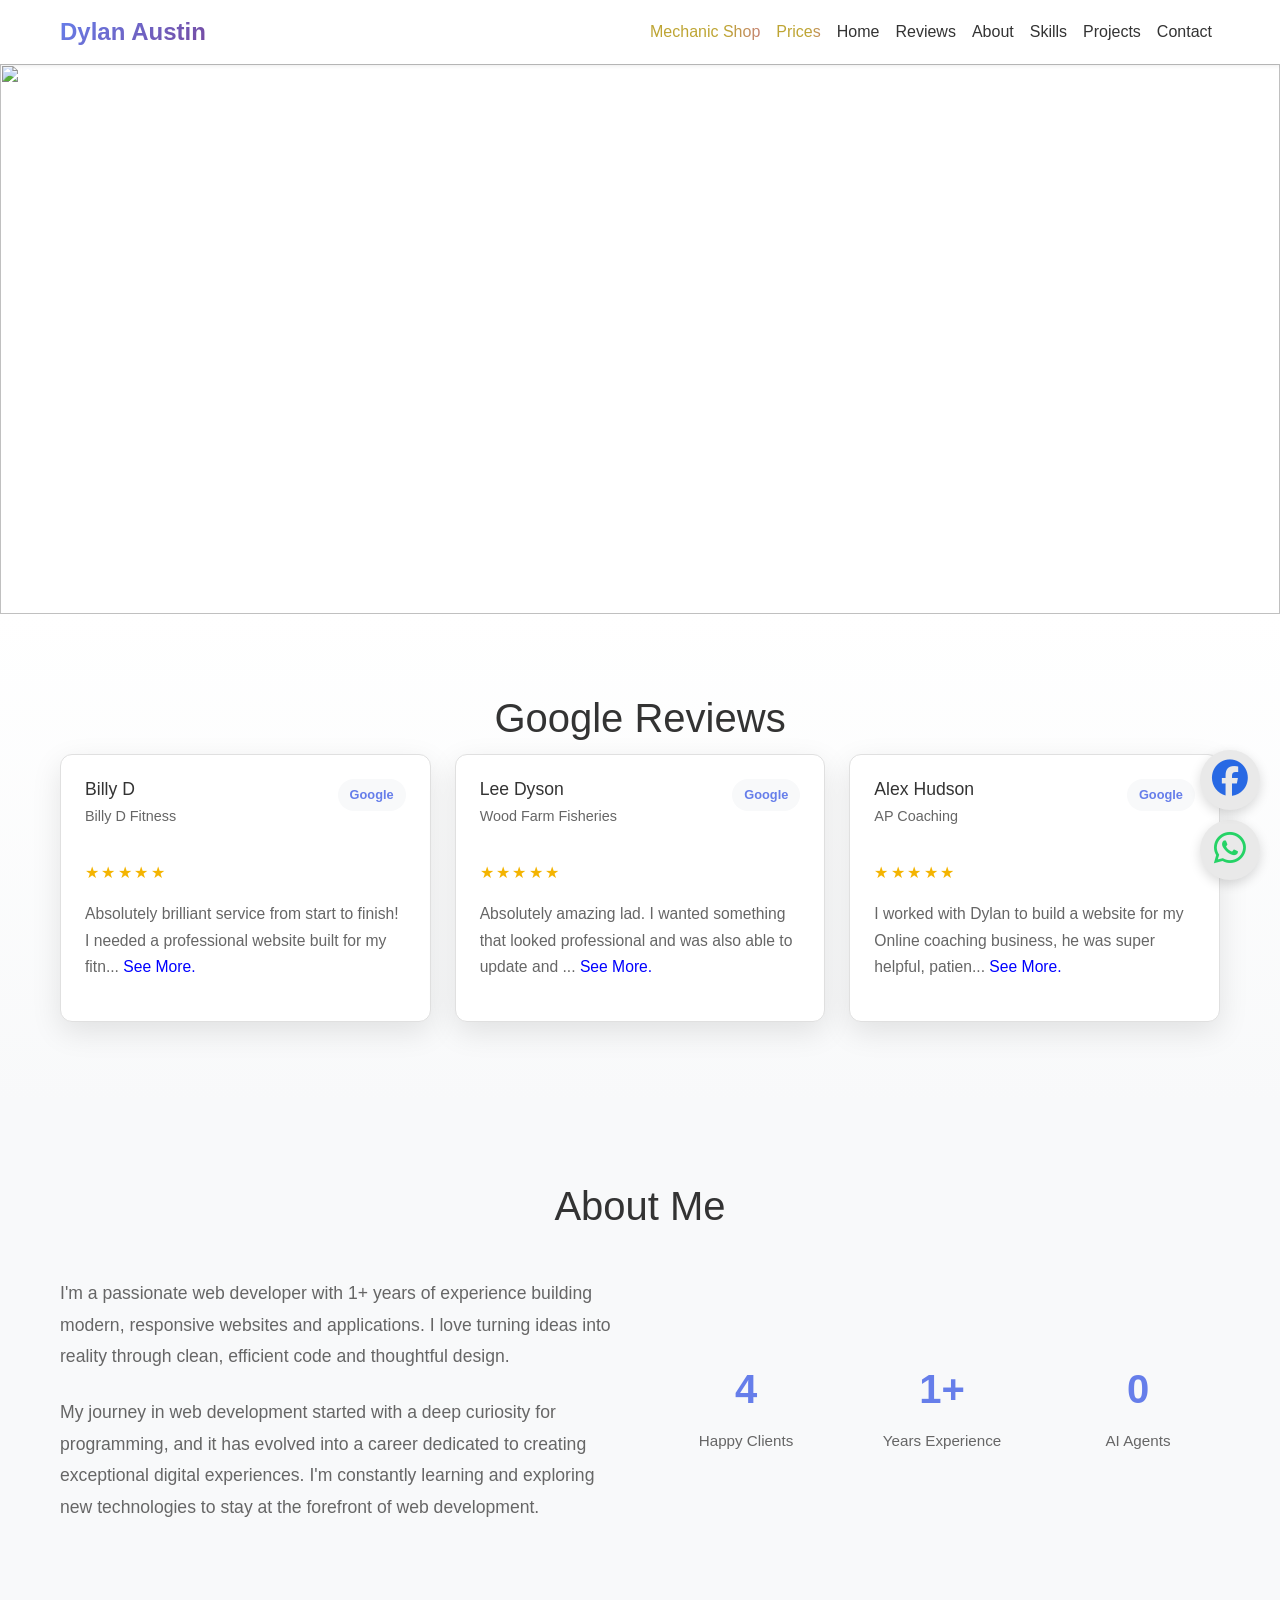
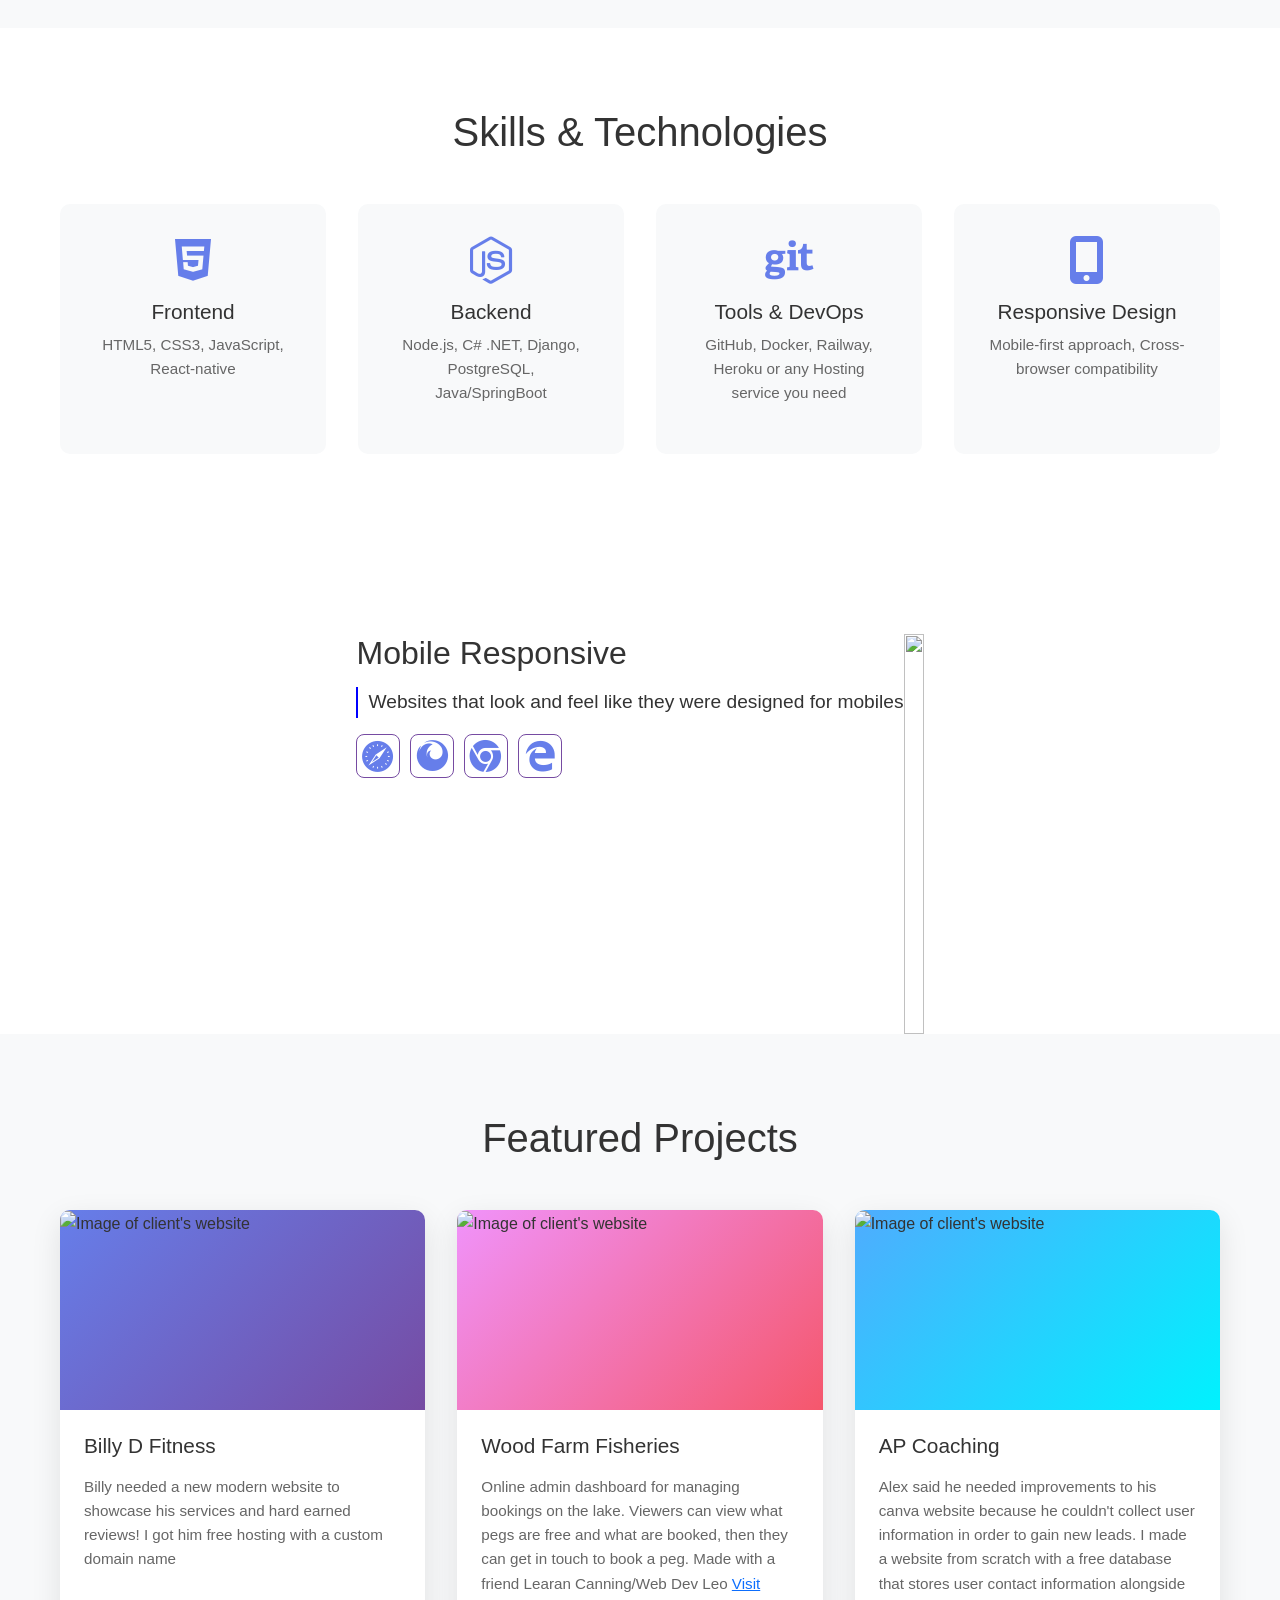
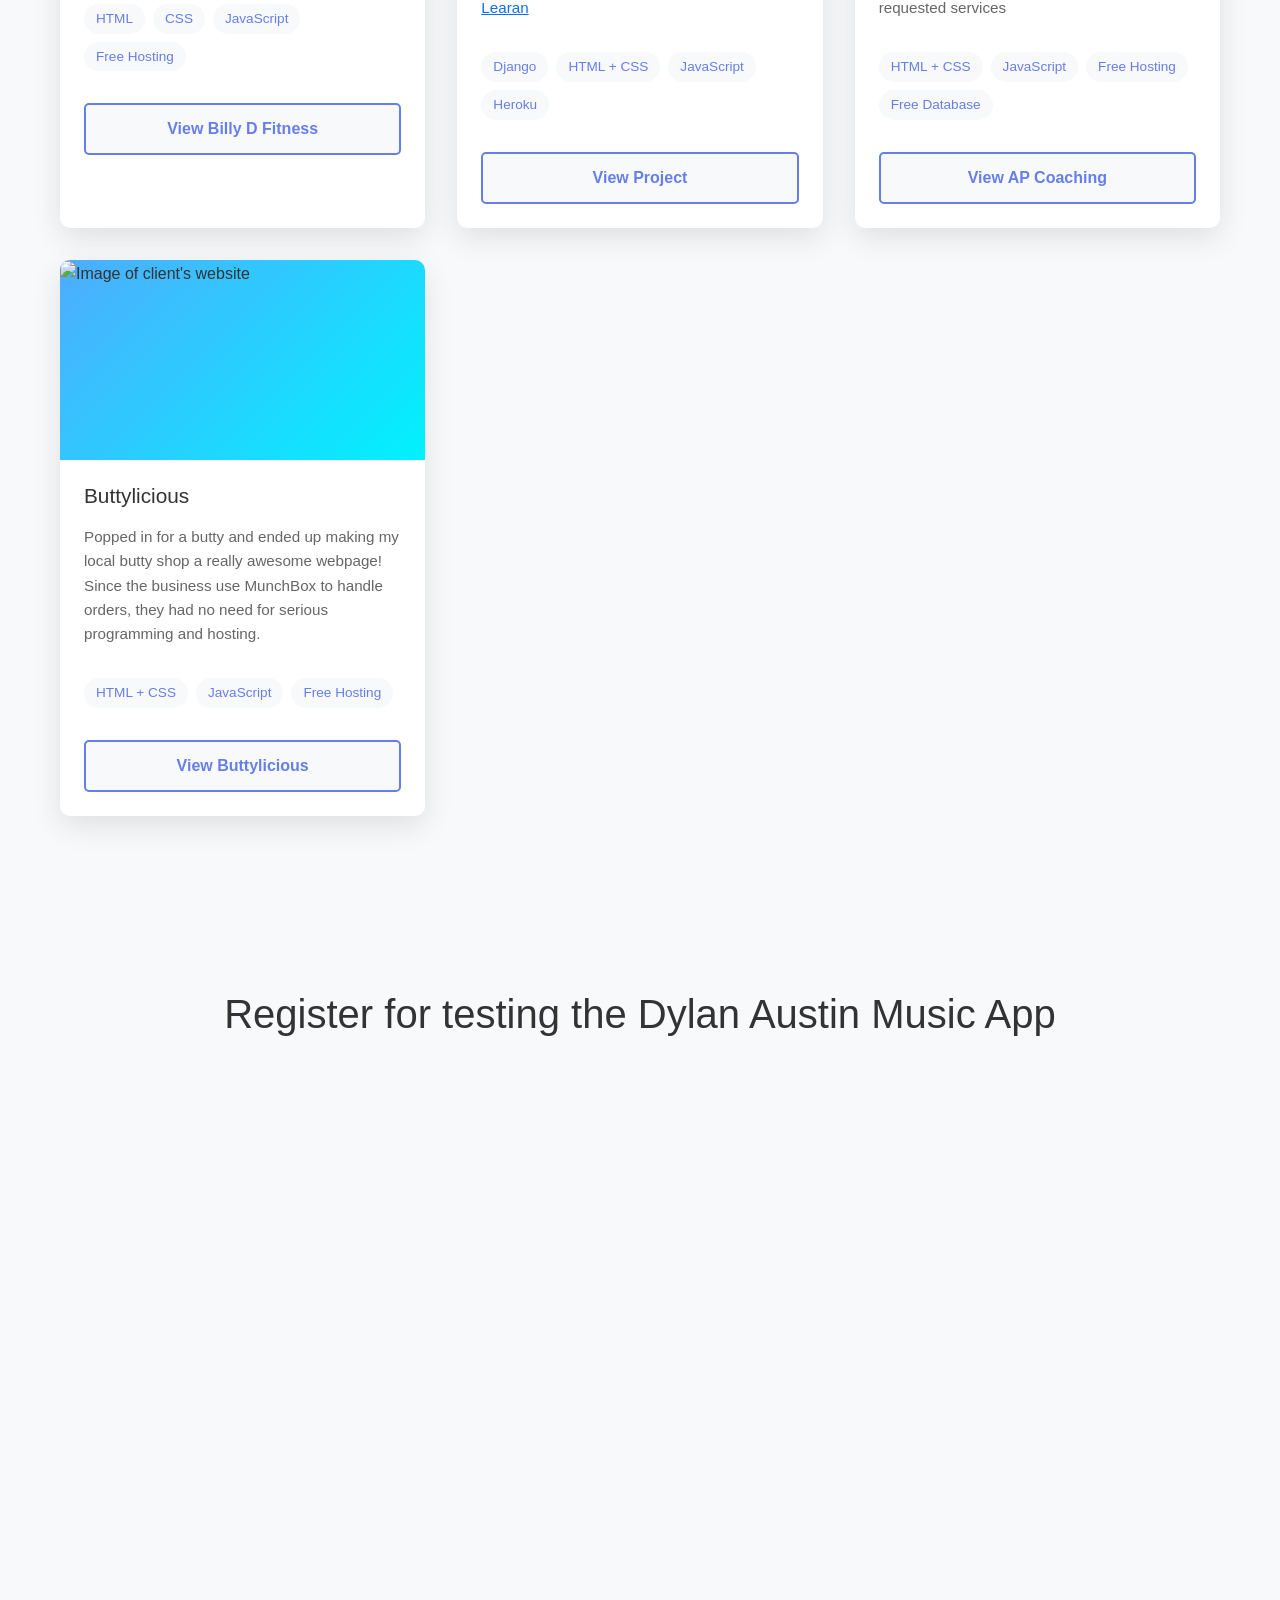
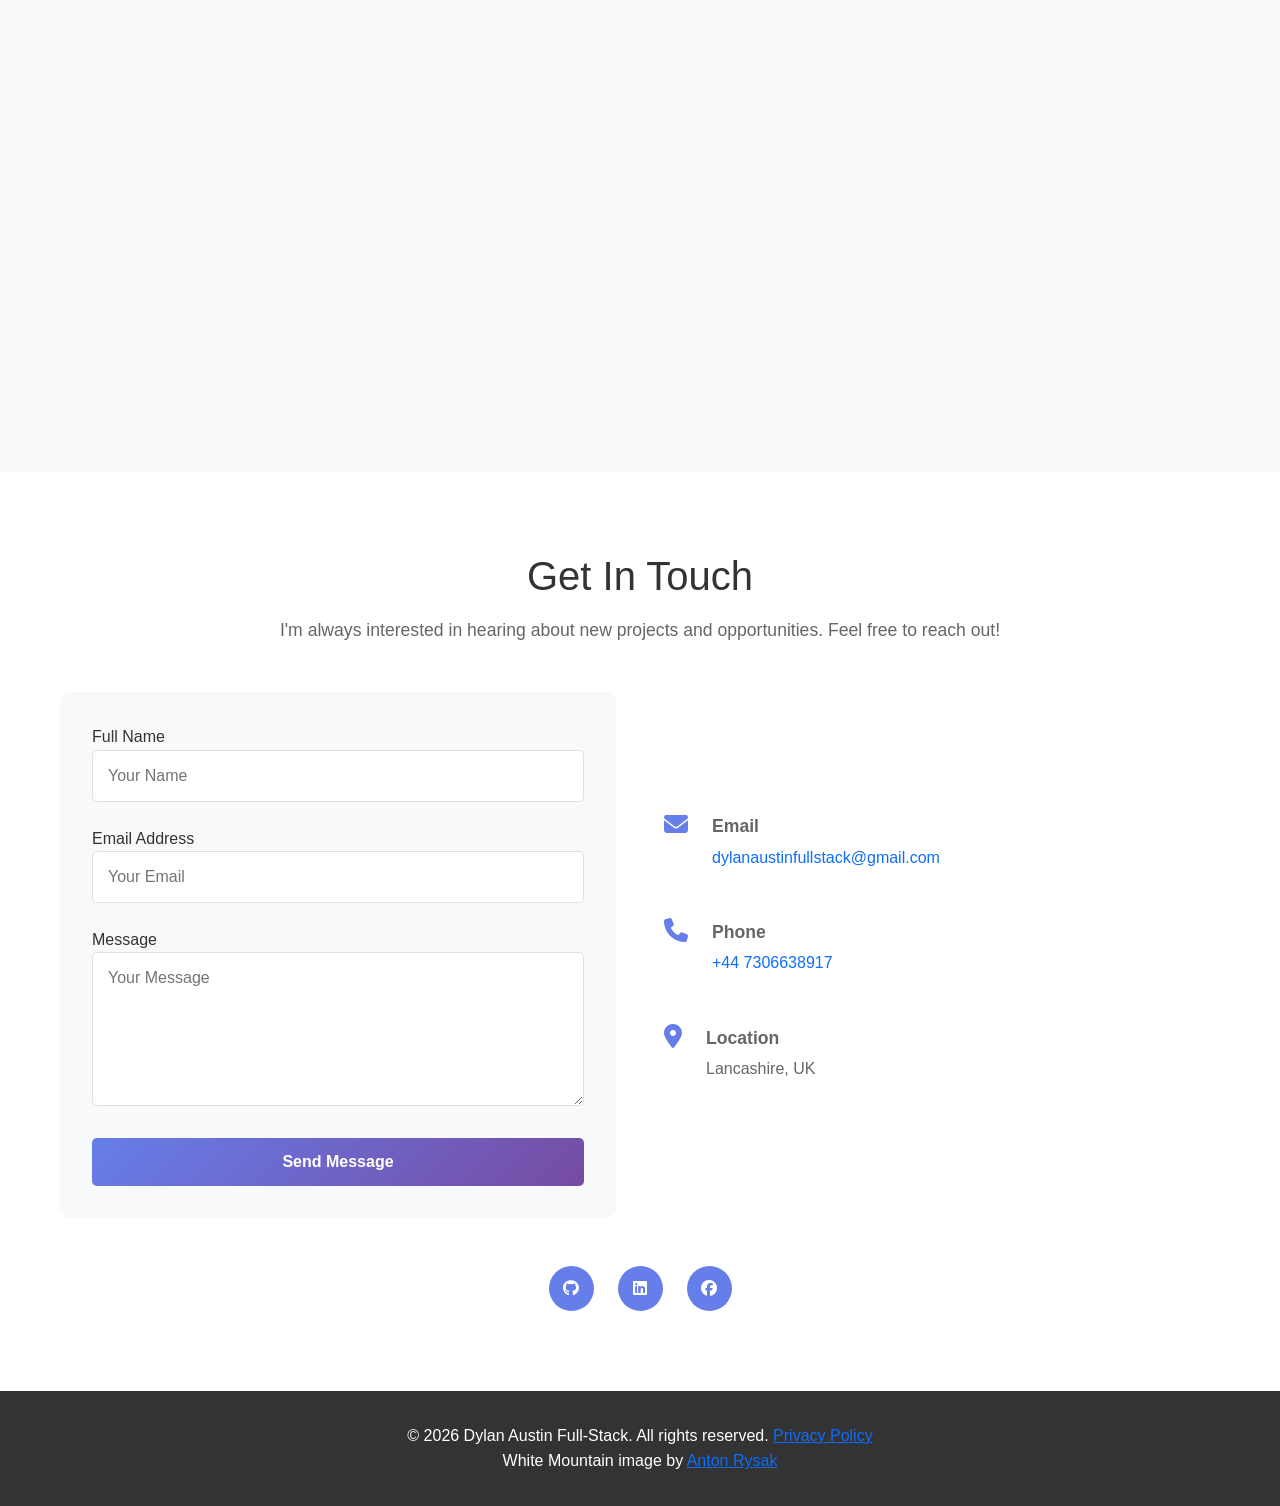
==== commit ace4f9f6: "add: mobile responsive section & update hero image with attribution" ====
--- a/index.html
+++ b/index.html
@@ -46,6 +46,9 @@
                             <a class="nav-link" href="#home" data-bs-toggle="collapse" data-bs-target="#navbarNav" aria-controls="navbarNav">Home</a>
                         </li>
                         <li class="nav-item">
+                            <a class="nav-link" href="#reviews-section" data-bs-toggle="collapse" data-bs-target="#navbarNav" aria-controls="navbarNav">Reviews</a>
+                        </li>
+                        <li class="nav-item">
                             <a class="nav-link" href="#about" data-bs-toggle="collapse" data-bs-target="#navbarNav" aria-controls="navbarNav">About</a>
                         </li>
                         <li class="nav-item">
@@ -53,9 +56,6 @@
                         </li>
                         <li class="nav-item">
                             <a class="nav-link" href="#projects" data-bs-toggle="collapse" data-bs-target="#navbarNav" aria-controls="navbarNav">Projects</a>
-                        </li>
-                        <li class="nav-item">
-                            <a class="nav-link" href="#reviews-section" data-bs-toggle="collapse" data-bs-target="#navbarNav" aria-controls="navbarNav">Reviews</a>
                         </li>
                         <li class="nav-item">
                             <a class="nav-link" href="#contact" data-bs-toggle="collapse" data-bs-target="#navbarNav" aria-controls="navbarNav">Contact</a>
@@ -67,25 +67,27 @@
     </header>
 <main>
     <!-- Hero Section -->
-    <section id="home" class="hero">
-        <div class="container">
-            <div class="hero-content">
+    <section id="home" class="hero fade">
+        <img class="hero-image" fetchpriority="high" src="https://res.cloudinary.com/dcos20qus/image/upload/v1783813454/c6b25e37a997eb7696f114fb7a55e339.webp">
+        <div class="container">
+            <!-- <div class="hero-content">
                 <h1>Hi, I'm Dylan Austin</h1>
                 <p class="subtitle">Full Stack Web Developer</p>
                 <p class="tagline">Crafting beautiful and functional web experiences</p>
                 <a href="#projects" class="btn btn-primary">View My Work</a>
-            </div>
+            </div> -->
         </div>
     </section>
     
-    <section id="reviews-section" class="reviews">
+    <section id="reviews-section" class="reviews fade">
         <div class="container">
             <h2>Google Reviews</h2>
             <div id="reviews-grid" class="reviews-grid" aria-live="polite"></div>
         </div>
+        <div id="about"></div>
     </section>
     <!-- About Section -->
-    <section id="about" class="about">
+    <section class="about fade">
         <div class="container">
             <h2>About Me</h2>
             <div class="about-content">
@@ -135,6 +137,26 @@
                     <i class="fas fa-mobile-alt"></i>
                     <h3>Responsive Design</h3>
                     <p>Mobile-first approach, Cross-browser compatibility</p>
+                </div>
+            </div>
+        </div>
+    </section>
+
+    <section style="overflow-x: hidden; margin-top: 100px;" class="fade">
+        <div class="container">
+            <div class="mobile-responsive" style="display: flex; justify-content: center; overflow-x: hidden; overflow-y: hidden;">
+                <div style="margin-bottom: 10px;">
+                    <h2 style="margin-bottom: 15px;">Mobile Responsive</h2>
+                    <p style="font-size: larger; border-left: solid 2px blue; padding-left: 10px;">Websites that look and feel like they were designed for mobiles</p>
+                    <div class="icon-grid">
+                        <i aria-label="Icon for safari web browser" class="fa-brands fa-safari"></i>
+                        <i aria-label="Icon for firefox web browser" class="fa-brands fa-firefox"></i>
+                        <i aria-label="Icon for chrome web browser" class="fa-brands fa-chrome"></i>
+                        <i aria-label="Icon for microsoft edge web browser" class="fa-brands fa-edge-legacy"></i>
+                    </div>
+                </div>
+                <div style="display: flex; justify-content: center;">
+                <img loading="lazy" style="height: 400px; width: fit-content;" src="https://res.cloudinary.com/dcos20qus/image/upload/v1783808868/b873c634b99bcc8ae008d4d0ecf301ce.webp" class="fade">
                 </div>
             </div>
         </div>
@@ -196,14 +218,15 @@
             </div>
         </div>
 
-        <div style="display: flex; justify-content: center; align-items: center; flex-direction: column;" class="mt-4">
+        <div style="display: flex; justify-content: center; align-items: center; flex-direction: column; margin-top: 150px;" class="fade">
                 <h2 class="mt-4">Register for testing the Dylan Austin Music App</h2>
                 <iframe src="https://docs.google.com/forms/d/e/1FAIpQLSeDRYqaRiS01i5D2wKulC7jP7Nj_z8pplazrC_N55NDZ5HFeQ/viewform?embedded=true" width="640" height="906" frameborder="0" marginheight="0" marginwidth="0" style="width: 100%;">Loading…</iframe>
             </div>
+        <div id="contact"></div>
     </section>
 
     <!-- Contact Section -->
-    <section id="contact" class="contact">
+    <section class="contact fade">
         <div class="container">
             <h2>Get In Touch</h2>
             <p class="contact-intro">I'm always interested in hearing about new projects and opportunities. Feel free to reach out!</p>
@@ -259,15 +282,19 @@
             </div>
         </div>
     </section>
+
     <div class="whatsapp-bubble">
             <a href="https://wa.me/447306638917" target="_blank" style="color: rgb(37, 211, 102);"><i class="fa-brands fa-whatsapp" aria-label="WhatsApp"></i></a>
-        </div>
+    </div>
+    <div class="facebook-bubble" style="overflow-x: hidden;">
+        <a aria-label="facebook link" href="https://www.facebook.com/profile.php?id=61583000184821" target="_blank" style="color: rgb(40, 105, 228);"><i class="fa-brands fa-facebook"></i></a>
+    </div>
 </main>
     <!-- Footer -->
     <footer class="footer">
         <div class="container">
-            <p>&copy; 2026 Dylan Austin Full-Stack. All rights reserved.</p>
-            <a href="privacy.html">Privacy Policy</a>
+            <p>&copy; 2026 Dylan Austin Full-Stack. All rights reserved. <a href="privacy.html"> Privacy Policy</a></p>
+            <p>White Mountain image by <a href="https://www.vecteezy.com/members/rysak" target="_blank">Anton Rysak</a><p>
         </div>
     </footer>
 
--- a/styles.css
+++ b/styles.css
@@ -95,15 +95,27 @@
    ===================== */
 
 .hero {
-    background: linear-gradient(135deg, var(--primary-color), var(--secondary-color));
+    /* background: linear-gradient(135deg, var(--primary-color), var(--secondary-color)); */
     color: white;
     padding: 100px 20px;
     text-align: center;
-    min-height: 600px;
+    min-height: 550px;
     display: flex;
     align-items: center;
-}
-
+    position: relative;
+    overflow-x: hidden;
+    overflow-y: hidden;
+    box-shadow: 0 18px 24px -18px rgba(0, 0, 0, 0.65);
+}
+.hero-image{
+    position: absolute;
+    inset: 0;
+    z-index: -10;
+    width: 100%;
+    height: 100%;
+    object-fit: contain;
+    object-position: center;
+}
 .hero-content h1 {
     font-size: 3.5rem;
     margin-bottom: 1rem;
@@ -331,6 +343,37 @@
 }
 
 /* ===================== 
+   Mobile Responsive Section
+   ===================== */
+
+.mobile-responsive{
+    display: flex;
+    flex-direction: row;
+}
+.icon-grid{
+    display: flex;
+    justify-content: flex-start;
+    align-items: center;
+    font-size: xx-large;
+    gap: 10px;
+    color: var(--primary-color);
+}
+.icon-grid i{
+    border: 1px var(--secondary-color) solid;
+    padding: 5px;
+    border-radius: 8px;
+}
+
+@media (max-width: 768px) {
+    .mobile-responsive h2 {
+        font-size: 2rem;
+    }
+
+    .mobile-responsive {
+        flex-direction: column;
+    }
+}
+/* ===================== 
    Projects Section 
    ===================== */
 
@@ -837,6 +880,33 @@
     text-decoration: none;
     margin-bottom: 3px;
 }
+.facebook-bubble {
+    position: fixed;
+    bottom: 90px;           /* Distance from bottom - adjust as needed */
+    right: 20px;            /* Distance from right - adjust as needed */
+    z-index: 1000;          /* Ensures it appears above other content */
+    width: 60px;            /* Adjust size */
+    height: 60px;
+    border-radius: 50%;     /* Makes it circular */
+    display: flex;
+    align-items: center;
+    justify-content: center;
+    background-color: #e9e9e9;  /* WhatsApp green */
+    box-shadow: 0 4px 12px rgba(0, 0, 0, 0.15);
+    cursor: pointer;
+    transition: transform 0.3s ease;
+}
+
+.facebook-bubble:hover {
+    transform: scale(1.1);
+}
+
+.facebook-bubble a {
+    color: white;
+    font-size: 36px;
+    text-decoration: none;
+    margin-bottom: 3px;
+}
 img{
     width: 100%;
     height: 99.9%;
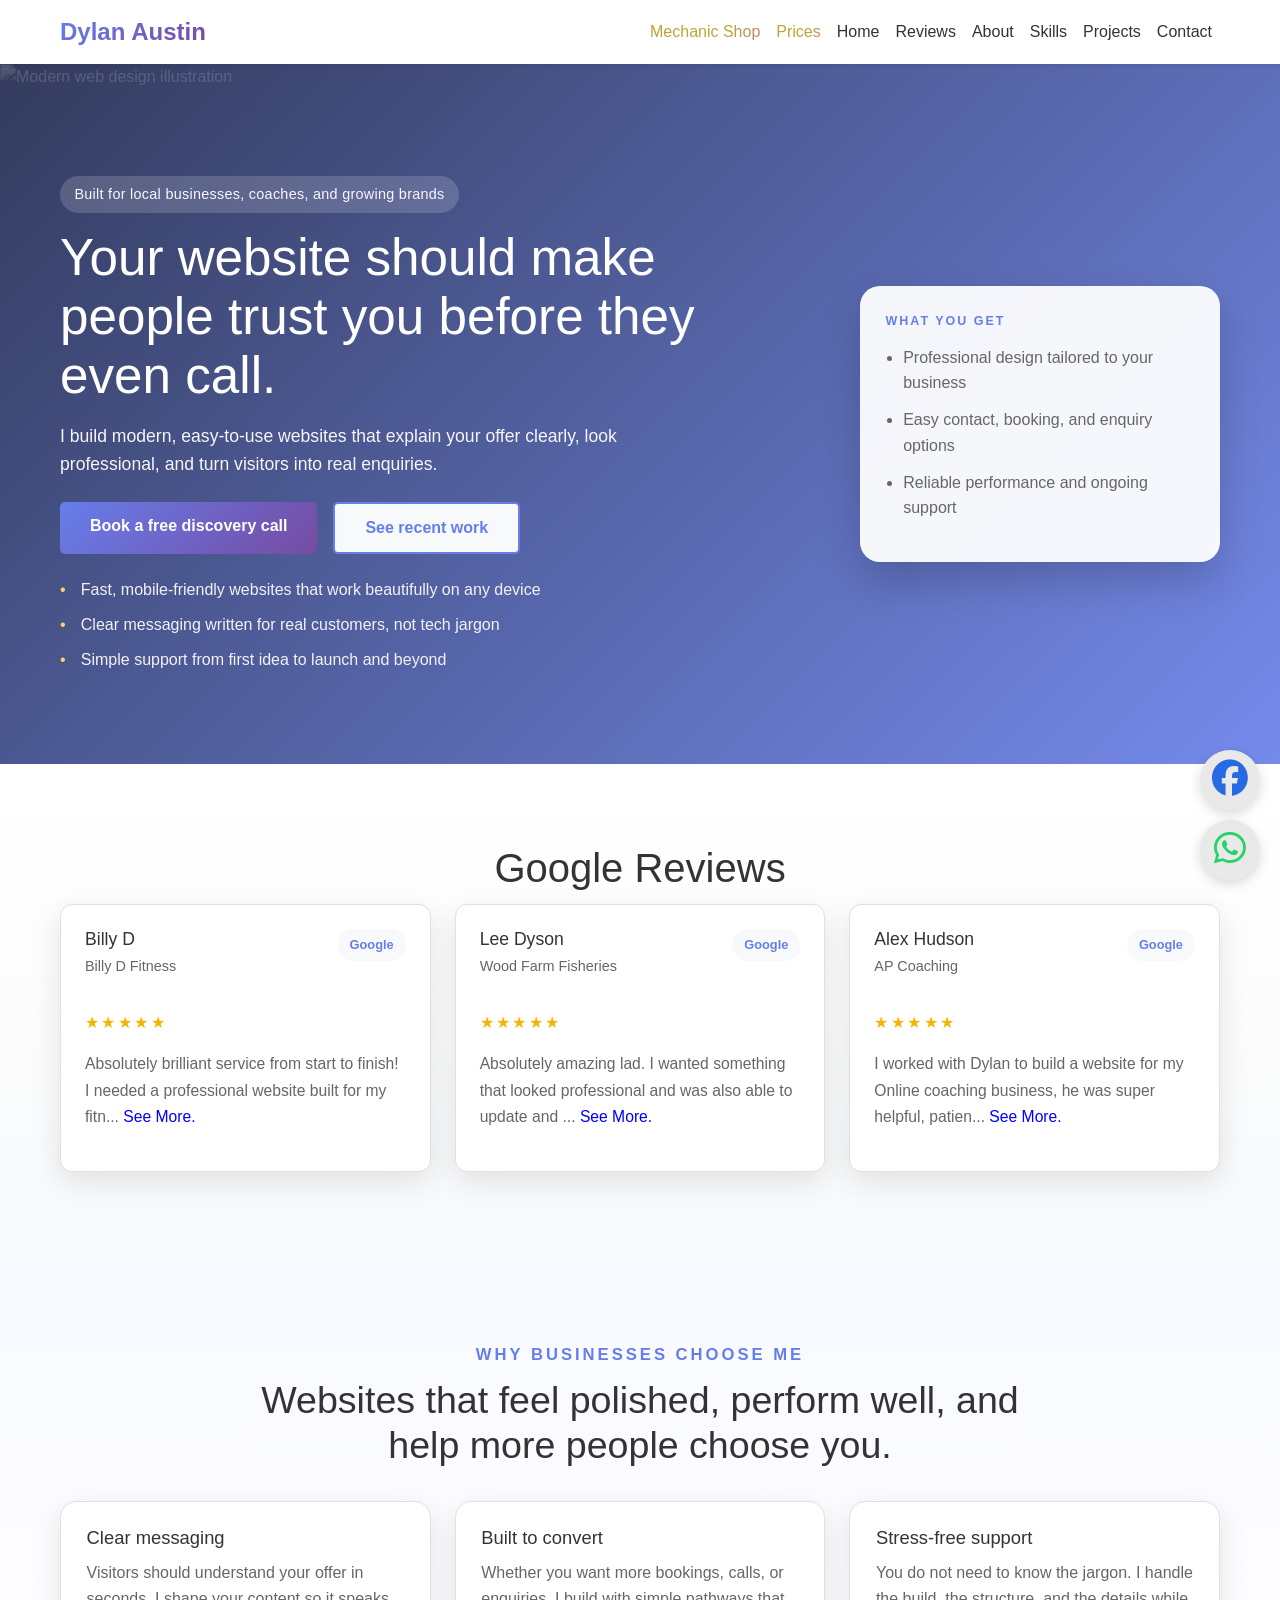
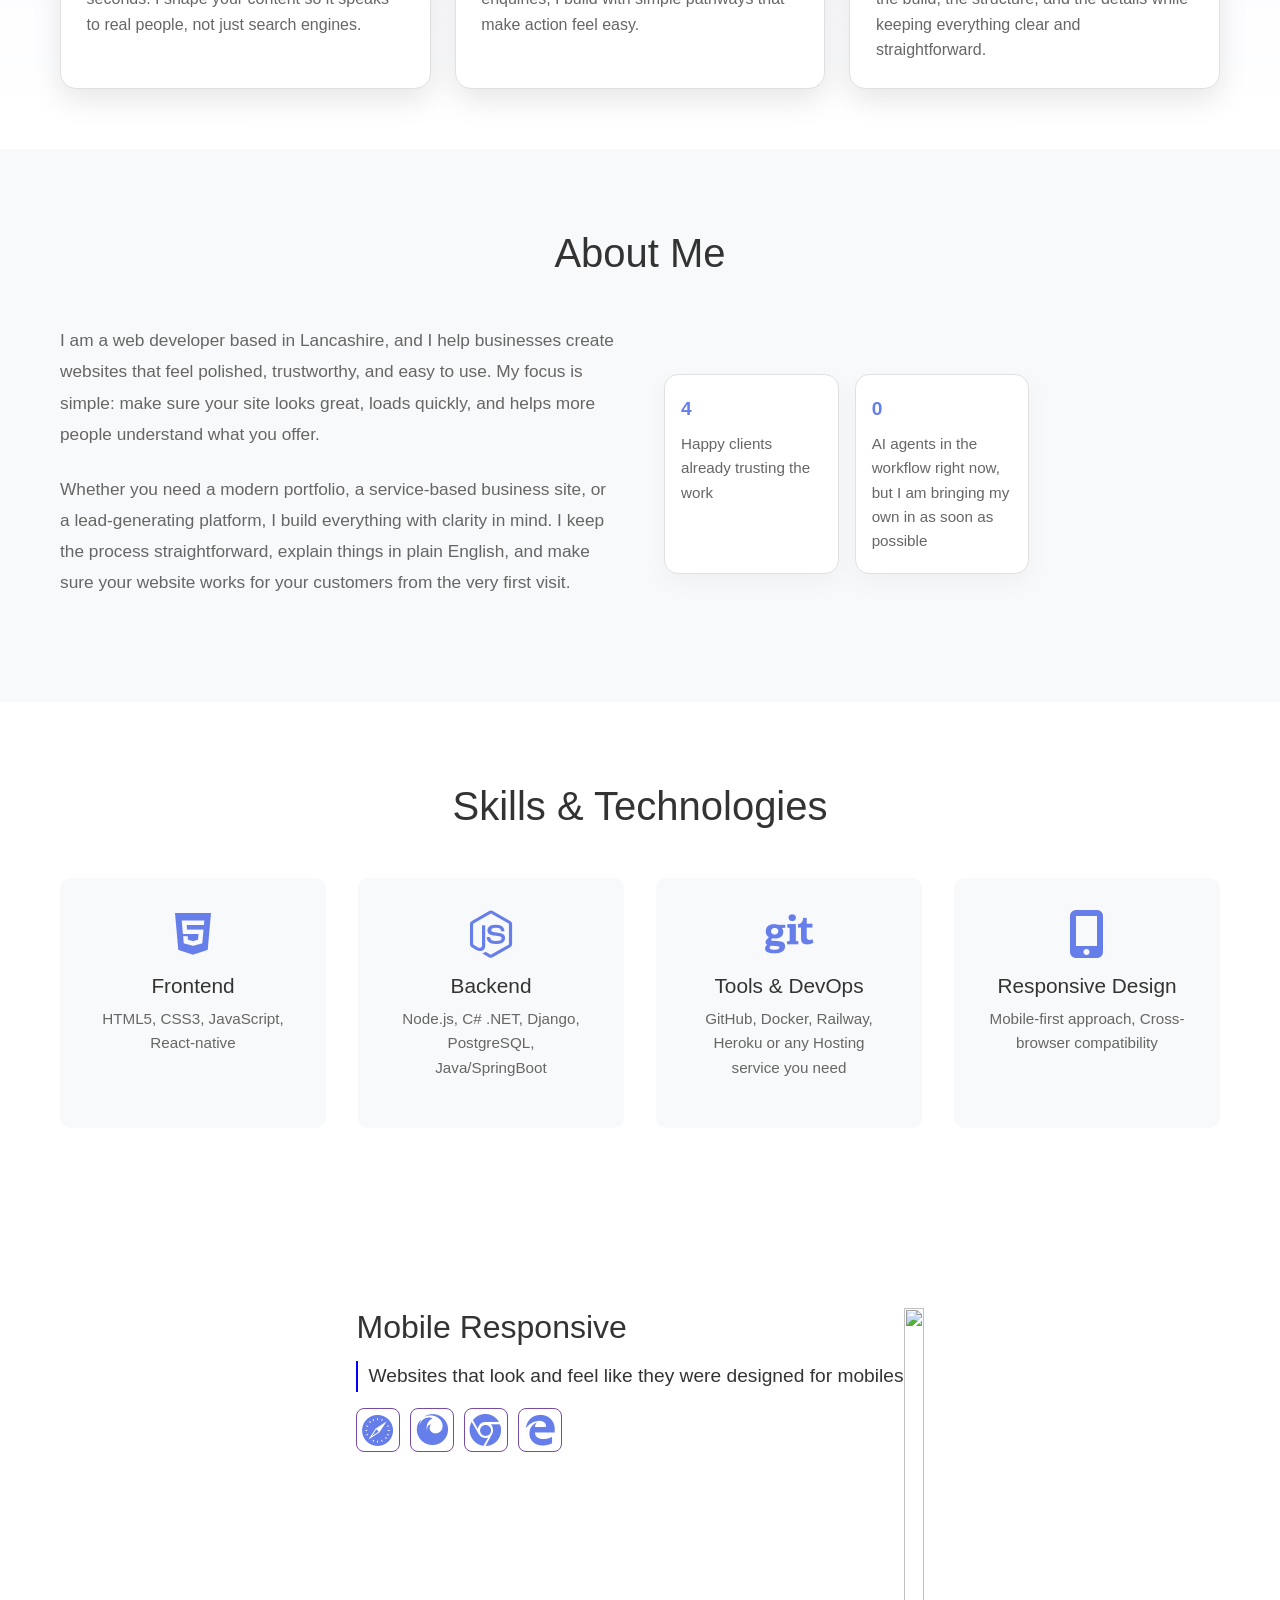
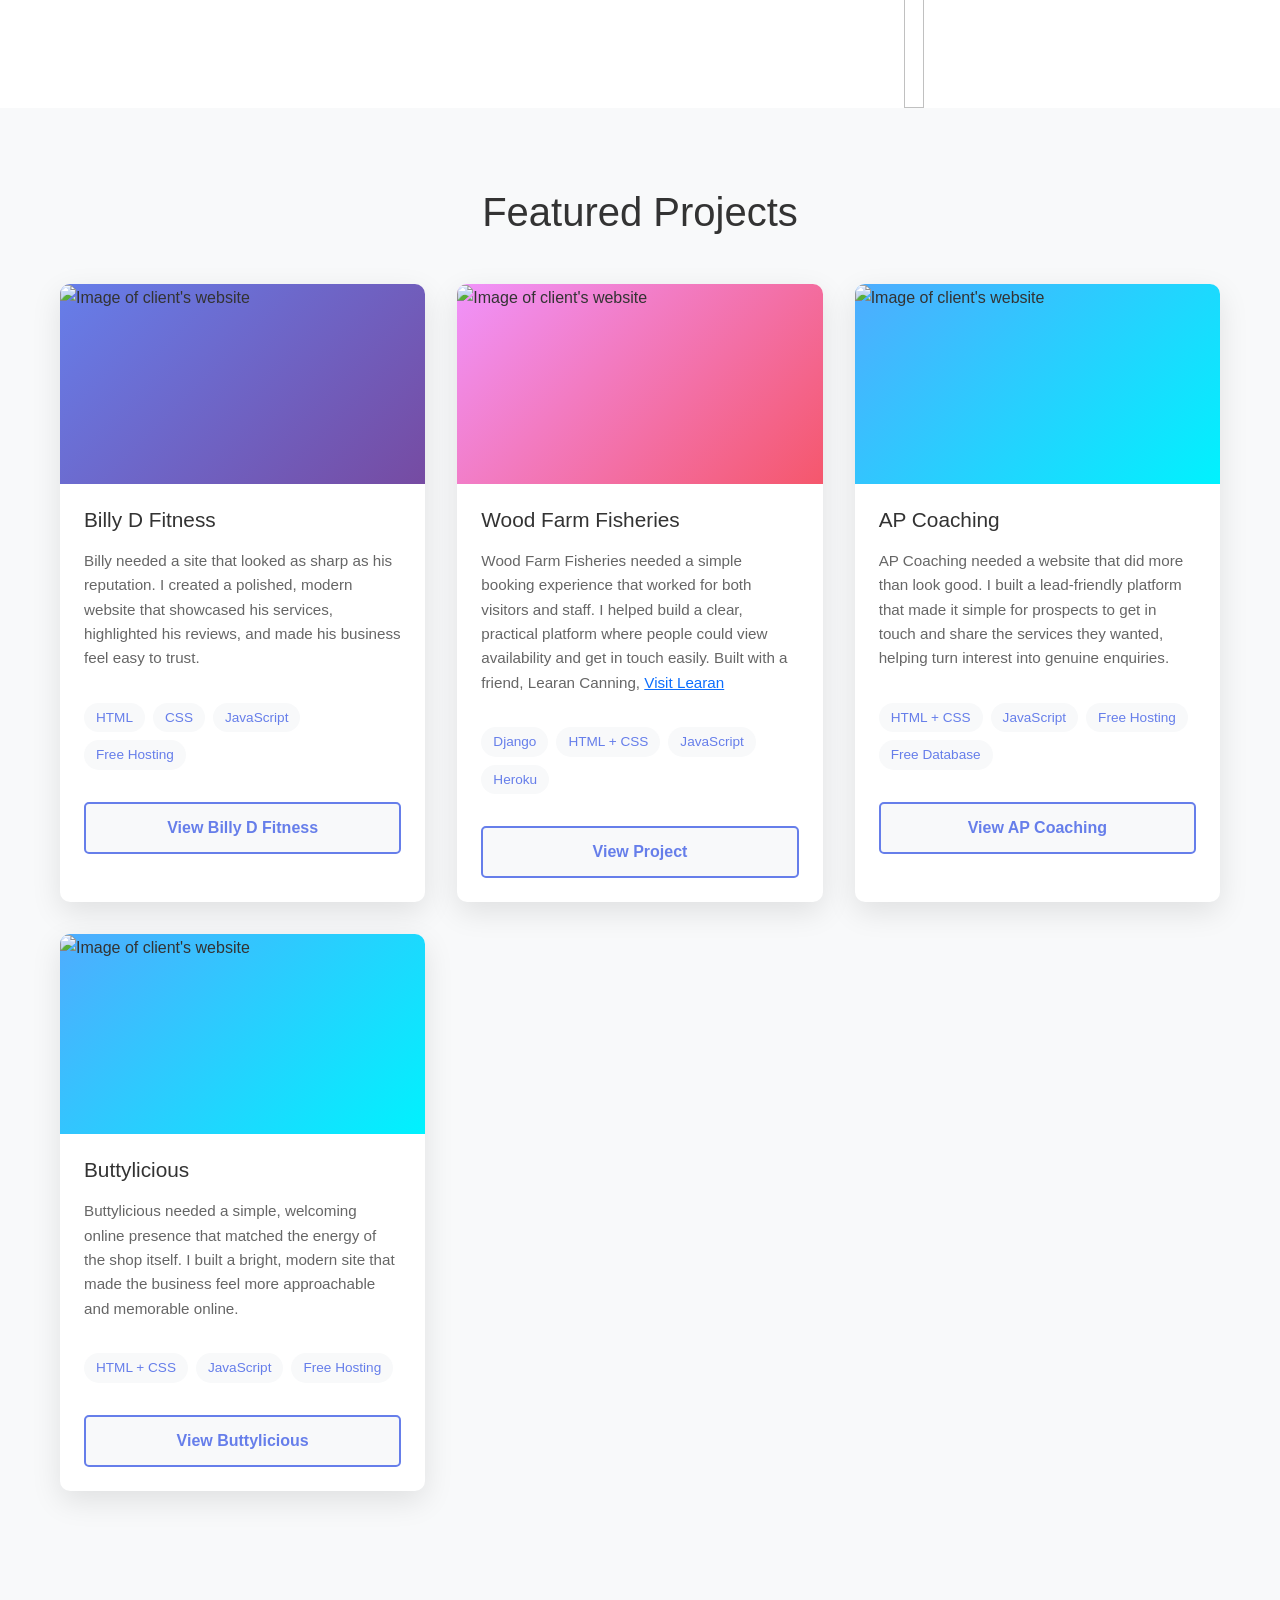
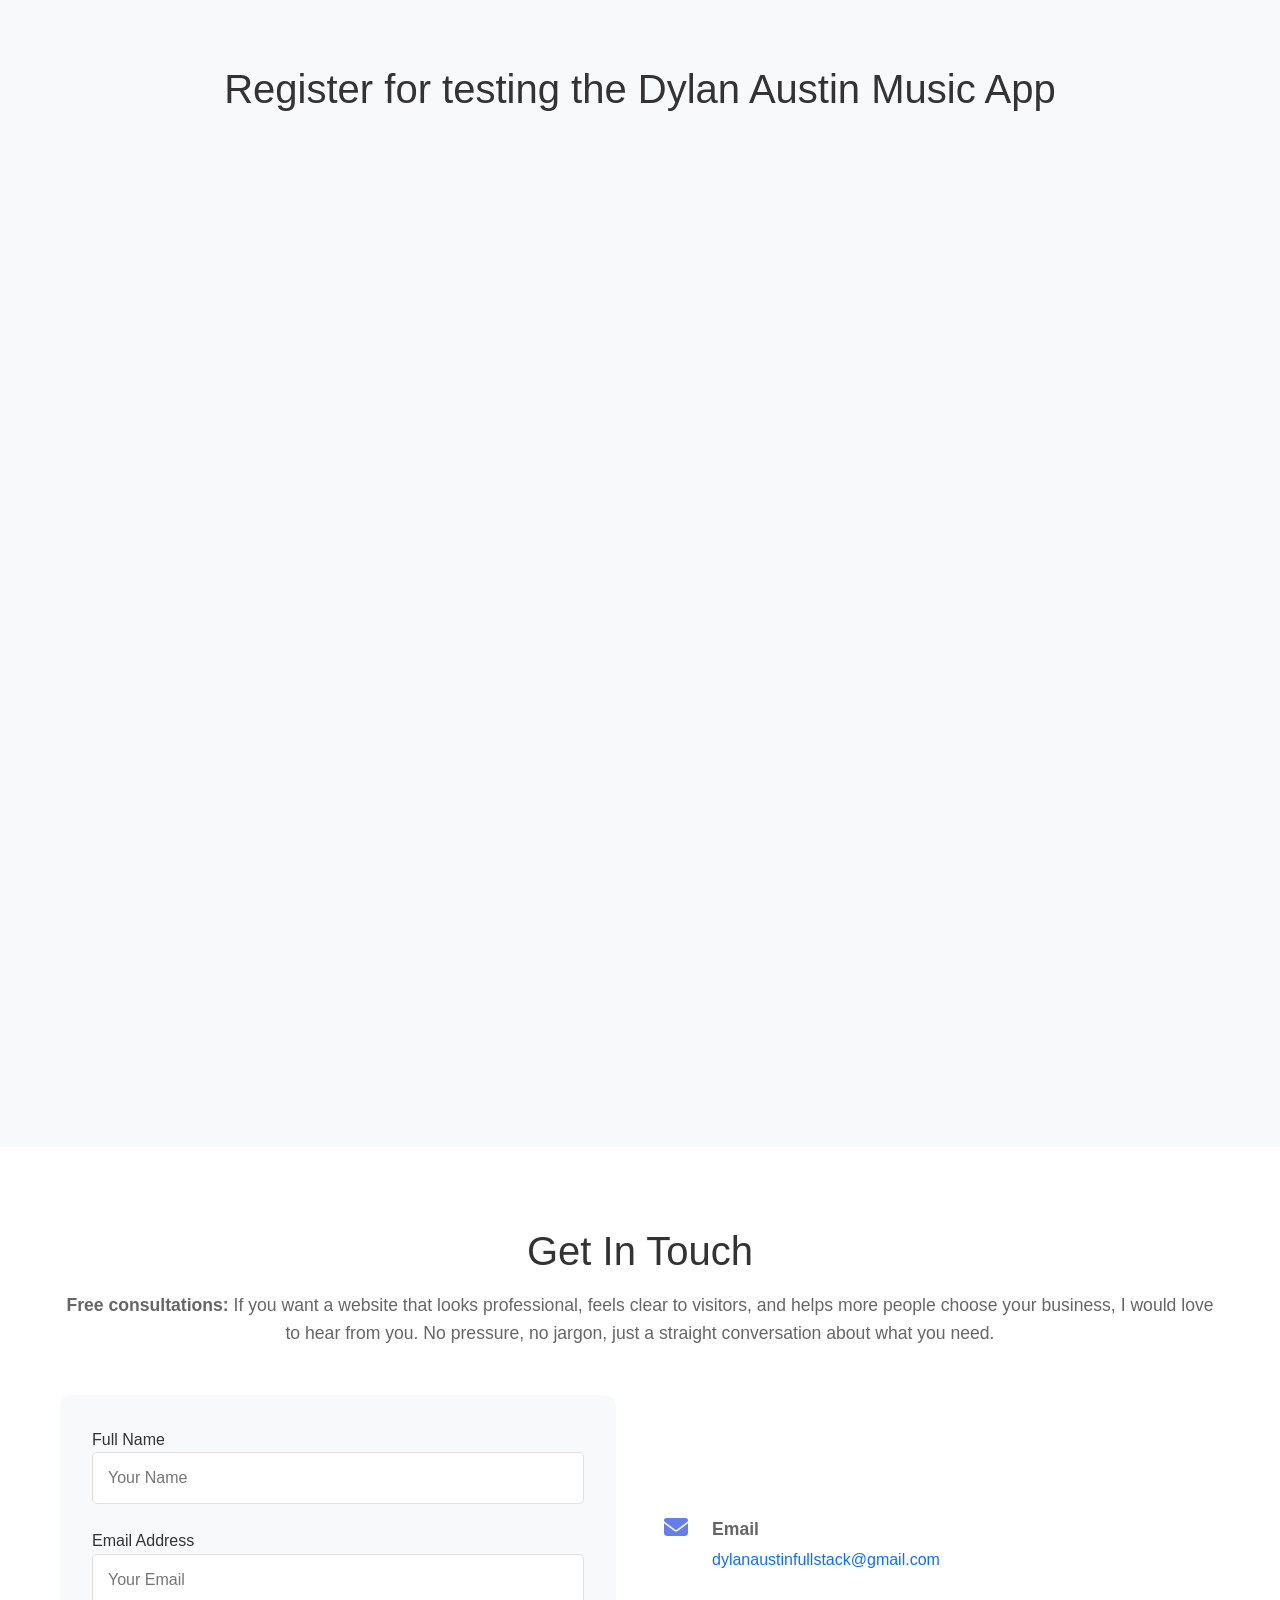
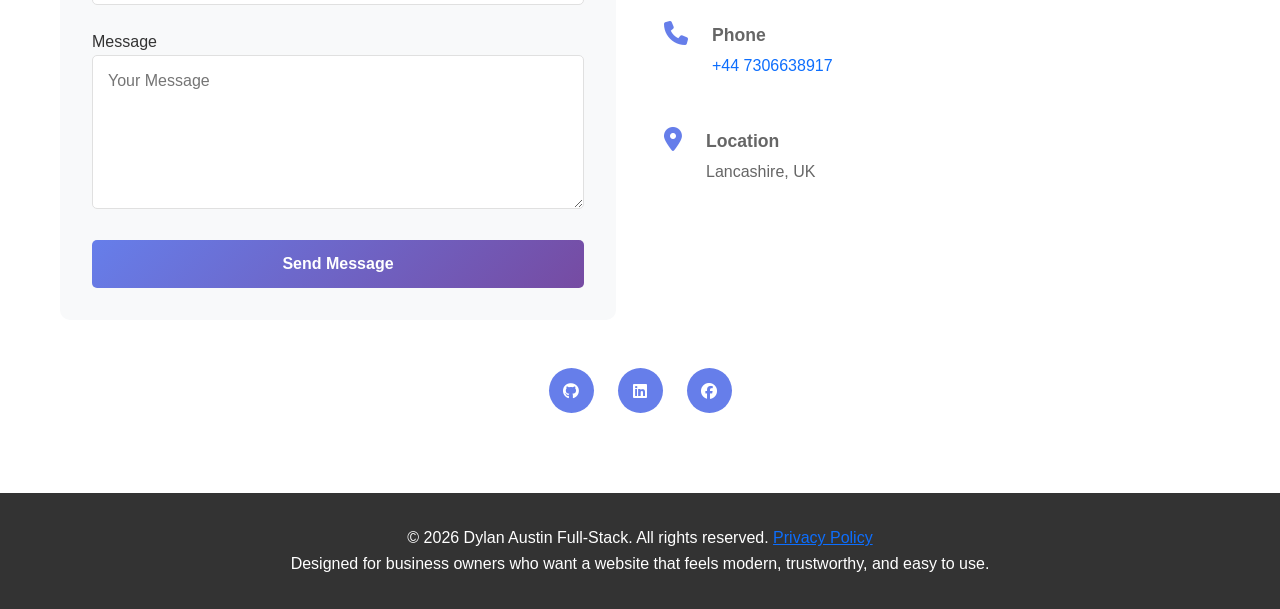
==== commit e7b6566f: "had AI make my website more persuasive" ====
--- a/index.html
+++ b/index.html
@@ -16,7 +16,7 @@
     <meta name="twitter:description" content="Professional full stack web developer. HTML5, CSS3, JavaScript, React, Node.js, Python, and more.">
     <link rel="canonical" href="https://www.dylanaustinfullstack.co.uk">
     <link rel="icon" type="image/x-icon" href="favicon.ico" loading="lazy">
-    <title>Dylan Austin - Web Developer</title>
+    <title>Dylan Austin | Websites for Businesses That Want More Enquiries</title>
     <link href="https://cdn.jsdelivr.net/npm/bootstrap@5.3.0/dist/css/bootstrap.min.css" rel="stylesheet">
     <link rel="stylesheet" href="styles.css">
     <link rel="stylesheet" href="header.css">
@@ -68,14 +68,32 @@
 <main>
     <!-- Hero Section -->
     <section id="home" class="hero fade">
-        <img class="hero-image" fetchpriority="high" src="https://res.cloudinary.com/dcos20qus/image/upload/v1783813454/c6b25e37a997eb7696f114fb7a55e339.webp">
-        <div class="container">
-            <!-- <div class="hero-content">
-                <h1>Hi, I'm Dylan Austin</h1>
-                <p class="subtitle">Full Stack Web Developer</p>
-                <p class="tagline">Crafting beautiful and functional web experiences</p>
-                <a href="#projects" class="btn btn-primary">View My Work</a>
-            </div> -->
+        <img class="hero-image" fetchpriority="high" src="https://res.cloudinary.com/dcos20qus/image/upload/v1783813454/c6b25e37a997eb7696f114fb7a55e339.webp" alt="Modern web design illustration">
+        <div class="container hero-grid">
+            <div class="hero-content">
+                <span class="hero-badge">Built for local businesses, coaches, and growing brands</span>
+                <h1>Your website should make people trust you before they even call.</h1>
+                <p class="hero-subtitle">I build modern, easy-to-use websites that explain your offer clearly, look professional, and turn visitors into real enquiries.</p>
+                <div class="hero-actions">
+                    <a href="#contact" class="btn btn-primary">Book a free discovery call</a>
+                    <a href="#projects" class="btn btn-secondary">See recent work</a>
+                </div>
+                <ul class="hero-points">
+                    <li>Fast, mobile-friendly websites that work beautifully on any device</li>
+                    <li>Clear messaging written for real customers, not tech jargon</li>
+                    <li>Simple support from first idea to launch and beyond</li>
+                </ul>
+            </div>
+            <div class="hero-panel">
+                <div class="hero-panel-card">
+                    <p class="hero-panel-label">What you get</p>
+                    <ul>
+                        <li>Professional design tailored to your business</li>
+                        <li>Easy contact, booking, and enquiry options</li>
+                        <li>Reliable performance and ongoing support</li>
+                    </ul>
+                </div>
+            </div>
         </div>
     </section>
     
@@ -84,29 +102,49 @@
             <h2>Google Reviews</h2>
             <div id="reviews-grid" class="reviews-grid" aria-live="polite"></div>
         </div>
+    </section>
+
+    <section class="services fade">
+        <div class="container">
+            <div class="section-heading">
+                <p class="eyebrow">Why businesses choose me</p>
+                <h2>Websites that feel polished, perform well, and help more people choose you.</h2>
+            </div>
+            <div class="services-grid">
+                <article class="service-card">
+                    <h3>Clear messaging</h3>
+                    <p>Visitors should understand your offer in seconds. I shape your content so it speaks to real people, not just search engines.</p>
+                </article>
+                <article class="service-card">
+                    <h3>Built to convert</h3>
+                    <p>Whether you want more bookings, calls, or enquiries, I build with simple pathways that make action feel easy.</p>
+                </article>
+                <article class="service-card">
+                    <h3>Stress-free support</h3>
+                    <p>You do not need to know the jargon. I handle the build, the structure, and the details while keeping everything clear and straightforward.</p>
+                </article>
+            </div>
+        </div>
         <div id="about"></div>
     </section>
+
     <!-- About Section -->
     <section class="about fade">
         <div class="container">
             <h2>About Me</h2>
             <div class="about-content">
                 <div class="about-text">
-                    <p>I'm a passionate web developer with 1+ years of experience building modern, responsive websites and applications. I love turning ideas into reality through clean, efficient code and thoughtful design.</p>
-                    <p>My journey in web development started with a deep curiosity for programming, and it has evolved into a career dedicated to creating exceptional digital experiences. I'm constantly learning and exploring new technologies to stay at the forefront of web development.</p>
+                    <p>I am a web developer based in Lancashire, and I help businesses create websites that feel polished, trustworthy, and easy to use. My focus is simple: make sure your site looks great, loads quickly, and helps more people understand what you offer.</p>
+                    <p>Whether you need a modern portfolio, a service-based business site, or a lead-generating platform, I build everything with clarity in mind. I keep the process straightforward, explain things in plain English, and make sure your website works for your customers from the very first visit.</p>
                 </div>
                 <div class="about-stats">
                     <div class="stat">
                         <p class="stat-number">4</p>
-                        <p>Happy Clients</p>
-                    </div>
-                    <div class="stat">
-                        <p class="stat-number">1+</p>
-                        <p>Years Experience</p>
+                        <p>Happy clients already trusting the work</p>
                     </div>
                     <div class="stat">
                         <p class="stat-number">0</p>
-                        <p>AI Agents</p>
+                        <p>AI agents in the workflow right now, but I am bringing my own in as soon as possible</p>
                     </div>
                 </div>
             </div>
@@ -171,7 +209,7 @@
                 <div class="project-card">
                     <div class="project-image" style="background: linear-gradient(135deg, #667eea 0%, #764ba2 100%);"><img src="https://res.cloudinary.com/dcos20qus/image/upload/v1779464883/152b9bffae7fd4ece31d4bb654c601a5.webp" alt="Image of client's website" loading="lazy"></div>
                     <h3>Billy D Fitness</h3>
-                    <p>Billy needed a new modern website to showcase his services and hard earned reviews! I got him free hosting with a custom domain name</p>
+                    <p>Billy needed a site that looked as sharp as his reputation. I created a polished, modern website that showcased his services, highlighted his reviews, and made his business feel easy to trust.</p>
                     <div class="project-tags">
                         <span>HTML</span>
                         <span>CSS</span>
@@ -183,7 +221,7 @@
                 <div class="project-card">
                     <div class="project-image" style="background: linear-gradient(135deg, #f093fb 0%, #f5576c 100%);"><img src="https://res.cloudinary.com/dcos20qus/image/upload/v1782767972/3dcb1cf795aafde078de3f9d7d5dc67e.webp" alt="Image of client's website" loading="lazy"></div>
                     <h3>Wood Farm Fisheries</h3>
-                    <p>Online admin dashboard for managing bookings on the lake. Viewers can view what pegs are free and what are booked, then they can get in touch to book a peg. Made with a friend Learan Canning/Web Dev Leo <a href="https://www.facebook.com/profile.php?id=61588159460486">Visit Learan</a></p>
+                    <p>Wood Farm Fisheries needed a simple booking experience that worked for both visitors and staff. I helped build a clear, practical platform where people could view availability and get in touch easily. Built with a friend, Learan Canning, <a href="https://www.facebook.com/profile.php?id=61588159460486">Visit Learan</a></p>
                     <div class="project-tags">
                         <span>Django</span>
                         <span>HTML + CSS</span>
@@ -195,7 +233,7 @@
                 <div class="project-card">
                     <div class="project-image" style="background: linear-gradient(135deg, #4facfe 0%, #00f2fe 100%);"><img src="https://res.cloudinary.com/dcos20qus/image/upload/v1779464883/dd4f9823658211695147dcfaeb6bedb7.webp" alt="Image of client's website" loading="lazy"></div>
                     <h3>AP Coaching</h3>
-                    <p>Alex said he needed improvements to his canva website because he couldn't collect user information in order to gain new leads. I made a website from scratch with a free database that stores user contact information alongside requested services</p>
+                    <p>AP Coaching needed a website that did more than look good. I built a lead-friendly platform that made it simple for prospects to get in touch and share the services they wanted, helping turn interest into genuine enquiries.</p>
                     <div class="project-tags">
                         <span>HTML + CSS</span>
                         <span>JavaScript</span>
@@ -207,7 +245,7 @@
                 <div class="project-card">
                     <div class="project-image" style="background: linear-gradient(135deg, #4facfe 0%, #00f2fe 100%);"><img src="https://res.cloudinary.com/dcos20qus/image/upload/v1783698058/cfd4d6332680c65dcc57c1ef46228a2e.webp" alt="Image of client's website" loading="lazy"></div>
                     <h3>Buttylicious</h3>
-                    <p>Popped in for a butty and ended up making my local butty shop a really awesome webpage! Since the business use MunchBox to handle orders, they had no need for serious programming and hosting.</p>
+                    <p>Buttylicious needed a simple, welcoming online presence that matched the energy of the shop itself. I built a bright, modern site that made the business feel more approachable and memorable online.</p>
                     <div class="project-tags">
                         <span>HTML + CSS</span>
                         <span>JavaScript</span>
@@ -229,7 +267,7 @@
     <section class="contact fade">
         <div class="container">
             <h2>Get In Touch</h2>
-            <p class="contact-intro">I'm always interested in hearing about new projects and opportunities. Feel free to reach out!</p>
+            <p class="contact-intro"><strong>Free consultations:</strong> If you want a website that looks professional, feels clear to visitors, and helps more people choose your business, I would love to hear from you. No pressure, no jargon, just a straight conversation about what you need.</p>
             <div class="contact-content">
                 <form id="lead-form" class="contact-form">
                     <div class="form-group">
@@ -294,7 +332,7 @@
     <footer class="footer">
         <div class="container">
             <p>&copy; 2026 Dylan Austin Full-Stack. All rights reserved. <a href="privacy.html"> Privacy Policy</a></p>
-            <p>White Mountain image by <a href="https://www.vecteezy.com/members/rysak" target="_blank">Anton Rysak</a><p>
+            <p>Designed for business owners who want a website that feels modern, trustworthy, and easy to use.</p>
         </div>
     </footer>
 
--- a/styles.css
+++ b/styles.css
@@ -21,11 +21,16 @@
 }
 
 body {
-    font-family: 'Segoe UI', Tahoma, Geneva, Verdana, sans-serif;
+    font-family: sans-serif, Tahoma, Geneva, Verdana, sans-serif;
     line-height: 1.6;
     color: var(--text-color);
     background-color: var(--bg-white);
     overflow-x: hidden;
+}
+
+::selection {
+    background: rgba(102, 126, 234, 0.25);
+    color: var(--text-color);
 }
 
 html {
@@ -95,43 +100,123 @@
    ===================== */
 
 .hero {
-    /* background: linear-gradient(135deg, var(--primary-color), var(--secondary-color)); */
     color: white;
-    padding: 100px 20px;
-    text-align: center;
-    min-height: 550px;
+    padding: 110px 20px 90px;
+    min-height: 700px;
     display: flex;
     align-items: center;
     position: relative;
-    overflow-x: hidden;
-    overflow-y: hidden;
+    overflow: hidden;
     box-shadow: 0 18px 24px -18px rgba(0, 0, 0, 0.65);
-}
-.hero-image{
+    background: linear-gradient(135deg, rgba(34, 42, 79, 0.92), rgba(102, 126, 234, 0.9));
+}
+
+.hero-image {
     position: absolute;
     inset: 0;
-    z-index: -10;
+    z-index: 0;
     width: 100%;
     height: 100%;
-    object-fit: contain;
+    object-fit: cover;
     object-position: center;
-}
+    opacity: 0.16;
+}
+
+.hero-grid {
+    position: relative;
+    z-index: 1;
+    display: grid;
+    grid-template-columns: 1.2fr 0.8fr;
+    gap: 2rem;
+    align-items: center;
+}
+
+.hero-content {
+    max-width: 700px;
+}
+
+.hero-badge {
+    display: inline-block;
+    padding: 0.45rem 0.9rem;
+    border-radius: 999px;
+    background: rgba(255, 255, 255, 0.16);
+    color: #f7f8ff;
+    font-size: 0.9rem;
+    margin-bottom: 1rem;
+    letter-spacing: 0.02em;
+}
+
 .hero-content h1 {
-    font-size: 3.5rem;
+    font-size: clamp(2.3rem, 4vw, 3.6rem);
     margin-bottom: 1rem;
     animation: slideIn 1s ease-out;
-}
-
-.hero-content .subtitle {
-    font-size: 1.8rem;
-    margin-bottom: 0.5rem;
+    line-height: 1.15;
+}
+
+.hero-subtitle {
+    font-size: 1.1rem;
+    margin-bottom: 1.5rem;
     opacity: 0.95;
-}
-
-.hero-content .tagline {
-    font-size: 1.1rem;
-    margin-bottom: 2rem;
-    opacity: 0.85;
+    max-width: 620px;
+}
+
+.hero-actions {
+    display: flex;
+    flex-wrap: wrap;
+    gap: 1rem;
+    margin-bottom: 1.4rem;
+}
+
+.hero-points {
+    list-style: none;
+    padding: 0;
+    margin: 0;
+    display: grid;
+    gap: 0.6rem;
+    color: rgba(255, 255, 255, 0.92);
+}
+
+.hero-points li {
+    position: relative;
+    padding-left: 1.3rem;
+}
+
+.hero-points li::before {
+    content: "•";
+    position: absolute;
+    left: 0;
+    color: #ffd166;
+}
+
+.hero-panel {
+    display: flex;
+    justify-content: flex-end;
+}
+
+.hero-panel-card {
+    background: rgba(255, 255, 255, 0.94);
+    color: var(--text-color);
+    border-radius: 20px;
+    padding: 1.6rem;
+    box-shadow: 0 20px 40px rgba(0, 0, 0, 0.18);
+    width: 100%;
+    max-width: 360px;
+}
+
+.hero-panel-label {
+    text-transform: uppercase;
+    letter-spacing: 0.16em;
+    font-size: 0.78rem;
+    color: var(--primary-color);
+    font-weight: 700;
+    margin-bottom: 0.8rem;
+}
+
+.hero-panel-card ul {
+    padding-left: 1.1rem;
+    display: grid;
+    gap: 0.7rem;
+    color: var(--text-light);
 }
 
 @keyframes slideIn {
@@ -145,18 +230,33 @@
     }
 }
 
+@media (max-width: 900px) {
+    .hero-grid {
+        grid-template-columns: 1fr;
+    }
+
+    .hero-panel {
+        justify-content: flex-start;
+    }
+}
+
 @media (max-width: 768px) {
     .hero {
-        padding: 60px 20px;
+        padding: 70px 20px 60px;
         min-height: auto;
     }
 
     .hero-content h1 {
-        font-size: 2.5rem;
-    }
-
-    .hero-content .subtitle {
-        font-size: 1.3rem;
+        font-size: 2.25rem;
+    }
+
+    .hero-subtitle {
+        font-size: 1rem;
+    }
+
+    .hero-actions {
+        flex-direction: column;
+        align-items: flex-start;
     }
 }
 
@@ -199,6 +299,72 @@
 }
 
 /* ===================== 
+   Services Section 
+   ===================== */
+
+.services {
+    padding: 90px 20px 60px;
+    background: linear-gradient(180deg, #f8f9ff 0%, #ffffff 100%);
+}
+
+.section-heading {
+    max-width: 780px;
+    margin: 0 auto 2.5rem;
+    text-align: center;
+}
+
+.eyebrow {
+    color: #667eea !important;
+    font-weight: 700;
+    letter-spacing: 0.18em;
+    text-transform: uppercase;
+    font-size: 0.8rem;
+    margin-bottom: 0.7rem;
+}
+
+.section-heading h2 {
+    font-size: clamp(1.8rem, 3vw, 2.4rem);
+    margin-bottom: 0.8rem;
+    color: var(--text-color);
+}
+
+.section-heading p {
+    color: var(--text-light);
+    font-size: 1.04rem;
+}
+
+.services-grid {
+    display: grid;
+    grid-template-columns: repeat(3, minmax(0, 1fr));
+    gap: 1.5rem;
+}
+
+.service-card {
+    background: var(--bg-white);
+    border: 1px solid var(--border-color);
+    border-radius: 16px;
+    padding: 1.6rem;
+    box-shadow: var(--shadow);
+}
+
+.service-card h3 {
+    font-size: 1.15rem;
+    margin-bottom: 0.7rem;
+    color: var(--text-color);
+}
+
+.service-card p {
+    color: var(--text-light);
+    margin: 0;
+}
+
+@media (max-width: 900px) {
+    .services-grid {
+        grid-template-columns: 1fr;
+    }
+}
+
+/* ===================== 
    About Section 
    ===================== */
 
@@ -222,7 +388,7 @@
 }
 
 .about-text p {
-    font-size: 1.1rem;
+    font-size: 1.08rem;
     color: var(--text-light);
     margin-bottom: 1.5rem;
     line-height: 1.8;
@@ -230,39 +396,29 @@
 
 .about-stats {
     display: grid;
-    grid-template-columns: repeat(3, 1fr);
-    gap: 2rem;
-    text-align: center;
-}
-
-.stat h3 {
-    font-size: 2.5rem;
-    color: var(--primary-color);
-    margin-bottom: 0.5rem;
+    grid-template-columns: repeat(3, minmax(0, 1fr));
+    gap: 1rem;
+}
+
+.stat {
+    background: var(--bg-white);
+    border: 1px solid var(--border-color);
+    border-radius: 14px;
+    padding: 1.2rem 1rem;
+    box-shadow: 0 8px 24px rgba(0, 0, 0, 0.04);
 }
 
 .stat-number {
-    font-size: 2.5rem !important;
-    font-weight: bold !important;
+    font-size: 1.2rem !important;
+    font-weight: 700 !important;
     color: var(--primary-color) !important;
-    margin-bottom: 0.5rem !important;
+    margin-bottom: 0.45rem !important;
 }
 
 .stat p {
     color: var(--text-light);
     font-size: 0.95rem;
-}
-
-@media (max-width: 768px) {
-    .stat-number {
-        font-size: 2rem;
-    }
-}
-
-@media (max-width: 480px) {
-    .stat-number {
-        font-size: 1.75rem;
-    }
+    margin: 0;
 }
 
 @media (max-width: 768px) {
@@ -273,7 +429,6 @@
 
     .about-stats {
         grid-template-columns: 1fr;
-        gap: 1.5rem;
     }
 
     .about h2 {
--- a/mechanic.css
+++ b/mechanic.css
@@ -6,7 +6,13 @@
     background-position: 100% 50%;
   }
 }
-.mechanic{
+
+.mechanic-page-body {
+  background: linear-gradient(135deg, #111827 0%, #1f2937 55%, #3b0764 100%);
+  color: #f9fafb;
+}
+
+.mechanic {
   color: transparent;
   background: linear-gradient(90deg, #bea534, #bea534, #cf50cf, #e2c419);
   background-size: 200% 100%;
@@ -15,7 +21,195 @@
   -webkit-text-fill-color: transparent;
   animation: mechanicAnimation 1.5s linear infinite alternate;
 }
-.mechanic-styles{
-    padding: 5px;
-    max-width: 800px;
+
+.mechanic-hero {
+  padding: 100px 20px 70px;
+}
+
+.mechanic-hero-grid {
+  display: grid;
+  grid-template-columns: 1.2fr 0.8fr;
+  gap: 2rem;
+  align-items: center;
+}
+
+.mechanic-badge {
+  display: inline-block;
+  padding: 0.45rem 0.9rem;
+  border-radius: 999px;
+  background: rgba(255, 255, 255, 0.12);
+  color: #fef3c7;
+  font-size: 0.85rem;
+  margin-bottom: 1rem;
+  text-transform: uppercase;
+  letter-spacing: 0.16em;
+}
+
+.mechanic-hero-content h1 {
+  font-size: clamp(2rem, 3.5vw, 3rem);
+  margin-bottom: 1rem;
+  line-height: 1.15;
+}
+
+.mechanic-hero-content p {
+  font-size: 1.05rem;
+  color: rgba(255, 255, 255, 0.9);
+  max-width: 660px;
+}
+
+.mechanic-hero-actions {
+  display: flex;
+  flex-wrap: wrap;
+  gap: 1rem;
+  margin-top: 1.4rem;
+}
+
+.mechanic-hero-card,
+.mechanic-card-item,
+.process-card,
+.mechanic-contact .contact-form {
+  background: rgba(255, 255, 255, 0.08);
+  backdrop-filter: blur(12px);
+  border: 1px solid rgba(255, 255, 255, 0.14);
+  border-radius: 20px;
+  box-shadow: 0 20px 40px rgba(0,0,0,0.18);
+}
+
+.mechanic-hero-card {
+  padding: 1.5rem;
+}
+
+.mechanic-card-label {
+  text-transform: uppercase;
+  letter-spacing: 0.16em;
+  font-size: 0.78rem;
+  color: #fcd34d;
+  margin-bottom: 0.8rem;
+  font-weight: 700;
+}
+
+.mechanic-hero-card ul {
+  padding-left: 1.1rem;
+  display: grid;
+  gap: 0.7rem;
+  color: rgba(255, 255, 255, 0.92);
+}
+
+.mechanic-intro,
+.mechanic-process {
+  padding: 30px 20px 40px;
+}
+
+.section-heading {
+  text-align: center;
+  max-width: 760px;
+  margin: 0 auto 2rem;
+}
+
+.eyebrow {
+  color: #fcd34d;
+  text-transform: uppercase;
+  letter-spacing: 0.18em;
+  font-size: 0.8rem;
+  font-weight: 700;
+  margin-bottom: 0.6rem;
+}
+
+.section-heading h2 {
+  font-size: clamp(1.8rem, 3vw, 2.35rem);
+  margin-bottom: 0.7rem;
+}
+
+.section-heading p {
+  color: rgba(255, 255, 255, 0.8);
+}
+
+.mechanic-grid {
+  display: grid;
+  grid-template-columns: repeat(3, minmax(0, 1fr));
+  gap: 1.25rem;
+}
+
+.mechanic-card-item {
+  padding: 1.4rem;
+}
+
+.mechanic-card-item i {
+  font-size: 1.4rem;
+  color: #fcd34d;
+  margin-bottom: 0.8rem;
+}
+
+.mechanic-card-item h3 {
+  margin-bottom: 0.6rem;
+}
+
+.mechanic-card-item p {
+  color: rgba(255, 255, 255, 0.82);
+  margin: 0;
+}
+
+.process-card {
+  padding: 1.4rem;
+  display: grid;
+  grid-template-columns: repeat(3, minmax(0, 1fr));
+  gap: 1rem;
+}
+
+.process-step span {
+  display: inline-block;
+  color: #fcd34d;
+  font-size: 0.85rem;
+  font-weight: 700;
+  letter-spacing: 0.18em;
+  margin-bottom: 0.65rem;
+}
+
+.process-step h3 {
+  margin-bottom: 0.45rem;
+}
+
+.process-step p {
+  color: rgba(255, 255, 255, 0.8);
+  margin: 0;
+}
+
+.mechanic-contact {
+  padding: 20px 20px 70px;
+}
+
+.mechanic-contact .contact-form {
+  padding: 2rem;
+}
+
+.mechanic-contact .contact-info .info-item i,
+.mechanic-contact .contact-info .contact-label {
+  color: #fcd34d;
+}
+
+.mechanic-contact .info-item a {
+  color: #f9fafb !important;
+}
+
+@media (max-width: 900px) {
+  .mechanic-hero-grid,
+  .mechanic-grid,
+  .process-card {
+    grid-template-columns: 1fr;
+  }
+}
+
+@media (max-width: 768px) {
+  .mechanic-hero {
+    padding: 80px 20px 50px;
+  }
+
+  .mechanic-hero-actions {
+    flex-direction: column;
+    align-items: flex-start;
+  }
+
+  .mechanic-contact .contact-form {
+    padding: 1.4rem;
+  }
 }
